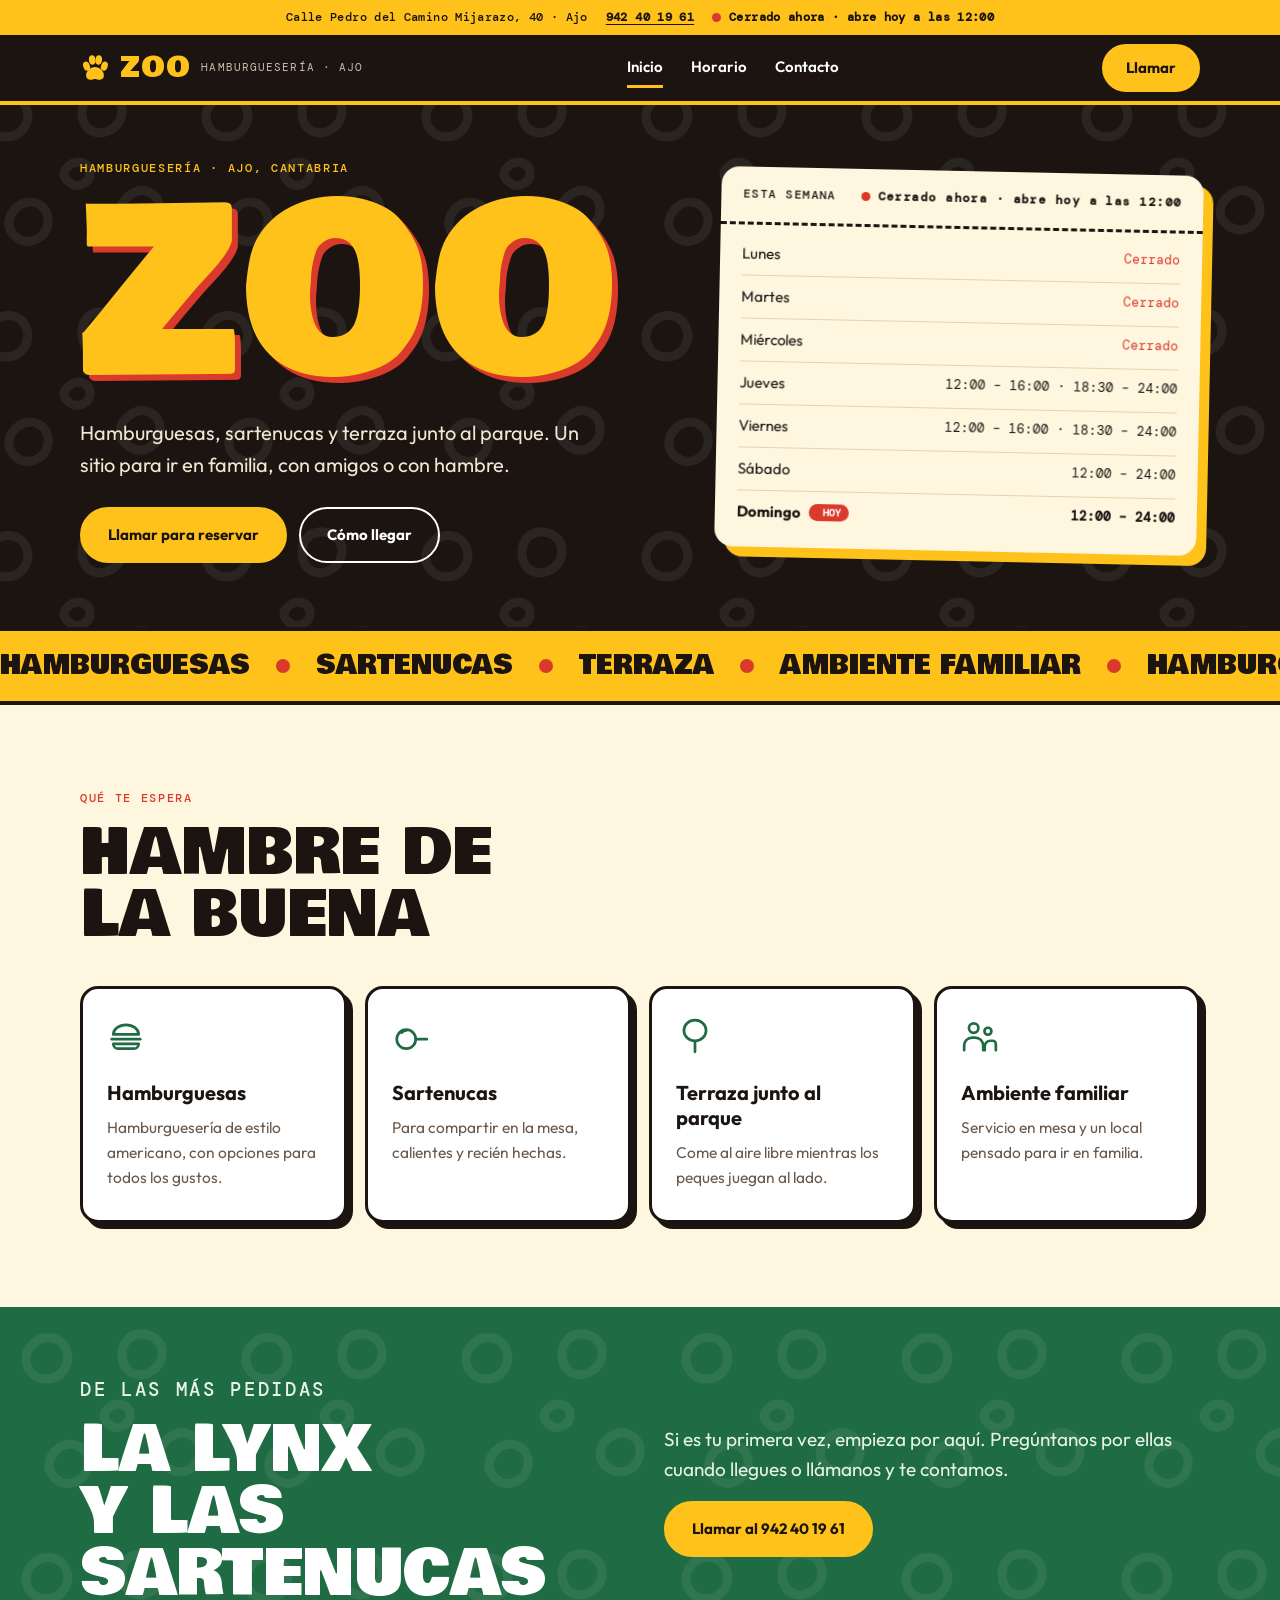
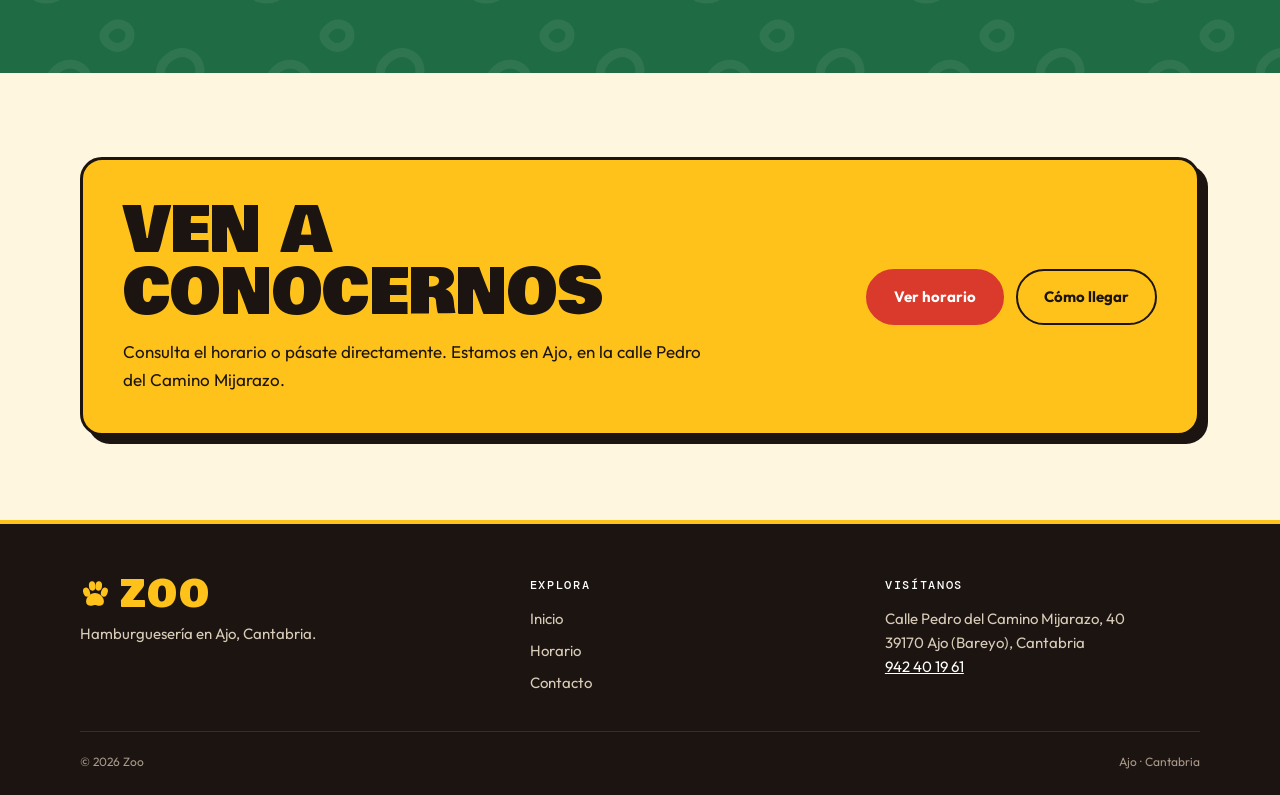
==== index.html @ 71fbe059 "Primera versión de la web de Zoo (Ajo): inicio, horario y contacto Co-Authored-By: Claude Sonnet 5.5" ====
<!doctype html>
<html lang="es"><head><meta charset="utf-8"><meta name="viewport" content="width=device-width,initial-scale=1">
<title>Zoo · Hamburguesería en Ajo</title><meta name="description" content="Zoo, hamburguesería en Ajo (Cantabria): hamburguesas, sartenucas y terraza junto al parque."><meta name="robots" content="noindex, nofollow">
<meta property="og:type" content="website"><meta property="og:title" content="Zoo · Hamburguesería en Ajo"><meta property="og:description" content="Zoo, hamburguesería en Ajo (Cantabria): hamburguesas, sartenucas y terraza junto al parque.">
<meta name="theme-color" content="#1b1410">
<link rel="icon" href="data:image/svg+xml,%3Csvg xmlns='http://www.w3.org/2000/svg' viewBox='0 0 32 32'%3E%3Crect width='32' height='32' rx='8' fill='%231b1410'/%3E%3Ctext x='16' y='23' font-family='Impact,Arial Black,sans-serif' font-size='17' text-anchor='middle' fill='%23ffc21a'%3EZ%3C/text%3E%3C/svg%3E">
<link rel="preconnect" href="https://fonts.googleapis.com"><link rel="preconnect" href="https://fonts.gstatic.com" crossorigin>
<link href="https://fonts.googleapis.com/css2?family=Bowlby+One&family=Outfit:wght@400;500;600;700&family=DM+Mono:wght@400;500&display=swap" rel="stylesheet">
<link rel="stylesheet" href="styles.css?v=1">
<script type="application/ld+json">{"@context":"https://schema.org","@type":"Restaurant","name":"El Zoo","servesCuisine":["Hamburguesas","Americana"],"telephone":"+34942401961","address":{"@type":"PostalAddress","streetAddress":"Calle Pedro del Camino Mijarazo, 40","postalCode":"39170","addressLocality":"Ajo","addressRegion":"Cantabria","addressCountry":"ES"},"openingHoursSpecification":[{"@type":"OpeningHoursSpecification","dayOfWeek":["Thursday","Friday"],"opens":"12:00","closes":"16:00"},{"@type":"OpeningHoursSpecification","dayOfWeek":["Thursday","Friday"],"opens":"18:30","closes":"23:59"},{"@type":"OpeningHoursSpecification","dayOfWeek":["Saturday","Sunday"],"opens":"12:00","closes":"23:59"}]}</script>
</head><body>
<div class="topbar"><span>Calle Pedro del Camino Mijarazo, 40 · Ajo</span><a href="tel:+34942401961">942 40 19 61</a><span class="open-badge" data-open-badge>Consulta nuestro horario</span></div>
<header class="header"><div class="wrap nav">
  <a class="brand" href="index.html" aria-label="Zoo, inicio"><svg class="paw" viewBox="0 0 64 64" aria-hidden="true"><ellipse cx="14" cy="28" rx="7" ry="10" transform="rotate(-20 14 28)"/><ellipse cx="26" cy="15" rx="7" ry="10" transform="rotate(-6 26 15)"/><ellipse cx="40" cy="15" rx="7" ry="10" transform="rotate(6 40 15)"/><ellipse cx="52" cy="28" rx="7" ry="10" transform="rotate(20 52 28)"/><path d="M32 30c-10 0-19 9-19 18 0 7 6 10 12 9 3-.5 5-1.5 7-1.5s4 1 7 1.5c6 1 12-2 12-9 0-9-9-18-19-18z"/></svg><span class="brand-word">ZOO</span><span class="brand-sub">Hamburguesería · Ajo</span></a>
  <button class="menu-toggle" aria-label="Abrir menú" aria-expanded="false">Menú</button>
  <nav class="navlinks" aria-label="Navegación principal"><a href="index.html" class="active" aria-current="page">Inicio</a><a href="horario.html">Horario</a><a href="contacto.html">Contacto</a></nav>
  <a class="btn btn-yellow nav-cta" href="tel:+34942401961">Llamar</a>
</div></header>
<main>
<section class="hero"><div class="spots" aria-hidden="true"></div><div class="wrap hero-grid">
 <div class="hero-copy"><p class="kicker">Hamburguesería · Ajo, Cantabria</p><h1 aria-label="ZOO">ZOO</h1>
 <p class="lead">Hamburguesas, sartenucas y terraza junto al parque. Un sitio para ir en familia, con amigos o con hambre.</p>
 <div class="actions"><a class="btn btn-yellow" href="tel:+34942401961">Llamar para reservar</a><a class="btn btn-line-light" href="contacto.html#como-llegar">Cómo llegar</a></div></div>
 <aside class="ticket" aria-label="Horario de esta semana"><div class="ticket-head"><span>ESTA SEMANA</span><span class="open-badge on-dark" data-open-badge>Consulta nuestro horario</span></div><ul class="ticket-list" data-week-list></ul></aside>
</div></section>
<div class="marquee" aria-hidden="true"><div class="marquee-track"><span>Hamburguesas</span><i></i><span>Sartenucas</span><i></i><span>Terraza</span><i></i><span>Ambiente familiar</span><i></i><span>Hamburguesas</span><i></i><span>Sartenucas</span><i></i><span>Terraza</span><i></i><span>Ambiente familiar</span><i></i><span>Hamburguesas</span><i></i><span>Sartenucas</span><i></i><span>Terraza</span><i></i><span>Ambiente familiar</span><i></i><span>Hamburguesas</span><i></i><span>Sartenucas</span><i></i><span>Terraza</span><i></i><span>Ambiente familiar</span><i></i></div></div>
<section class="section"><div class="wrap"><div class="section-head"><p class="kicker">Qué te espera</p><h2>HAMBRE DE<br> LA BUENA</h2></div>
<div class="feature-grid">
 <article class="feature"><svg viewBox="0 0 24 24" fill="none" stroke="currentColor" stroke-width="1.7" stroke-linecap="round" stroke-linejoin="round" aria-hidden="true"><path d="M4 11a8 6 0 0 1 16 0z"/><path d="M3 14h18"/><path d="M4 17h16a0 0 0 0 1 0 0 3 3 0 0 1-3 3H7a3 3 0 0 1-3-3z"/></svg><h3>Hamburguesas</h3><p>Hamburguesería de estilo americano, con opciones para todos los gustos.</p></article>
 <article class="feature"><svg viewBox="0 0 24 24" fill="none" stroke="currentColor" stroke-width="1.7" stroke-linecap="round" stroke-linejoin="round" aria-hidden="true"><circle cx="9" cy="14" r="6"/><path d="M15 14h7M6 10c1-1 2-1.500 3-1.500"/></svg><h3>Sartenucas</h3><p>Para compartir en la mesa, calientes y recién hechas.</p></article>
 <article class="feature"><svg viewBox="0 0 24 24" fill="none" stroke="currentColor" stroke-width="1.7" stroke-linecap="round" stroke-linejoin="round" aria-hidden="true"><path d="M12 22v-7M12 15c-4 0-7-3-7-6.500S8 2 12 2s7 3 7 6.500S16 15 12 15z"/></svg><h3>Terraza junto al parque</h3><p>Come al aire libre mientras los peques juegan al lado.</p></article>
 <article class="feature"><svg viewBox="0 0 24 24" fill="none" stroke="currentColor" stroke-width="1.7" stroke-linecap="round" stroke-linejoin="round" aria-hidden="true"><circle cx="8" cy="7" r="3"/><circle cx="17" cy="9" r="2.200"/><path d="M2 21v-3a5 5 0 0 1 5-5h2a5 5 0 0 1 5 5v3M15 21v-2.500a3.500 3.500 0 0 1 3.500-3.500H20a2 2 0 0 1 2 2V21"/></svg><h3>Ambiente familiar</h3><p>Servicio en mesa y un local pensado para ir en familia.</p></article>
</div></div></section>
<section class="band-green"><div class="wrap band-grid">
 <div><p class="kicker kicker-light">De las más pedidas</p><h2>LA LYNX<br> Y LAS SARTENUCAS</h2></div>
 <div><p>Si es tu primera vez, empieza por aquí. Pregúntanos por ellas cuando llegues o llámanos y te contamos.</p><a class="btn btn-yellow" href="tel:+34942401961">Llamar al 942 40 19 61</a></div>
</div></section>
<section class="section"><div class="wrap cta-band"><div><h2>VEN A<br> CONOCERNOS</h2><p>Consulta el horario o pásate directamente. Estamos en Ajo, en la calle Pedro del Camino Mijarazo.</p></div>
<div class="actions"><a class="btn btn-red" href="horario.html">Ver horario</a><a class="btn btn-line" href="contacto.html#como-llegar">Cómo llegar</a></div></div></section></main>
<footer class="footer"><div class="wrap footer-grid">
  <div><div class="foot-brand"><svg class="paw" viewBox="0 0 64 64" aria-hidden="true"><ellipse cx="14" cy="28" rx="7" ry="10" transform="rotate(-20 14 28)"/><ellipse cx="26" cy="15" rx="7" ry="10" transform="rotate(-6 26 15)"/><ellipse cx="40" cy="15" rx="7" ry="10" transform="rotate(6 40 15)"/><ellipse cx="52" cy="28" rx="7" ry="10" transform="rotate(20 52 28)"/><path d="M32 30c-10 0-19 9-19 18 0 7 6 10 12 9 3-.5 5-1.5 7-1.5s4 1 7 1.5c6 1 12-2 12-9 0-9-9-18-19-18z"/></svg><span class="brand-word">ZOO</span></div><p>Hamburguesería en Ajo, Cantabria.</p></div>
  <div><h4>Explora</h4><div class="footer-links"><a href="index.html">Inicio</a><a href="horario.html">Horario</a><a href="contacto.html">Contacto</a></div></div>
  <div><h4>Visítanos</h4><p>Calle Pedro del Camino Mijarazo, 40<br>39170 Ajo (Bareyo), Cantabria<br><a href="tel:+34942401961">942 40 19 61</a></p></div>
</div><div class="wrap footer-bottom"><span>© 2026 Zoo</span><span>Ajo · Cantabria</span></div></footer>
<div class="mobile-bar"><a class="btn btn-yellow" href="tel:+34942401961">Llamar</a><a class="btn btn-line-dark" href="contacto.html#como-llegar">Cómo llegar</a></div>
<script src="script.js?v=1"></script></body></html>
---- styles.css ----
/* Zoo · hamburguesería: selva, mostaza y tinta */
:root{--ink:#1b1410;--ink2:#2a1f18;--cream:#fff6e0;--cream2:#f6e8c6;--yellow:#ffc21a;--yellow2:#e6a900;--green:#1f6b43;--red:#d93a2b;--muted:#6b5a4c;--line:#e4d3ad;
--display:'Bowlby One','Arial Black',Impact,sans-serif;--body:'Outfit',system-ui,sans-serif;--mono:'DM Mono',ui-monospace,monospace;
--spots:url("data:image/svg+xml,%3Csvg xmlns='http://www.w3.org/2000/svg' width='220' height='220' viewBox='0 0 220 220' fill='none' stroke='%23ffffff' stroke-opacity='.07' stroke-width='9' stroke-linecap='round'%3E%3Cpath d='M30 40c10-14 30-12 36 2s-4 30-20 30-26-18-16-32z'/%3E%3Cpath d='M130 30c14-8 32 0 32 16s-18 26-30 20-14-26-2-36z'/%3E%3Cpath d='M170 130c12-10 30-2 30 14s-16 26-30 18-12-24 0-32z'/%3E%3Cpath d='M60 140c14-8 30 2 28 18s-20 24-32 14-8-24 4-32z'/%3E%3Cpath d='M110 100c8-6 20-2 20 8s-12 16-20 10-8-12 0-18z'/%3E%3C/svg%3E");color-scheme:light}
*{box-sizing:border-box}html{scroll-behavior:smooth}
body{margin:0;background:var(--cream);color:var(--ink);font-family:var(--body);font-size:17px;line-height:1.6}
a{color:inherit}img,svg{max-width:100%}.wrap{width:min(1120px,calc(100% - 40px));margin-inline:auto}
:focus-visible{outline:3px solid var(--red);outline-offset:3px}[id]{scroll-margin-top:84px}
.topbar{display:flex;flex-wrap:wrap;justify-content:center;gap:4px 18px;background:var(--yellow);color:var(--ink);padding:8px 16px;font-family:var(--mono);font-size:12px;letter-spacing:.03em;font-weight:500}
.topbar a{text-decoration:underline;text-underline-offset:3px;font-weight:700}
.open-badge{display:inline-flex;align-items:center;gap:8px;font-weight:700}
.open-badge:before{content:'';width:9px;height:9px;border-radius:50%;background:#8a7b6c;flex:0 0 9px}
.open-badge.is-open:before{background:#1fa55a;box-shadow:0 0 0 3px #1fa55a44}.open-badge.is-closed:before{background:var(--red)}
.open-badge.big{font-size:16px}
.header{position:sticky;top:0;z-index:20;background:var(--ink);color:#fff;border-bottom:4px solid var(--yellow)}
.nav{display:flex;align-items:center;justify-content:space-between;gap:20px;min-height:66px}
.brand{display:flex;align-items:center;gap:10px;text-decoration:none}
.paw{width:30px;height:30px;fill:var(--yellow);flex:0 0 30px;transition:transform .3s}.brand:hover .paw{transform:rotate(-14deg) scale(1.1)}
.brand-word{font-family:var(--display);font-size:28px;letter-spacing:.04em;line-height:1;color:var(--yellow)}
.brand-sub{font-family:var(--mono);font-size:11px;text-transform:uppercase;letter-spacing:.1em;color:#cdbfae}
.navlinks{display:flex;gap:28px;font-size:15px;font-weight:600}
.navlinks a{text-decoration:none;padding:6px 0;border-bottom:3px solid transparent}.navlinks a:hover,.navlinks a.active{border-bottom-color:var(--yellow)}
.menu-toggle{display:none;border:2px solid var(--yellow);background:transparent;color:var(--yellow);font:700 13px var(--body);padding:8px 14px;border-radius:999px;cursor:pointer}
.btn{display:inline-flex;align-items:center;justify-content:center;padding:14px 26px;border-radius:999px;font-weight:700;font-size:15px;text-decoration:none;border:2px solid var(--ink);transition:transform .15s,background .15s,color .15s;cursor:pointer}
.btn:hover{transform:translateY(-3px) rotate(-1deg)}
.btn-yellow{background:var(--yellow);border-color:var(--yellow);color:var(--ink)}.btn-yellow:hover{background:#ffd24d}
.btn-red{background:var(--red);border-color:var(--red);color:#fff}.btn-red:hover{background:#b82e21}
.btn-line{background:transparent;color:var(--ink)}.btn-line:hover{background:var(--ink);color:#fff}
.btn-line-light{background:transparent;color:#fff;border-color:#fff}.btn-line-light:hover{background:#fff;color:var(--ink)}
.btn-line-dark{background:transparent;color:var(--ink)}
.nav-cta{padding:10px 22px}.actions{display:flex;flex-wrap:wrap;gap:12px;margin-top:26px}
.kicker{font-family:var(--mono);font-size:12px;text-transform:uppercase;letter-spacing:.14em;color:var(--red);margin:0 0 14px;font-weight:500}
.kicker-light{color:var(--yellow)}
h1,h2,h3{margin:0}h1,h2{font-family:var(--display);font-weight:400;text-transform:uppercase;line-height:1;text-wrap:balance}
h2{font-size:clamp(34px,5.5vw,62px)}h3{font-size:20px;font-weight:700;line-height:1.25}p{margin:0 0 16px}
.lead{font-size:20px;max-width:520px}
.hero{position:relative;background:var(--ink);color:#fff;overflow:hidden;padding:54px 0 64px}
.spots{position:absolute;inset:-40px;background:var(--spots);background-size:220px;animation:drift 40s linear infinite}
@keyframes drift{to{background-position:220px 220px}}
.hero-grid{position:relative;display:grid;grid-template-columns:minmax(0,1.1fr) minmax(300px,.9fr);gap:48px;align-items:center}
.hero h1{font-size:clamp(110px,22vw,230px);color:var(--yellow);letter-spacing:.02em;line-height:.9;margin:0 0 18px;text-shadow:6px 6px 0 var(--red)}
.hero .kicker{color:var(--yellow)}.hero .lead{color:#f1e6d2}
.hero h1 .ch{display:inline-block;animation:pop .8s cubic-bezier(.2,.9,.3,1.5) both}
@keyframes pop{0%{opacity:0;transform:translateY(-.6em) scale(.6) rotate(-10deg)}100%{opacity:1;transform:none}}
.ticket{background:var(--cream);color:var(--ink);border-radius:18px;box-shadow:10px 10px 0 var(--yellow);transform:rotate(1.2deg)}
.ticket-head{display:flex;justify-content:space-between;align-items:center;gap:12px;flex-wrap:wrap;padding:18px 22px;border-bottom:3px dashed var(--ink);font-family:var(--mono);font-size:12px;letter-spacing:.12em;font-weight:500}
.ticket-list{list-style:none;margin:0;padding:8px 22px 14px}
.ticket-list li{display:flex;justify-content:space-between;gap:12px;white-space:nowrap;padding:9px 0;border-bottom:1px solid var(--line);font-size:15px}
.ticket-list li:last-child{border-bottom:0}.ticket-list li span:last-child{font-family:var(--mono);font-size:12.5px}
.ticket-list li.is-today{font-weight:700}
.ticket-list li.is-today span:first-child:after{content:' HOY';font-family:var(--mono);font-size:10px;background:var(--red);color:#fff;border-radius:999px;padding:2px 8px;margin-left:8px;vertical-align:2px}
.ticket-list li.is-closed span:last-child{color:var(--red)}
.on-dark{color:var(--ink)}
.marquee{background:var(--yellow);overflow:hidden;border-block:4px solid var(--ink)}
.marquee-track{display:flex;align-items:center;gap:26px;width:max-content;padding:14px 0;font-family:var(--display);font-size:26px;text-transform:uppercase;animation:slide 30s linear infinite}
.marquee-track i{width:14px;height:14px;background:var(--red);border-radius:50%;flex:0 0 14px}
@keyframes slide{to{transform:translateX(-50%)}}
.section{padding:84px 0}.section-head{margin-bottom:40px}
.feature-grid{display:grid;grid-template-columns:repeat(4,1fr);gap:18px}
.feature{padding:28px 24px 30px;background:#fff;border:3px solid var(--ink);border-radius:18px;box-shadow:6px 6px 0 var(--ink);transition:transform .25s,box-shadow .25s}
.feature:hover{transform:translate(-3px,-3px) rotate(-.6deg);box-shadow:9px 9px 0 var(--red)}
.feature svg{width:38px;height:38px;color:var(--green);margin-bottom:18px;transition:transform .35s}.feature:hover svg{transform:rotate(-10deg) scale(1.15)}
.feature p{margin:10px 0 0;color:var(--muted);font-size:15.5px}
.band-green{background:var(--green);color:#fff;padding:68px 0;background-image:var(--spots)}
.band-grid{display:grid;grid-template-columns:1fr 1fr;gap:48px;align-items:center}.band-grid p{font-size:19px;color:#e6f3ea}
.cta-band{display:grid;grid-template-columns:1.2fr .8fr;gap:40px;align-items:center;border:3px solid var(--ink);border-radius:22px;padding:40px;background:var(--yellow);box-shadow:8px 8px 0 var(--ink)}
.cta-band p{margin:14px 0 0}.cta-band .actions{margin-top:0;justify-content:flex-end}
.page-head{padding:44px 0 36px;background:var(--yellow);border-bottom:4px solid var(--ink);background-image:var(--spots);background-size:220px}
.page-head .kicker{color:var(--ink)}.page-title{font-size:clamp(42px,8vw,92px);margin:0 0 12px}.page-head .lead{margin:0}
.section-tight{padding:48px 0 72px}.section-tight-top{padding:56px 0 72px}
.section-dark{background:var(--ink);color:#fff}
.week-grid{display:grid;grid-template-columns:1fr 1.1fr;gap:56px;align-items:center}.week-note{color:#e0d3bf}
.week-table{width:100%;border-collapse:collapse;font-size:17px}
.week-table td{padding:15px 0;border-bottom:1px solid #3a2d24}.week-table td:last-child{text-align:right;font-family:var(--mono);font-size:15px}
.week-table tr.is-today td{color:var(--yellow);font-weight:700}
.week-table tr.is-today td:first-child:after{content:'HOY';font-family:var(--mono);font-size:10px;background:var(--red);color:#fff;border-radius:999px;padding:2px 8px;margin-left:10px;vertical-align:2px}
.week-table tr:not(.is-today) td{color:#e0d3bf}.week-table tr.is-closed td:last-child{color:#ff9d8f}
.contact-grid{display:grid;grid-template-columns:.9fr 1.1fr;gap:48px;align-items:stretch}
.info-card{background:#fff;border:3px solid var(--ink);border-radius:20px;padding:30px;box-shadow:8px 8px 0 var(--ink);display:flex;flex-direction:column;gap:22px}
.info-block h3{font-family:var(--mono);font-size:12px;text-transform:uppercase;letter-spacing:.14em;color:var(--red);font-weight:500;margin-bottom:8px}
address{font-style:normal;font-size:18px;line-height:1.5}.info-block p{margin:0 0 8px}
.big-link{font-family:var(--display);font-size:34px;text-decoration:none;line-height:1}
.info-card .actions{margin-top:auto}
.map-frame{border:3px solid var(--ink);border-radius:20px;overflow:hidden;box-shadow:8px 8px 0 var(--green);background:var(--cream2);min-height:440px}
.map-frame iframe{display:block;width:100%;height:100%;min-height:440px;border:0}
.reviews-sec{border-top:4px solid var(--ink);background:var(--cream2)}
.reviews{display:grid;grid-template-columns:1fr 1.1fr;gap:48px;align-items:center}
.review-card{background:#fff;border:3px solid var(--ink);border-radius:20px;padding:32px;box-shadow:8px 8px 0 var(--ink)}
.review-card p{color:var(--muted);margin:10px 0 0}.stars{display:flex;gap:4px;margin-bottom:16px}.stars svg{width:30px;height:30px;fill:#f2a900}
.footer{background:var(--ink);color:#d8cbb8;padding:52px 0 24px;border-top:4px solid var(--yellow)}
.footer-grid{display:grid;grid-template-columns:1.3fr 1fr 1fr;gap:40px}
.foot-brand{display:flex;align-items:center;gap:10px}.foot-brand .brand-word{font-size:36px}
.footer h4{font-family:var(--mono);font-size:12px;text-transform:uppercase;letter-spacing:.14em;color:#fff;margin:0 0 12px;font-weight:500}
.footer p{margin:10px 0 0;font-size:15px}.footer a{color:#fff}.footer-links{display:grid;gap:8px;font-size:15px}.footer-links a{text-decoration:none;color:#d8cbb8}.footer-links a:hover{color:var(--yellow)}
.footer-bottom{display:flex;justify-content:space-between;flex-wrap:wrap;gap:8px;margin-top:36px;padding-top:20px;border-top:1px solid #3a2d24;font-size:12px;color:#a8998a}
.mobile-bar{display:none}
.js .reveal{opacity:0;transform:translateY(26px);transition:opacity .7s ease,transform .7s ease}.js .reveal.in{opacity:1;transform:none}
@media(max-width:900px){.hero-grid,.band-grid,.week-grid,.contact-grid,.reviews{grid-template-columns:1fr;gap:34px}.feature-grid{grid-template-columns:1fr 1fr}.cta-band{grid-template-columns:1fr;padding:28px}.cta-band .actions{justify-content:flex-start}.footer-grid{grid-template-columns:1fr 1fr}.footer-grid>div:first-child{grid-column:1/-1}.ticket{transform:none;margin-right:8px}.map-frame,.map-frame iframe{min-height:340px}}
@media(max-width:720px){.menu-toggle{display:inline-block}.nav-cta{display:none}
.navlinks{display:none;position:absolute;left:0;right:0;top:100%;flex-direction:column;gap:0;background:var(--ink);border-bottom:4px solid var(--yellow);padding:8px 20px 16px}.navlinks.open{display:flex}.navlinks a{padding:12px 0;border-bottom:1px solid #3a2d24}
.brand-sub{display:none}.header .wrap{position:relative}.section{padding:60px 0}.feature-grid{grid-template-columns:1fr}.footer-grid{grid-template-columns:1fr}.hero{padding:40px 0 48px}.page-head{padding:32px 0 28px}.big-link{font-size:30px}
body{padding-bottom:76px}.mobile-bar{display:flex;gap:10px;position:fixed;left:0;right:0;bottom:0;z-index:30;padding:10px 16px calc(10px + env(safe-area-inset-bottom,0px));background:var(--cream);border-top:3px solid var(--ink)}.mobile-bar .btn{flex:1;padding:13px 12px}}
@media(prefers-reduced-motion:reduce){.marquee-track,.spots,.hero h1 .ch{animation:none}.js .reveal{opacity:1;transform:none;transition:none}html{scroll-behavior:auto}}
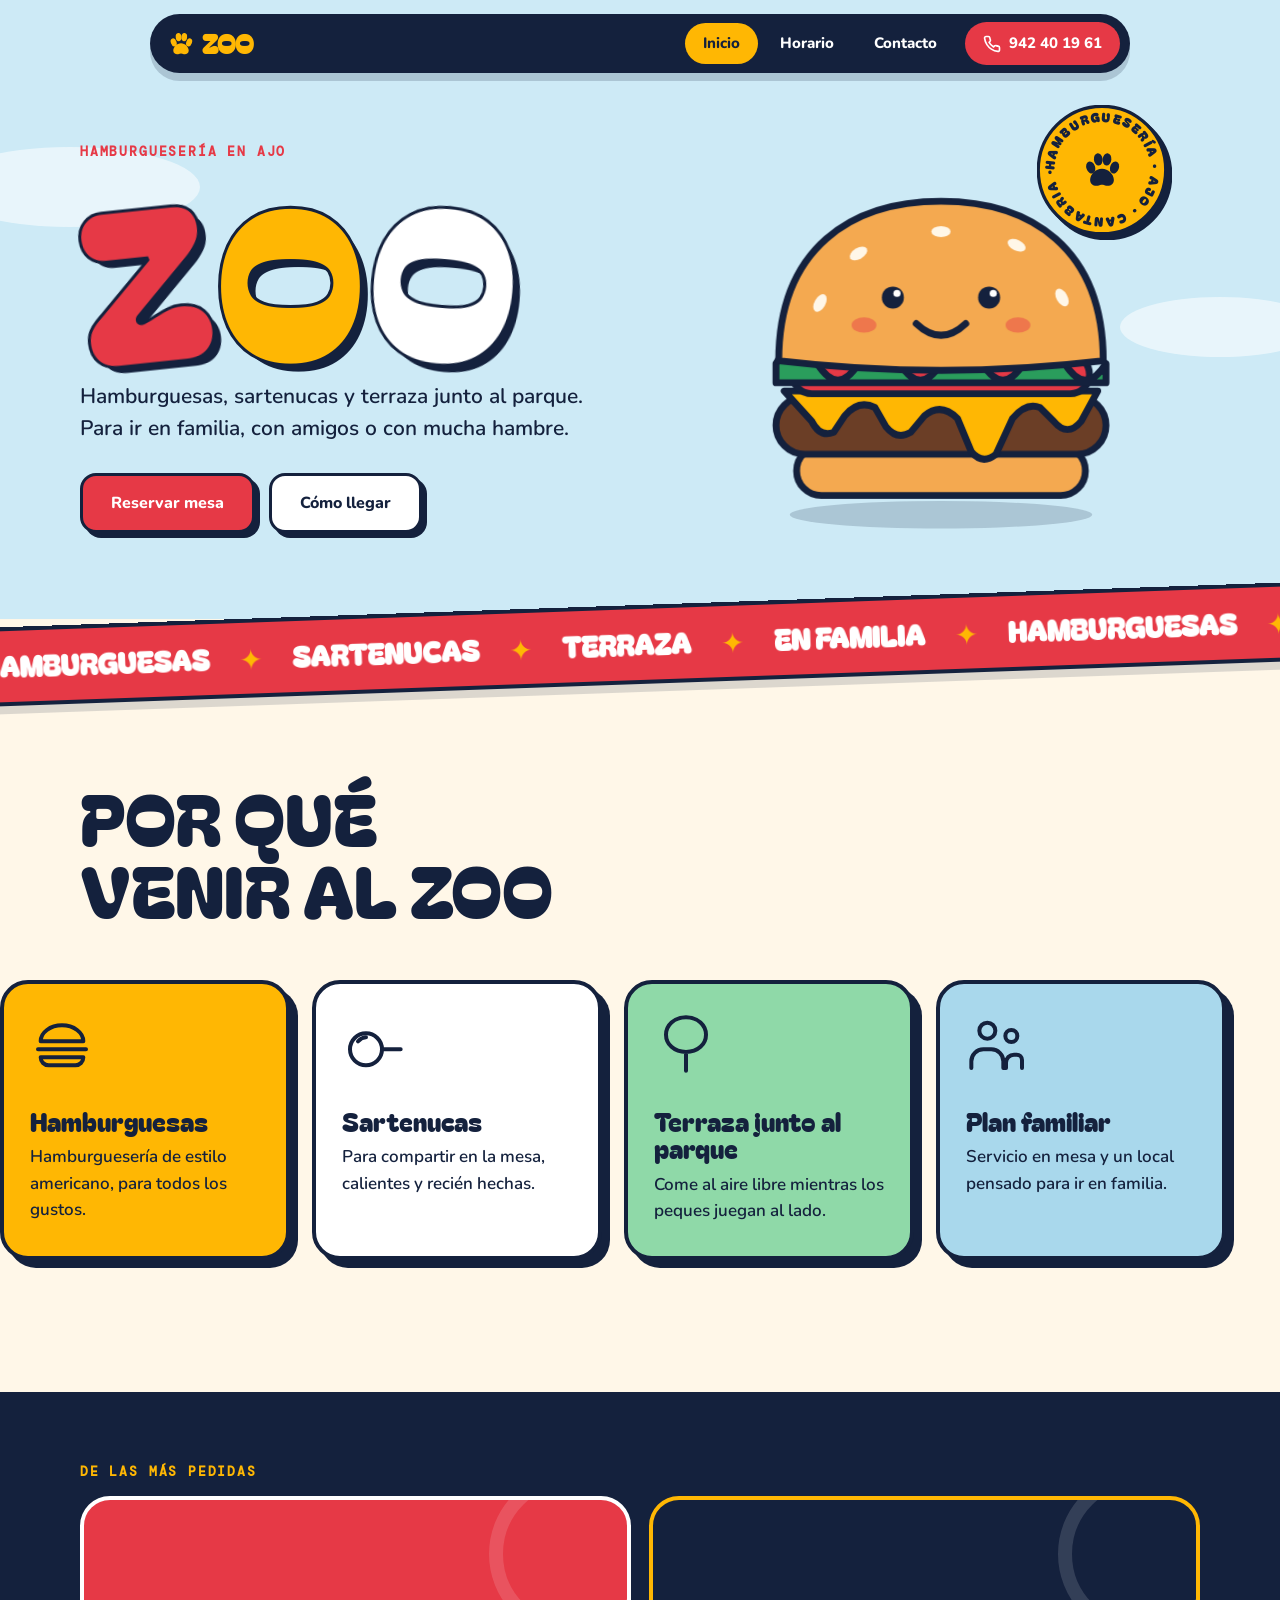
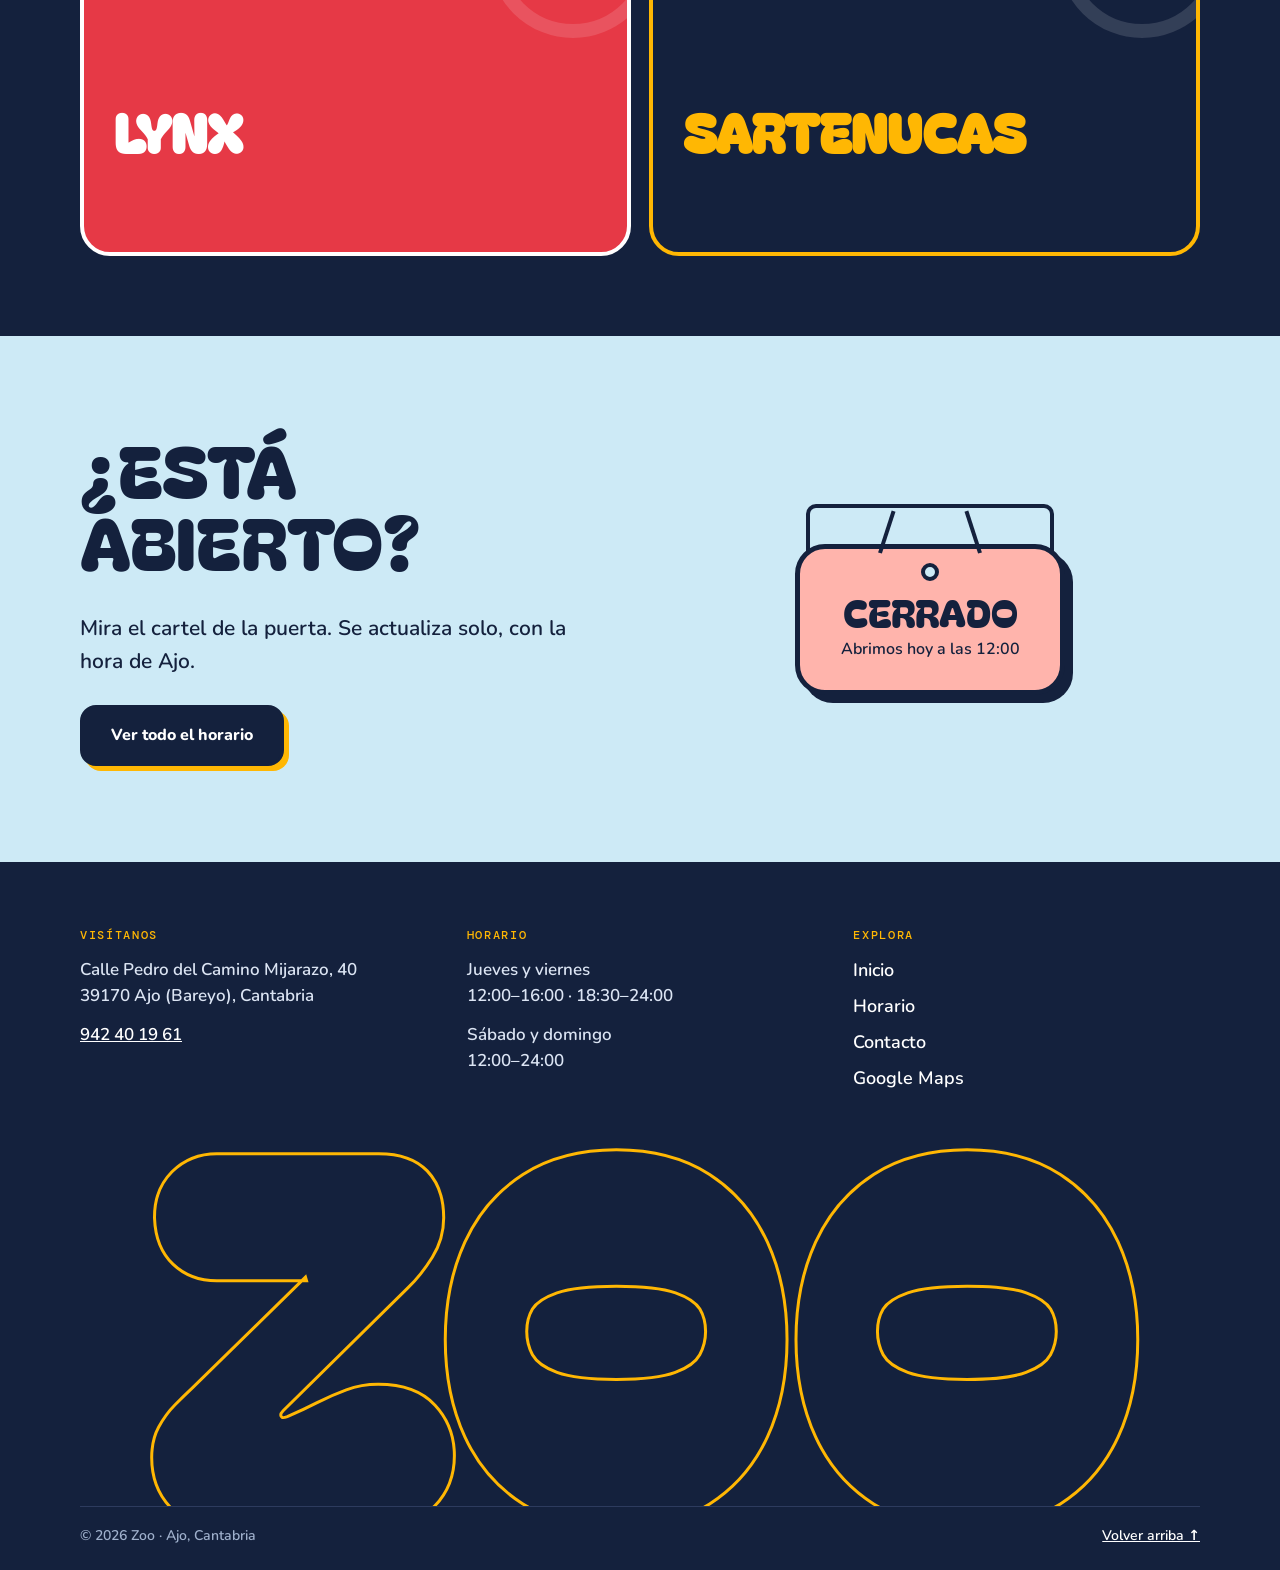
==== commit 8b7882f2: "Nuevo diseño de Zoo: paleta pop, hamburguesa animada, cartel de puerta, horario en línea de tiempo y" ====
--- a/index.html
+++ b/index.html
@@ -2,45 +2,59 @@
 <html lang="es"><head><meta charset="utf-8"><meta name="viewport" content="width=device-width,initial-scale=1">
 <title>Zoo · Hamburguesería en Ajo</title><meta name="description" content="Zoo, hamburguesería en Ajo (Cantabria): hamburguesas, sartenucas y terraza junto al parque."><meta name="robots" content="noindex, nofollow">
 <meta property="og:type" content="website"><meta property="og:title" content="Zoo · Hamburguesería en Ajo"><meta property="og:description" content="Zoo, hamburguesería en Ajo (Cantabria): hamburguesas, sartenucas y terraza junto al parque.">
-<meta name="theme-color" content="#1b1410">
-<link rel="icon" href="data:image/svg+xml,%3Csvg xmlns='http://www.w3.org/2000/svg' viewBox='0 0 32 32'%3E%3Crect width='32' height='32' rx='8' fill='%231b1410'/%3E%3Ctext x='16' y='23' font-family='Impact,Arial Black,sans-serif' font-size='17' text-anchor='middle' fill='%23ffc21a'%3EZ%3C/text%3E%3C/svg%3E">
+<meta name="theme-color" content="#cdeaf6">
+<link rel="icon" href="data:image/svg+xml,%3Csvg xmlns='http://www.w3.org/2000/svg' viewBox='0 0 32 32'%3E%3Ccircle cx='16' cy='16' r='15' fill='%23ffb703' stroke='%2314213d' stroke-width='2'/%3E%3Ctext x='16' y='22' font-family='Arial Black,sans-serif' font-size='16' text-anchor='middle' fill='%2314213d'%3EZ%3C/text%3E%3C/svg%3E">
 <link rel="preconnect" href="https://fonts.googleapis.com"><link rel="preconnect" href="https://fonts.gstatic.com" crossorigin>
-<link href="https://fonts.googleapis.com/css2?family=Bowlby+One&family=Outfit:wght@400;500;600;700&family=DM+Mono:wght@400;500&display=swap" rel="stylesheet">
-<link rel="stylesheet" href="styles.css?v=1">
+<link href="https://fonts.googleapis.com/css2?family=Bagel+Fat+One&family=Nunito:wght@500;600;700;800&family=DM+Mono:wght@500&display=swap" rel="stylesheet">
+<link rel="stylesheet" href="styles.css?v=2">
 <script type="application/ld+json">{"@context":"https://schema.org","@type":"Restaurant","name":"El Zoo","servesCuisine":["Hamburguesas","Americana"],"telephone":"+34942401961","address":{"@type":"PostalAddress","streetAddress":"Calle Pedro del Camino Mijarazo, 40","postalCode":"39170","addressLocality":"Ajo","addressRegion":"Cantabria","addressCountry":"ES"},"openingHoursSpecification":[{"@type":"OpeningHoursSpecification","dayOfWeek":["Thursday","Friday"],"opens":"12:00","closes":"16:00"},{"@type":"OpeningHoursSpecification","dayOfWeek":["Thursday","Friday"],"opens":"18:30","closes":"23:59"},{"@type":"OpeningHoursSpecification","dayOfWeek":["Saturday","Sunday"],"opens":"12:00","closes":"23:59"}]}</script>
 </head><body>
-<div class="topbar"><span>Calle Pedro del Camino Mijarazo, 40 · Ajo</span><a href="tel:+34942401961">942 40 19 61</a><span class="open-badge" data-open-badge>Consulta nuestro horario</span></div>
-<header class="header"><div class="wrap nav">
-  <a class="brand" href="index.html" aria-label="Zoo, inicio"><svg class="paw" viewBox="0 0 64 64" aria-hidden="true"><ellipse cx="14" cy="28" rx="7" ry="10" transform="rotate(-20 14 28)"/><ellipse cx="26" cy="15" rx="7" ry="10" transform="rotate(-6 26 15)"/><ellipse cx="40" cy="15" rx="7" ry="10" transform="rotate(6 40 15)"/><ellipse cx="52" cy="28" rx="7" ry="10" transform="rotate(20 52 28)"/><path d="M32 30c-10 0-19 9-19 18 0 7 6 10 12 9 3-.5 5-1.5 7-1.5s4 1 7 1.5c6 1 12-2 12-9 0-9-9-18-19-18z"/></svg><span class="brand-word">ZOO</span><span class="brand-sub">Hamburguesería · Ajo</span></a>
-  <button class="menu-toggle" aria-label="Abrir menú" aria-expanded="false">Menú</button>
-  <nav class="navlinks" aria-label="Navegación principal"><a href="index.html" class="active" aria-current="page">Inicio</a><a href="horario.html">Horario</a><a href="contacto.html">Contacto</a></nav>
-  <a class="btn btn-yellow nav-cta" href="tel:+34942401961">Llamar</a>
-</div></header>
+<header class="pill" id="top"><a class="brand" href="index.html" aria-label="Zoo, inicio"><svg class="paw" viewBox="0 0 64 64" aria-hidden="true"><ellipse cx="14" cy="28" rx="7" ry="10" transform="rotate(-20 14 28)"/><ellipse cx="26" cy="15" rx="7" ry="10" transform="rotate(-6 26 15)"/><ellipse cx="40" cy="15" rx="7" ry="10" transform="rotate(6 40 15)"/><ellipse cx="52" cy="28" rx="7" ry="10" transform="rotate(20 52 28)"/><path d="M32 30c-10 0-19 9-19 18 0 7 6 10 12 9 3-.5 5-1.5 7-1.5s4 1 7 1.5c6 1 12-2 12-9 0-9-9-18-19-18z"/></svg><span>ZOO</span></a>
+<nav class="navlinks" aria-label="Navegación principal"><a href="index.html" class="active" aria-current="page">Inicio</a><a href="horario.html">Horario</a><a href="contacto.html">Contacto</a></nav>
+<a class="pill-call" href="tel:+34942401961"><svg viewBox="0 0 24 24" fill="none" stroke="currentColor" stroke-width="2.2" stroke-linecap="round" stroke-linejoin="round" aria-hidden="true"><path d="M22 16.9v3a2 2 0 0 1-2.2 2 19.8 19.8 0 0 1-8.6-3.1 19.5 19.5 0 0 1-6-6A19.8 19.8 0 0 1 2.100 4.200 2 2 0 0 1 4.100 2h3a2 2 0 0 1 2 1.700c.1 1 .4 1.900.7 2.800a2 2 0 0 1-.5 2.100L8.100 9.900a16 16 0 0 0 6 6l1.300-1.300a2 2 0 0 1 2.100-.4c.9.3 1.800.6 2.800.7a2 2 0 0 1 1.700 2z"/></svg><span>942 40 19 61</span></a>
+<button class="menu-toggle" aria-label="Abrir menú" aria-expanded="false"><i></i><i></i></button></header>
 <main>
-<section class="hero"><div class="spots" aria-hidden="true"></div><div class="wrap hero-grid">
- <div class="hero-copy"><p class="kicker">Hamburguesería · Ajo, Cantabria</p><h1 aria-label="ZOO">ZOO</h1>
- <p class="lead">Hamburguesas, sartenucas y terraza junto al parque. Un sitio para ir en familia, con amigos o con hambre.</p>
- <div class="actions"><a class="btn btn-yellow" href="tel:+34942401961">Llamar para reservar</a><a class="btn btn-line-light" href="contacto.html#como-llegar">Cómo llegar</a></div></div>
- <aside class="ticket" aria-label="Horario de esta semana"><div class="ticket-head"><span>ESTA SEMANA</span><span class="open-badge on-dark" data-open-badge>Consulta nuestro horario</span></div><ul class="ticket-list" data-week-list></ul></aside>
+<section class="hero"><div class="wrap hero-grid">
+ <div class="hero-copy"><p class="kicker">Hamburguesería en Ajo</p>
+ <h1 class="zoo-word" aria-label="ZOO"><span class="zl zl1">Z</span><span class="zl zl2">O</span><span class="zl zl3">O</span></h1>
+ <p class="lead">Hamburguesas, sartenucas y terraza junto al parque. Para ir en familia, con amigos o con mucha hambre.</p>
+ <div class="actions"><a class="btn btn-red" href="tel:+34942401961">Reservar mesa</a><a class="btn btn-ghost" href="contacto.html#como-llegar">Cómo llegar</a></div></div>
+ <div class="hero-art" data-burger><svg class="burger" viewBox="0 0 320 300" role="img" aria-label="Hamburguesa sonriente (pulsa para volver a montarla)" stroke="#14213d" stroke-width="5" stroke-linejoin="round" stroke-linecap="round">
+<ellipse class="shadow" cx="160" cy="282" rx="110" ry="10" fill="#14213d" fill-opacity=".18" stroke="none"/>
+<g class="ly" style="--d:.1s"><rect x="55" y="232" width="210" height="36" rx="18" fill="#f4a950"/></g>
+<g class="ly" style="--d:.35s"><rect x="40" y="196" width="240" height="42" rx="21" fill="#6b3e26"/></g>
+<g class="ly" style="--d:.6s"><path d="M46 192H274L262 214Q252 226 242 214L232 204Q222 200 212 212L200 238Q190 246 182 236L172 212Q160 200 148 210L138 222Q128 228 120 218L112 204Q100 198 90 210L82 222Q72 226 66 214z" fill="#ffb703"/></g>
+<g class="ly" style="--d:.85s"><rect x="52" y="166" width="216" height="28" rx="14" fill="#e63946"/></g>
+<g class="ly" style="--d:1.1s"><path d="M40 172q15-24 30 0t30 0t30 0t30 0t30 0t30 0t30 0t30 0v14H40z" fill="#2a9d5c"/></g>
+<g class="ly" style="--d:1.4s"><path d="M42 170C42 88 95 54 160 54S278 88 278 170Q160 184 42 170z" fill="#f4a950"/>
+<g fill="#fff7e8" stroke="none"><ellipse cx="100" cy="92" rx="7" ry="4" transform="rotate(-30 100 92)"/><ellipse cx="215" cy="86" rx="7" ry="4" transform="rotate(25 215 86)"/><ellipse cx="160" cy="76" rx="7" ry="4"/><ellipse cx="248" cy="124" rx="7" ry="4" transform="rotate(60 248 124)"/><ellipse cx="72" cy="128" rx="7" ry="4" transform="rotate(-60 72 128)"/></g>
+<circle cx="125" cy="124" r="8" fill="#14213d" stroke="none"/><circle cx="195" cy="124" r="8" fill="#14213d" stroke="none"/><circle cx="128" cy="121" r="2.600" fill="#fff" stroke="none"/><circle cx="198" cy="121" r="2.600" fill="#fff" stroke="none"/>
+<path d="M142 143Q160 160 178 143" fill="none"/><ellipse cx="104" cy="144" rx="9" ry="5.500" fill="#e63946" fill-opacity=".45" stroke="none"/><ellipse cx="216" cy="144" rx="9" ry="5.500" fill="#e63946" fill-opacity=".45" stroke="none"/></g>
+</svg><div class="badge" aria-hidden="true"><svg viewBox="0 0 200 200"><defs><path id="circ" d="M100 100m-74 0a74 74 0 1 1 148 0a74 74 0 1 1-148 0"/></defs><circle cx="100" cy="100" r="98" fill="#ffb703" stroke="#14213d" stroke-width="5"/><text font-family="Bagel Fat One,Arial Black,sans-serif" font-size="19" letter-spacing="3.500" fill="#14213d"><textPath href="#circ">HAMBURGUESERÍA · AJO · CANTABRIA · </textPath></text></svg><svg class="paw" viewBox="0 0 64 64" aria-hidden="true"><ellipse cx="14" cy="28" rx="7" ry="10" transform="rotate(-20 14 28)"/><ellipse cx="26" cy="15" rx="7" ry="10" transform="rotate(-6 26 15)"/><ellipse cx="40" cy="15" rx="7" ry="10" transform="rotate(6 40 15)"/><ellipse cx="52" cy="28" rx="7" ry="10" transform="rotate(20 52 28)"/><path d="M32 30c-10 0-19 9-19 18 0 7 6 10 12 9 3-.5 5-1.5 7-1.5s4 1 7 1.5c6 1 12-2 12-9 0-9-9-18-19-18z"/></svg></div></div>
 </div></section>
-<div class="marquee" aria-hidden="true"><div class="marquee-track"><span>Hamburguesas</span><i></i><span>Sartenucas</span><i></i><span>Terraza</span><i></i><span>Ambiente familiar</span><i></i><span>Hamburguesas</span><i></i><span>Sartenucas</span><i></i><span>Terraza</span><i></i><span>Ambiente familiar</span><i></i><span>Hamburguesas</span><i></i><span>Sartenucas</span><i></i><span>Terraza</span><i></i><span>Ambiente familiar</span><i></i><span>Hamburguesas</span><i></i><span>Sartenucas</span><i></i><span>Terraza</span><i></i><span>Ambiente familiar</span><i></i></div></div>
-<section class="section"><div class="wrap"><div class="section-head"><p class="kicker">Qué te espera</p><h2>HAMBRE DE<br> LA BUENA</h2></div>
-<div class="feature-grid">
- <article class="feature"><svg viewBox="0 0 24 24" fill="none" stroke="currentColor" stroke-width="1.7" stroke-linecap="round" stroke-linejoin="round" aria-hidden="true"><path d="M4 11a8 6 0 0 1 16 0z"/><path d="M3 14h18"/><path d="M4 17h16a0 0 0 0 1 0 0 3 3 0 0 1-3 3H7a3 3 0 0 1-3-3z"/></svg><h3>Hamburguesas</h3><p>Hamburguesería de estilo americano, con opciones para todos los gustos.</p></article>
- <article class="feature"><svg viewBox="0 0 24 24" fill="none" stroke="currentColor" stroke-width="1.7" stroke-linecap="round" stroke-linejoin="round" aria-hidden="true"><circle cx="9" cy="14" r="6"/><path d="M15 14h7M6 10c1-1 2-1.500 3-1.500"/></svg><h3>Sartenucas</h3><p>Para compartir en la mesa, calientes y recién hechas.</p></article>
- <article class="feature"><svg viewBox="0 0 24 24" fill="none" stroke="currentColor" stroke-width="1.7" stroke-linecap="round" stroke-linejoin="round" aria-hidden="true"><path d="M12 22v-7M12 15c-4 0-7-3-7-6.500S8 2 12 2s7 3 7 6.500S16 15 12 15z"/></svg><h3>Terraza junto al parque</h3><p>Come al aire libre mientras los peques juegan al lado.</p></article>
- <article class="feature"><svg viewBox="0 0 24 24" fill="none" stroke="currentColor" stroke-width="1.7" stroke-linecap="round" stroke-linejoin="round" aria-hidden="true"><circle cx="8" cy="7" r="3"/><circle cx="17" cy="9" r="2.200"/><path d="M2 21v-3a5 5 0 0 1 5-5h2a5 5 0 0 1 5 5v3M15 21v-2.500a3.500 3.500 0 0 1 3.500-3.500H20a2 2 0 0 1 2 2V21"/></svg><h3>Ambiente familiar</h3><p>Servicio en mesa y un local pensado para ir en familia.</p></article>
+<div class="ribbon" aria-hidden="true"><div class="ribbon-track"><span>Hamburguesas</span><b>✦</b><span>Sartenucas</span><b>✦</b><span>Terraza</span><b>✦</b><span>En familia</span><b>✦</b><span>Hamburguesas</span><b>✦</b><span>Sartenucas</span><b>✦</b><span>Terraza</span><b>✦</b><span>En familia</span><b>✦</b><span>Hamburguesas</span><b>✦</b><span>Sartenucas</span><b>✦</b><span>Terraza</span><b>✦</b><span>En familia</span><b>✦</b><span>Hamburguesas</span><b>✦</b><span>Sartenucas</span><b>✦</b><span>Terraza</span><b>✦</b><span>En familia</span><b>✦</b></div></div>
+<section class="section"><div class="wrap"><h2 class="big-h reveal">POR QUÉ<br> VENIR AL ZOO</h2></div>
+<div class="cards" data-drag>
+ <article class="card c1"><svg viewBox="0 0 48 48" fill="none" stroke="#14213d" stroke-width="3" stroke-linecap="round" stroke-linejoin="round" aria-hidden="true"><path d="M8 22a16 12 0 0 1 32 0z"/><path d="M6 28h36M8 34h32a0 0 0 0 1 0 0 6 6 0 0 1-6 6H14a6 6 0 0 1-6-6z"/></svg><h3>Hamburguesas</h3><p>Hamburguesería de estilo americano, para todos los gustos.</p></article>
+ <article class="card c2"><svg viewBox="0 0 48 48" fill="none" stroke="#14213d" stroke-width="3" stroke-linecap="round" stroke-linejoin="round" aria-hidden="true"><circle cx="18" cy="28" r="12"/><path d="M30 28h14M12 22c2-2 4-3 6-3"/></svg><h3>Sartenucas</h3><p>Para compartir en la mesa, calientes y recién hechas.</p></article>
+ <article class="card c3"><svg viewBox="0 0 48 48" fill="none" stroke="#14213d" stroke-width="3" stroke-linecap="round" stroke-linejoin="round" aria-hidden="true"><path d="M24 44V30M24 30c-9 0-15-6-15-13S15 4 24 4s15 6 15 13-6 13-15 13z"/></svg><h3>Terraza junto al parque</h3><p>Come al aire libre mientras los peques juegan al lado.</p></article>
+ <article class="card c4"><svg viewBox="0 0 48 48" fill="none" stroke="#14213d" stroke-width="3" stroke-linecap="round" stroke-linejoin="round" aria-hidden="true"><circle cx="16" cy="14" r="6"/><circle cx="34" cy="18" r="4.500"/><path d="M4 42v-5a9 9 0 0 1 9-9h6a9 9 0 0 1 9 9v5M30 42v-4a6 6 0 0 1 6-6h2a4 4 0 0 1 4 4v6"/></svg><h3>Plan familiar</h3><p>Servicio en mesa y un local pensado para ir en familia.</p></article>
+</div></section>
+<section class="duo-sec"><div class="wrap"><p class="kicker">De las más pedidas</p>
+<div class="duo">
+ <a class="panel p-red" href="tel:+34942401961"><span class="p-word">LYNX</span><span class="p-txt">La hamburguesa que más nombran. Pregúntanos por ella.</span></a>
+ <a class="panel p-navy" href="tel:+34942401961"><span class="p-word">SARTENUCAS</span><span class="p-txt">Para pedir al centro y picar entre todos.</span></a>
 </div></div></section>
-<section class="band-green"><div class="wrap band-grid">
- <div><p class="kicker kicker-light">De las más pedidas</p><h2>LA LYNX<br> Y LAS SARTENUCAS</h2></div>
- <div><p>Si es tu primera vez, empieza por aquí. Pregúntanos por ellas cuando llegues o llámanos y te contamos.</p><a class="btn btn-yellow" href="tel:+34942401961">Llamar al 942 40 19 61</a></div>
-</div></section>
-<section class="section"><div class="wrap cta-band"><div><h2>VEN A<br> CONOCERNOS</h2><p>Consulta el horario o pásate directamente. Estamos en Ajo, en la calle Pedro del Camino Mijarazo.</p></div>
-<div class="actions"><a class="btn btn-red" href="horario.html">Ver horario</a><a class="btn btn-line" href="contacto.html#como-llegar">Cómo llegar</a></div></div></section></main>
-<footer class="footer"><div class="wrap footer-grid">
-  <div><div class="foot-brand"><svg class="paw" viewBox="0 0 64 64" aria-hidden="true"><ellipse cx="14" cy="28" rx="7" ry="10" transform="rotate(-20 14 28)"/><ellipse cx="26" cy="15" rx="7" ry="10" transform="rotate(-6 26 15)"/><ellipse cx="40" cy="15" rx="7" ry="10" transform="rotate(6 40 15)"/><ellipse cx="52" cy="28" rx="7" ry="10" transform="rotate(20 52 28)"/><path d="M32 30c-10 0-19 9-19 18 0 7 6 10 12 9 3-.5 5-1.5 7-1.5s4 1 7 1.5c6 1 12-2 12-9 0-9-9-18-19-18z"/></svg><span class="brand-word">ZOO</span></div><p>Hamburguesería en Ajo, Cantabria.</p></div>
-  <div><h4>Explora</h4><div class="footer-links"><a href="index.html">Inicio</a><a href="horario.html">Horario</a><a href="contacto.html">Contacto</a></div></div>
-  <div><h4>Visítanos</h4><p>Calle Pedro del Camino Mijarazo, 40<br>39170 Ajo (Bareyo), Cantabria<br><a href="tel:+34942401961">942 40 19 61</a></p></div>
-</div><div class="wrap footer-bottom"><span>© 2026 Zoo</span><span>Ajo · Cantabria</span></div></footer>
-<div class="mobile-bar"><a class="btn btn-yellow" href="tel:+34942401961">Llamar</a><a class="btn btn-line-dark" href="contacto.html#como-llegar">Cómo llegar</a></div>
-<script src="script.js?v=1"></script></body></html>+<section class="section open-sec"><div class="wrap open-grid">
+ <div class="reveal"><h2 class="big-h">¿ESTÁ<br> ABIERTO?</h2><p class="lead">Mira el cartel de la puerta. Se actualiza solo, con la hora de Ajo.</p>
+ <div class="actions"><a class="btn btn-navy" href="horario.html">Ver todo el horario</a></div></div>
+ <div class="door-wrap"><div class="door" data-door aria-live="polite"><span class="door-hole"></span><strong data-door-title>Zoo</strong><span data-door-sub>Consulta el horario</span></div></div>
+</div></section></main>
+<footer class="footer"><div class="wrap footer-top">
+<div><h4>Visítanos</h4><p>Calle Pedro del Camino Mijarazo, 40<br>39170 Ajo (Bareyo), Cantabria</p><p><a href="tel:+34942401961">942 40 19 61</a></p></div>
+<div><h4>Horario</h4><p>Jueves y viernes<br>12:00–16:00 · 18:30–24:00</p><p>Sábado y domingo<br>12:00–24:00</p></div>
+<div><h4>Explora</h4><div class="footer-links"><a href="index.html">Inicio</a><a href="horario.html">Horario</a><a href="contacto.html">Contacto</a><a href="https://maps.google.com/?cid=13415210759861047457" target="_blank" rel="noopener">Google Maps</a></div></div>
+</div><div class="giant" aria-hidden="true">ZOO</div>
+<div class="wrap footer-bottom"><span>© 2026 Zoo · Ajo, Cantabria</span><a href="#top">Volver arriba ↑</a></div></footer>
+<a class="fab" href="tel:+34942401961" aria-label="Llamar a Zoo"><svg viewBox="0 0 24 24" fill="none" stroke="currentColor" stroke-width="2.2" stroke-linecap="round" stroke-linejoin="round" aria-hidden="true"><path d="M22 16.9v3a2 2 0 0 1-2.2 2 19.8 19.8 0 0 1-8.6-3.1 19.5 19.5 0 0 1-6-6A19.8 19.8 0 0 1 2.100 4.200 2 2 0 0 1 4.100 2h3a2 2 0 0 1 2 1.700c.1 1 .4 1.900.7 2.800a2 2 0 0 1-.5 2.100L8.100 9.900a16 16 0 0 0 6 6l1.300-1.300a2 2 0 0 1 2.100-.4c.9.3 1.800.6 2.800.7a2 2 0 0 1 1.700 2z"/></svg></a>
+<script src="script.js?v=2"></script></body></html>
--- a/styles.css
+++ b/styles.css
@@ -1,103 +1,126 @@
-/* Zoo · hamburguesería: selva, mostaza y tinta */
-:root{--ink:#1b1410;--ink2:#2a1f18;--cream:#fff6e0;--cream2:#f6e8c6;--yellow:#ffc21a;--yellow2:#e6a900;--green:#1f6b43;--red:#d93a2b;--muted:#6b5a4c;--line:#e4d3ad;
---display:'Bowlby One','Arial Black',Impact,sans-serif;--body:'Outfit',system-ui,sans-serif;--mono:'DM Mono',ui-monospace,monospace;
---spots:url("data:image/svg+xml,%3Csvg xmlns='http://www.w3.org/2000/svg' width='220' height='220' viewBox='0 0 220 220' fill='none' stroke='%23ffffff' stroke-opacity='.07' stroke-width='9' stroke-linecap='round'%3E%3Cpath d='M30 40c10-14 30-12 36 2s-4 30-20 30-26-18-16-32z'/%3E%3Cpath d='M130 30c14-8 32 0 32 16s-18 26-30 20-14-26-2-36z'/%3E%3Cpath d='M170 130c12-10 30-2 30 14s-16 26-30 18-12-24 0-32z'/%3E%3Cpath d='M60 140c14-8 30 2 28 18s-20 24-32 14-8-24 4-32z'/%3E%3Cpath d='M110 100c8-6 20-2 20 8s-12 16-20 10-8-12 0-18z'/%3E%3C/svg%3E");color-scheme:light}
+/* Zoo · pop de feria: cielo, mostaza, tomate y azul marino */
+:root{--navy:#14213d;--sky:#cdeaf6;--sky2:#a9d8ec;--cream:#fff7e8;--mustard:#ffb703;--red:#e63946;--green:#2a9d5c;
+--display:'Bagel Fat One','Arial Black',sans-serif;--body:'Nunito',system-ui,sans-serif;--mono:'DM Mono',ui-monospace,monospace;color-scheme:light}
 *{box-sizing:border-box}html{scroll-behavior:smooth}
-body{margin:0;background:var(--cream);color:var(--ink);font-family:var(--body);font-size:17px;line-height:1.6}
+body{margin:0;background:var(--cream);color:var(--navy);font-family:var(--body);font-size:18px;line-height:1.55;font-weight:600;overflow-x:hidden}
 a{color:inherit}img,svg{max-width:100%}.wrap{width:min(1120px,calc(100% - 40px));margin-inline:auto}
-:focus-visible{outline:3px solid var(--red);outline-offset:3px}[id]{scroll-margin-top:84px}
-.topbar{display:flex;flex-wrap:wrap;justify-content:center;gap:4px 18px;background:var(--yellow);color:var(--ink);padding:8px 16px;font-family:var(--mono);font-size:12px;letter-spacing:.03em;font-weight:500}
-.topbar a{text-decoration:underline;text-underline-offset:3px;font-weight:700}
-.open-badge{display:inline-flex;align-items:center;gap:8px;font-weight:700}
-.open-badge:before{content:'';width:9px;height:9px;border-radius:50%;background:#8a7b6c;flex:0 0 9px}
-.open-badge.is-open:before{background:#1fa55a;box-shadow:0 0 0 3px #1fa55a44}.open-badge.is-closed:before{background:var(--red)}
-.open-badge.big{font-size:16px}
-.header{position:sticky;top:0;z-index:20;background:var(--ink);color:#fff;border-bottom:4px solid var(--yellow)}
-.nav{display:flex;align-items:center;justify-content:space-between;gap:20px;min-height:66px}
-.brand{display:flex;align-items:center;gap:10px;text-decoration:none}
-.paw{width:30px;height:30px;fill:var(--yellow);flex:0 0 30px;transition:transform .3s}.brand:hover .paw{transform:rotate(-14deg) scale(1.1)}
-.brand-word{font-family:var(--display);font-size:28px;letter-spacing:.04em;line-height:1;color:var(--yellow)}
-.brand-sub{font-family:var(--mono);font-size:11px;text-transform:uppercase;letter-spacing:.1em;color:#cdbfae}
-.navlinks{display:flex;gap:28px;font-size:15px;font-weight:600}
-.navlinks a{text-decoration:none;padding:6px 0;border-bottom:3px solid transparent}.navlinks a:hover,.navlinks a.active{border-bottom-color:var(--yellow)}
-.menu-toggle{display:none;border:2px solid var(--yellow);background:transparent;color:var(--yellow);font:700 13px var(--body);padding:8px 14px;border-radius:999px;cursor:pointer}
-.btn{display:inline-flex;align-items:center;justify-content:center;padding:14px 26px;border-radius:999px;font-weight:700;font-size:15px;text-decoration:none;border:2px solid var(--ink);transition:transform .15s,background .15s,color .15s;cursor:pointer}
-.btn:hover{transform:translateY(-3px) rotate(-1deg)}
-.btn-yellow{background:var(--yellow);border-color:var(--yellow);color:var(--ink)}.btn-yellow:hover{background:#ffd24d}
-.btn-red{background:var(--red);border-color:var(--red);color:#fff}.btn-red:hover{background:#b82e21}
-.btn-line{background:transparent;color:var(--ink)}.btn-line:hover{background:var(--ink);color:#fff}
-.btn-line-light{background:transparent;color:#fff;border-color:#fff}.btn-line-light:hover{background:#fff;color:var(--ink)}
-.btn-line-dark{background:transparent;color:var(--ink)}
-.nav-cta{padding:10px 22px}.actions{display:flex;flex-wrap:wrap;gap:12px;margin-top:26px}
-.kicker{font-family:var(--mono);font-size:12px;text-transform:uppercase;letter-spacing:.14em;color:var(--red);margin:0 0 14px;font-weight:500}
-.kicker-light{color:var(--yellow)}
-h1,h2,h3{margin:0}h1,h2{font-family:var(--display);font-weight:400;text-transform:uppercase;line-height:1;text-wrap:balance}
-h2{font-size:clamp(34px,5.5vw,62px)}h3{font-size:20px;font-weight:700;line-height:1.25}p{margin:0 0 16px}
-.lead{font-size:20px;max-width:520px}
-.hero{position:relative;background:var(--ink);color:#fff;overflow:hidden;padding:54px 0 64px}
-.spots{position:absolute;inset:-40px;background:var(--spots);background-size:220px;animation:drift 40s linear infinite}
-@keyframes drift{to{background-position:220px 220px}}
-.hero-grid{position:relative;display:grid;grid-template-columns:minmax(0,1.1fr) minmax(300px,.9fr);gap:48px;align-items:center}
-.hero h1{font-size:clamp(110px,22vw,230px);color:var(--yellow);letter-spacing:.02em;line-height:.9;margin:0 0 18px;text-shadow:6px 6px 0 var(--red)}
-.hero .kicker{color:var(--yellow)}.hero .lead{color:#f1e6d2}
-.hero h1 .ch{display:inline-block;animation:pop .8s cubic-bezier(.2,.9,.3,1.5) both}
-@keyframes pop{0%{opacity:0;transform:translateY(-.6em) scale(.6) rotate(-10deg)}100%{opacity:1;transform:none}}
-.ticket{background:var(--cream);color:var(--ink);border-radius:18px;box-shadow:10px 10px 0 var(--yellow);transform:rotate(1.2deg)}
-.ticket-head{display:flex;justify-content:space-between;align-items:center;gap:12px;flex-wrap:wrap;padding:18px 22px;border-bottom:3px dashed var(--ink);font-family:var(--mono);font-size:12px;letter-spacing:.12em;font-weight:500}
-.ticket-list{list-style:none;margin:0;padding:8px 22px 14px}
-.ticket-list li{display:flex;justify-content:space-between;gap:12px;white-space:nowrap;padding:9px 0;border-bottom:1px solid var(--line);font-size:15px}
-.ticket-list li:last-child{border-bottom:0}.ticket-list li span:last-child{font-family:var(--mono);font-size:12.5px}
-.ticket-list li.is-today{font-weight:700}
-.ticket-list li.is-today span:first-child:after{content:' HOY';font-family:var(--mono);font-size:10px;background:var(--red);color:#fff;border-radius:999px;padding:2px 8px;margin-left:8px;vertical-align:2px}
-.ticket-list li.is-closed span:last-child{color:var(--red)}
-.on-dark{color:var(--ink)}
-.marquee{background:var(--yellow);overflow:hidden;border-block:4px solid var(--ink)}
-.marquee-track{display:flex;align-items:center;gap:26px;width:max-content;padding:14px 0;font-family:var(--display);font-size:26px;text-transform:uppercase;animation:slide 30s linear infinite}
-.marquee-track i{width:14px;height:14px;background:var(--red);border-radius:50%;flex:0 0 14px}
-@keyframes slide{to{transform:translateX(-50%)}}
-.section{padding:84px 0}.section-head{margin-bottom:40px}
-.feature-grid{display:grid;grid-template-columns:repeat(4,1fr);gap:18px}
-.feature{padding:28px 24px 30px;background:#fff;border:3px solid var(--ink);border-radius:18px;box-shadow:6px 6px 0 var(--ink);transition:transform .25s,box-shadow .25s}
-.feature:hover{transform:translate(-3px,-3px) rotate(-.6deg);box-shadow:9px 9px 0 var(--red)}
-.feature svg{width:38px;height:38px;color:var(--green);margin-bottom:18px;transition:transform .35s}.feature:hover svg{transform:rotate(-10deg) scale(1.15)}
-.feature p{margin:10px 0 0;color:var(--muted);font-size:15.5px}
-.band-green{background:var(--green);color:#fff;padding:68px 0;background-image:var(--spots)}
-.band-grid{display:grid;grid-template-columns:1fr 1fr;gap:48px;align-items:center}.band-grid p{font-size:19px;color:#e6f3ea}
-.cta-band{display:grid;grid-template-columns:1.2fr .8fr;gap:40px;align-items:center;border:3px solid var(--ink);border-radius:22px;padding:40px;background:var(--yellow);box-shadow:8px 8px 0 var(--ink)}
-.cta-band p{margin:14px 0 0}.cta-band .actions{margin-top:0;justify-content:flex-end}
-.page-head{padding:44px 0 36px;background:var(--yellow);border-bottom:4px solid var(--ink);background-image:var(--spots);background-size:220px}
-.page-head .kicker{color:var(--ink)}.page-title{font-size:clamp(42px,8vw,92px);margin:0 0 12px}.page-head .lead{margin:0}
-.section-tight{padding:48px 0 72px}.section-tight-top{padding:56px 0 72px}
-.section-dark{background:var(--ink);color:#fff}
-.week-grid{display:grid;grid-template-columns:1fr 1.1fr;gap:56px;align-items:center}.week-note{color:#e0d3bf}
-.week-table{width:100%;border-collapse:collapse;font-size:17px}
-.week-table td{padding:15px 0;border-bottom:1px solid #3a2d24}.week-table td:last-child{text-align:right;font-family:var(--mono);font-size:15px}
-.week-table tr.is-today td{color:var(--yellow);font-weight:700}
-.week-table tr.is-today td:first-child:after{content:'HOY';font-family:var(--mono);font-size:10px;background:var(--red);color:#fff;border-radius:999px;padding:2px 8px;margin-left:10px;vertical-align:2px}
-.week-table tr:not(.is-today) td{color:#e0d3bf}.week-table tr.is-closed td:last-child{color:#ff9d8f}
-.contact-grid{display:grid;grid-template-columns:.9fr 1.1fr;gap:48px;align-items:stretch}
-.info-card{background:#fff;border:3px solid var(--ink);border-radius:20px;padding:30px;box-shadow:8px 8px 0 var(--ink);display:flex;flex-direction:column;gap:22px}
-.info-block h3{font-family:var(--mono);font-size:12px;text-transform:uppercase;letter-spacing:.14em;color:var(--red);font-weight:500;margin-bottom:8px}
-address{font-style:normal;font-size:18px;line-height:1.5}.info-block p{margin:0 0 8px}
-.big-link{font-family:var(--display);font-size:34px;text-decoration:none;line-height:1}
-.info-card .actions{margin-top:auto}
-.map-frame{border:3px solid var(--ink);border-radius:20px;overflow:hidden;box-shadow:8px 8px 0 var(--green);background:var(--cream2);min-height:440px}
-.map-frame iframe{display:block;width:100%;height:100%;min-height:440px;border:0}
-.reviews-sec{border-top:4px solid var(--ink);background:var(--cream2)}
-.reviews{display:grid;grid-template-columns:1fr 1.1fr;gap:48px;align-items:center}
-.review-card{background:#fff;border:3px solid var(--ink);border-radius:20px;padding:32px;box-shadow:8px 8px 0 var(--ink)}
-.review-card p{color:var(--muted);margin:10px 0 0}.stars{display:flex;gap:4px;margin-bottom:16px}.stars svg{width:30px;height:30px;fill:#f2a900}
-.footer{background:var(--ink);color:#d8cbb8;padding:52px 0 24px;border-top:4px solid var(--yellow)}
-.footer-grid{display:grid;grid-template-columns:1.3fr 1fr 1fr;gap:40px}
-.foot-brand{display:flex;align-items:center;gap:10px}.foot-brand .brand-word{font-size:36px}
-.footer h4{font-family:var(--mono);font-size:12px;text-transform:uppercase;letter-spacing:.14em;color:#fff;margin:0 0 12px;font-weight:500}
-.footer p{margin:10px 0 0;font-size:15px}.footer a{color:#fff}.footer-links{display:grid;gap:8px;font-size:15px}.footer-links a{text-decoration:none;color:#d8cbb8}.footer-links a:hover{color:var(--yellow)}
-.footer-bottom{display:flex;justify-content:space-between;flex-wrap:wrap;gap:8px;margin-top:36px;padding-top:20px;border-top:1px solid #3a2d24;font-size:12px;color:#a8998a}
-.mobile-bar{display:none}
-.js .reveal{opacity:0;transform:translateY(26px);transition:opacity .7s ease,transform .7s ease}.js .reveal.in{opacity:1;transform:none}
-@media(max-width:900px){.hero-grid,.band-grid,.week-grid,.contact-grid,.reviews{grid-template-columns:1fr;gap:34px}.feature-grid{grid-template-columns:1fr 1fr}.cta-band{grid-template-columns:1fr;padding:28px}.cta-band .actions{justify-content:flex-start}.footer-grid{grid-template-columns:1fr 1fr}.footer-grid>div:first-child{grid-column:1/-1}.ticket{transform:none;margin-right:8px}.map-frame,.map-frame iframe{min-height:340px}}
-@media(max-width:720px){.menu-toggle{display:inline-block}.nav-cta{display:none}
-.navlinks{display:none;position:absolute;left:0;right:0;top:100%;flex-direction:column;gap:0;background:var(--ink);border-bottom:4px solid var(--yellow);padding:8px 20px 16px}.navlinks.open{display:flex}.navlinks a{padding:12px 0;border-bottom:1px solid #3a2d24}
-.brand-sub{display:none}.header .wrap{position:relative}.section{padding:60px 0}.feature-grid{grid-template-columns:1fr}.footer-grid{grid-template-columns:1fr}.hero{padding:40px 0 48px}.page-head{padding:32px 0 28px}.big-link{font-size:30px}
-body{padding-bottom:76px}.mobile-bar{display:flex;gap:10px;position:fixed;left:0;right:0;bottom:0;z-index:30;padding:10px 16px calc(10px + env(safe-area-inset-bottom,0px));background:var(--cream);border-top:3px solid var(--ink)}.mobile-bar .btn{flex:1;padding:13px 12px}}
-@media(prefers-reduced-motion:reduce){.marquee-track,.spots,.hero h1 .ch{animation:none}.js .reveal{opacity:1;transform:none;transition:none}html{scroll-behavior:auto}}
+:focus-visible{outline:3px solid var(--red);outline-offset:3px}[id]{scroll-margin-top:96px}
+h1,h2,h3{margin:0;font-weight:400}h1,h2,.zoo-word,.p-word,.giant{font-family:var(--display)}
+h2,.big-h{font-size:clamp(38px,6vw,72px);line-height:1;text-transform:uppercase}p{margin:0 0 16px}
+.kicker{font-family:var(--mono);font-size:13px;text-transform:uppercase;letter-spacing:.14em;margin:0 0 14px;color:var(--red)}
+.lead{font-size:21px;max-width:520px}
+/* nav flotante */
+.pill{position:sticky;top:14px;z-index:50;display:flex;align-items:center;gap:10px;width:min(980px,calc(100% - 28px));margin:14px auto 0;padding:8px 10px 8px 18px;background:var(--navy);color:#fff;border-radius:999px;box-shadow:0 8px 0 rgba(20,33,61,.18)}
+.brand{display:flex;align-items:center;gap:8px;text-decoration:none;font-family:var(--display);font-size:26px;color:var(--mustard);margin-right:auto}
+.paw{width:26px;height:26px;fill:var(--mustard);transition:transform .3s}.brand:hover .paw{transform:rotate(-16deg) scale(1.15)}
+.navlinks{display:flex;gap:4px}.navlinks a{text-decoration:none;font-weight:800;font-size:15px;padding:9px 18px;border-radius:999px;transition:background .2s,color .2s}
+.navlinks a:hover{background:#ffffff1f}.navlinks a.active{background:var(--mustard);color:var(--navy)}
+.pill-call{display:flex;align-items:center;gap:8px;background:var(--red);color:#fff;text-decoration:none;font-weight:800;padding:10px 18px;border-radius:999px;font-size:15px;transition:transform .2s}
+.pill-call:hover{transform:scale(1.06) rotate(-2deg)}.pill-call svg{width:18px;height:18px}
+.menu-toggle{display:none;width:44px;height:44px;border:0;border-radius:50%;background:var(--mustard);cursor:pointer;position:relative}
+.menu-toggle i{position:absolute;left:12px;right:12px;height:3px;background:var(--navy);border-radius:2px;transition:transform .25s}.menu-toggle i:first-child{top:16px}.menu-toggle i:last-child{top:25px}
+.menu-toggle[aria-expanded=true] i:first-child{transform:translateY(4.5px) rotate(45deg)}.menu-toggle[aria-expanded=true] i:last-child{transform:translateY(-4.5px) rotate(-45deg)}
+/* botones */
+.btn{display:inline-flex;align-items:center;justify-content:center;padding:15px 28px;border-radius:16px;font-family:var(--body);font-weight:800;font-size:16px;text-decoration:none;border:3px solid var(--navy);box-shadow:5px 5px 0 var(--navy);transition:transform .15s,box-shadow .15s;cursor:pointer}
+.btn:hover{transform:translate(-2px,-2px);box-shadow:8px 8px 0 var(--navy)}.btn:active{transform:translate(3px,3px);box-shadow:1px 1px 0 var(--navy)}
+.btn-red{background:var(--red);color:#fff}.btn-navy{background:var(--navy);color:#fff;box-shadow:5px 5px 0 var(--mustard)}.btn-navy:hover{box-shadow:8px 8px 0 var(--mustard)}.btn-ghost{background:#fff;color:var(--navy)}
+.actions{display:flex;flex-wrap:wrap;gap:14px;margin-top:28px}
+/* hero */
+.hero{background:var(--sky);padding:48px 0 70px;position:relative;overflow:hidden;margin-top:-76px;padding-top:130px}
+.hero:before,.hero:after{content:'';position:absolute;border-radius:50%;background:#fff;opacity:.55}.hero:before{width:260px;height:80px;top:150px;left:-60px;animation:cloud 30s linear infinite alternate}.hero:after{width:200px;height:60px;top:300px;right:-40px;animation:cloud 24s linear infinite alternate-reverse}
+@keyframes cloud{to{transform:translateX(120px)}}
+.hero-grid{display:grid;grid-template-columns:1.05fr .95fr;gap:30px;align-items:center;position:relative;z-index:1}
+.zoo-word{display:flex;gap:6px;margin:0 0 14px;line-height:.9}
+.zl{font-size:clamp(100px,19vw,210px);-webkit-text-stroke:6px var(--navy);paint-order:stroke fill;text-shadow:8px 8px 0 var(--navy);display:inline-block;transition:transform .3s;animation:letter .9s cubic-bezier(.3,1.7,.5,1) both}
+.zl1{color:var(--red);transform:rotate(-6deg)}.zl2{color:var(--mustard);animation-delay:.15s}.zl3{color:#fff;transform:rotate(5deg);animation-delay:.3s}
+.zl:hover{transform:translateY(-14px) rotate(0) scale(1.08)}
+@keyframes letter{0%{opacity:0;margin-top:-200px}100%{opacity:1;margin-top:0}}
+.hero-art{position:relative;justify-self:center;width:min(440px,100%);cursor:pointer}
+.burger{width:100%;height:auto;overflow:visible;animation:bob 4s ease-in-out infinite 2.4s}
+.ly{animation:drop .8s cubic-bezier(.3,1.6,.5,1) both;animation-delay:var(--d)}
+@keyframes drop{0%{transform:translateY(-300px);opacity:0}60%{opacity:1}100%{transform:none;opacity:1}}
+@keyframes bob{0%,100%{transform:translateY(0) rotate(-1.5deg)}50%{transform:translateY(-12px) rotate(1.5deg)}}
+.hero-art.redo .ly{animation:none}.badge{position:absolute;right:-6px;top:-22px;width:130px;height:130px;display:grid;place-items:center;filter:drop-shadow(5px 5px 0 var(--navy))}
+.badge svg{position:absolute;inset:0;animation:spin 22s linear infinite}.badge .paw{width:40px;height:40px;fill:var(--navy);position:relative}
+@keyframes spin{to{transform:rotate(360deg)}}
+/* cinta */
+.ribbon{background:var(--red);color:#fff;transform:rotate(-2deg);margin:-14px -20px 0;position:relative;z-index:2;border-block:4px solid var(--navy);overflow:hidden;box-shadow:0 8px 0 rgba(20,33,61,.15)}
+.ribbon-track{display:flex;gap:30px;width:max-content;padding:14px 0;font-family:var(--display);font-size:28px;text-transform:uppercase;animation:slide 32s linear infinite}
+.ribbon-track b{color:var(--mustard);font-weight:400}@keyframes slide{to{transform:translateX(-50%)}}
+.section{padding:96px 0}.big-h{margin-bottom:36px}
+/* tarjetas arrastrables */
+.cards{display:flex;gap:22px;overflow-x:auto;scroll-snap-type:x mandatory;padding:20px max(20px,calc((100% - 1120px)/2)) 36px;scrollbar-width:none;cursor:grab}
+.cards::-webkit-scrollbar{display:none}.cards.grab{cursor:grabbing;scroll-snap-type:none}
+.card{flex:0 0 min(290px,78%);scroll-snap-align:start;border:4px solid var(--navy);border-radius:28px;padding:28px 26px 32px;box-shadow:8px 8px 0 var(--navy);transition:transform .3s;user-select:none}
+.card svg{width:64px;height:64px;margin-bottom:22px;transition:transform .4s}.card:hover svg{transform:rotate(-12deg) scale(1.2)}
+.card h3{font-family:var(--display);font-size:26px;line-height:1.05;margin-bottom:10px}.card p{margin:0;font-size:17px}
+.c1{background:var(--mustard);transform:rotate(-2deg)}.c2{background:#fff;transform:rotate(1.5deg)}.c3{background:#8fd9a8;transform:rotate(-1.5deg)}.c4{background:var(--sky2);transform:rotate(2deg)}
+.card:hover{transform:rotate(0) translateY(-8px)}
+/* duo */
+.duo-sec{background:var(--navy);color:#fff;padding:70px 0 80px}.duo-sec .kicker{color:var(--mustard)}
+.duo{display:flex;gap:18px;height:360px}
+.panel{flex:1;position:relative;display:flex;flex-direction:column;justify-content:flex-end;gap:10px;padding:30px;border-radius:30px;text-decoration:none;overflow:hidden;transition:flex .55s cubic-bezier(.3,1.2,.4,1);border:4px solid #fff}
+.panel:hover,.panel.on{flex:1.9}.p-red{background:var(--red)}.p-navy{background:var(--navy);border-color:var(--mustard)}
+.p-word{font-size:clamp(40px,6.5vw,86px);line-height:.95;color:#fff;transition:transform .4s;transform-origin:left bottom}.p-navy .p-word{color:var(--mustard)}
+.panel:hover .p-word{transform:scale(1.06) rotate(-2deg)}.p-txt{max-width:320px;font-size:18px;opacity:0;transform:translateY(14px);transition:.4s .1s;color:#fff}.panel:hover .p-txt,.panel.on .p-txt{opacity:1;transform:none}
+.panel:after{content:'';position:absolute;right:-30px;top:-30px;width:140px;height:140px;border-radius:50%;border:14px solid #ffffff22}
+/* cartel puerta */
+.open-sec{background:var(--sky)}.open-grid{display:grid;grid-template-columns:1fr 1fr;gap:40px;align-items:center}
+.door-wrap{display:flex;justify-content:center;padding-top:40px;position:relative}
+.door-wrap:before{content:'';position:absolute;top:0;left:50%;width:240px;height:70px;transform:translateX(-50%);border:4px solid var(--navy);border-bottom:0;border-radius:10px 10px 0 0}
+.door{position:relative;width:250px;padding:44px 22px 28px;text-align:center;border:5px solid var(--navy);border-radius:30px;background:#fff;box-shadow:8px 8px 0 var(--navy);transform-origin:50% -34px;animation:sway 4.5s ease-in-out infinite alternate;display:flex;flex-direction:column;gap:6px}
+.door:before,.door:after{content:'';position:absolute;top:-40px;width:4px;height:44px;background:var(--navy)}.door:before{left:30%;transform:rotate(18deg);transform-origin:bottom}.door:after{right:30%;transform:rotate(-18deg);transform-origin:bottom}
+.door-hole{position:absolute;top:14px;left:50%;width:18px;height:18px;margin-left:-9px;border-radius:50%;background:var(--sky);border:4px solid var(--navy)}
+.door strong{font-family:var(--display);font-size:46px;font-weight:400;line-height:1;text-transform:uppercase}.door span:last-child{font-size:16px}
+.door.is-open{background:#8fd9a8}.door.is-closed{background:#ffb4ac}
+@keyframes sway{from{transform:rotate(-5deg)}to{transform:rotate(5deg)}}
+.open-badge{display:inline-flex;align-items:center;gap:8px;font-weight:800}.open-badge:before{content:'';width:11px;height:11px;border-radius:50%;background:#8a96aa}.open-badge.is-open:before{background:var(--green);box-shadow:0 0 0 4px #2a9d5c40}.open-badge.is-closed:before{background:var(--red)}
+/* cabeceras interiores */
+.head-sec{background:var(--sky);margin-top:-76px;padding:140px 0 70px;border-bottom:5px solid var(--navy);position:relative;overflow:hidden}
+.head-sec:after{content:'';position:absolute;right:-60px;top:70px;width:300px;height:300px;border-radius:50%;background:var(--mustard);opacity:.35}
+.head-grid{display:grid;grid-template-columns:1.2fr .8fr;gap:30px;align-items:center;position:relative;z-index:1}.head-sec .wrap{position:relative;z-index:1}
+.page-title{font-size:clamp(52px,10vw,120px);line-height:.92;text-transform:uppercase;margin-bottom:14px;text-shadow:5px 5px 0 #fff}.head-sm{padding-bottom:50px}
+/* timeline */
+.section-tl{background:var(--cream)}.tl{background:#fff;border:4px solid var(--navy);border-radius:28px;padding:26px 24px;box-shadow:10px 10px 0 var(--navy)}
+.tl-scale,.tl-row{display:grid;grid-template-columns:110px 1fr 190px;gap:14px;align-items:center}.tl-scale>div{display:flex;justify-content:space-between;font-family:var(--mono);font-size:12px;color:#5b6a86;margin-bottom:6px}
+.tl-row{padding:9px 0;border-top:2px dashed #c9d6e8}.tl-day{font-weight:800}.tl-row.is-today .tl-day:after{content:'HOY';font-family:var(--mono);font-size:10px;background:var(--red);color:#fff;border-radius:999px;padding:2px 8px;margin-left:8px;vertical-align:2px}
+.tl-track{position:relative;height:30px;background:var(--sky);border-radius:999px;border:3px solid var(--navy);overflow:hidden}
+.tl-seg{position:absolute;top:0;bottom:0;background:var(--mustard);border-inline:3px solid var(--navy);transform-origin:left;animation:grow 1s cubic-bezier(.3,1.2,.4,1) both}
+@keyframes grow{from{transform:scaleX(0)}}
+.tl-now{position:absolute;top:-4px;bottom:-4px;width:4px;background:var(--red);z-index:2;border-radius:2px}.tl-now:before{content:'';position:absolute;top:-2px;left:-4px;width:12px;height:12px;border-radius:50%;background:var(--red);border:2px solid #fff}
+.tl-txt{font-family:var(--mono);font-size:13px;text-align:right}.tl-row.is-closed .tl-txt{color:var(--red)}
+.tl-note{margin:22px 0 0;font-size:16px}
+/* mapa */
+.map-hero{position:relative;background:var(--cream)}.map-frame{height:560px;border-bottom:5px solid var(--navy);background:var(--sky2)}.map-frame iframe{display:block;width:100%;height:100%;border:0}
+.map-hero .wrap{position:absolute;left:0;right:0;top:50%;transform:translateY(-50%);pointer-events:none;left:50%;margin-left:calc(min(1120px,100vw - 40px)/-2)}
+.info-card{pointer-events:auto;width:min(390px,100%);background:#fff;border:4px solid var(--navy);border-radius:28px;padding:30px;box-shadow:10px 10px 0 var(--navy)}
+.info-card h3{font-family:var(--mono);font-size:12px;text-transform:uppercase;letter-spacing:.14em;color:var(--red);font-weight:500;margin:16px 0 6px}.info-card h3:first-child{margin-top:0}
+address{font-style:normal;font-size:18px;line-height:1.45;margin:0}.info-card p{margin:0 0 6px}
+.big-link{font-family:var(--display);font-size:36px;text-decoration:none;line-height:1;color:var(--navy)}.info-card .actions{margin-top:20px}
+/* opiniones */
+.reviews-sec{background:var(--mustard);border-top:5px solid var(--navy)}
+.review-sticker{max-width:760px;margin:0 auto;background:#fff;border:4px solid var(--navy);border-radius:36px;padding:44px 40px;text-align:center;box-shadow:12px 12px 0 var(--navy);transform:rotate(-1.5deg)}
+.review-sticker .actions{justify-content:center}.stars{display:flex;gap:6px;justify-content:center;margin-bottom:18px}.stars svg{width:38px;height:38px;fill:var(--mustard);stroke:var(--navy);stroke-width:1.5;animation:twinkle 2.4s ease-in-out infinite}
+.stars svg:nth-child(2){animation-delay:.2s}.stars svg:nth-child(3){animation-delay:.4s}.stars svg:nth-child(4){animation-delay:.6s}.stars svg:nth-child(5){animation-delay:.8s}
+@keyframes twinkle{50%{transform:scale(1.2) rotate(8deg)}}
+/* pie */
+.footer{background:var(--navy);color:#dbe4f3;padding:64px 0 0;overflow:hidden}
+.footer-top{display:grid;grid-template-columns:repeat(3,1fr);gap:40px}.footer h4{font-family:var(--mono);font-size:12px;text-transform:uppercase;letter-spacing:.14em;color:var(--mustard);margin:0 0 12px;font-weight:500}
+.footer p{margin:0 0 12px;font-size:17px}.footer a{color:#fff}.footer-links{display:grid;gap:8px}.footer-links a{text-decoration:none}.footer-links a:hover{color:var(--mustard)}
+.giant{font-size:clamp(160px,38vw,520px);line-height:.78;text-align:center;color:transparent;-webkit-text-stroke:3px var(--mustard);margin-top:34px;letter-spacing:.02em;user-select:none;transition:color .4s}.giant:hover{color:var(--mustard)}
+.footer-bottom{display:flex;justify-content:space-between;flex-wrap:wrap;gap:8px;padding:18px 0 24px;font-size:14px;color:#9fb0cc;border-top:1px solid #2d3b5e;position:relative;background:var(--navy)}
+.fab{position:fixed;right:18px;bottom:18px;z-index:40;width:60px;height:60px;border-radius:50%;background:var(--red);color:#fff;display:none;place-items:center;border:4px solid var(--navy);box-shadow:5px 5px 0 var(--navy);animation:ring 3.5s ease-in-out infinite}.fab svg{width:26px;height:26px}
+@keyframes ring{0%,80%,100%{transform:rotate(0)}84%{transform:rotate(-14deg)}88%{transform:rotate(12deg)}92%{transform:rotate(-8deg)}96%{transform:rotate(5deg)}}
+.trail{position:fixed;width:22px;height:22px;pointer-events:none;z-index:60;fill:var(--navy);opacity:.5;animation:fade 1.4s forwards}@keyframes fade{to{opacity:0;transform:scale(.6) rotate(var(--r))}}
+.js .reveal{opacity:0;transform:translateY(30px);transition:opacity .7s,transform .7s}.js .reveal.in{opacity:1;transform:none}.js .review-sticker.reveal.in{transform:rotate(-1.5deg)}
+@media(max-width:900px){.hero-grid,.open-grid,.head-grid{grid-template-columns:1fr}.hero-art{margin-top:20px}.footer-top{grid-template-columns:1fr 1fr}.duo{height:auto;flex-direction:column}.panel{min-height:210px}.panel:hover,.panel.on{flex:1}.p-txt{opacity:1;transform:none}
+.map-frame{height:380px}.map-hero .wrap{position:static;transform:none;margin:-60px auto 0;left:auto;width:min(1120px,calc(100% - 40px));padding-bottom:60px;pointer-events:auto}.info-card{width:100%}.tl-scale,.tl-row{grid-template-columns:78px 1fr}.tl-txt{grid-column:1/-1;text-align:left}.tl-scale>span:last-child{display:none}.tl-row.is-today .tl-day:after{display:none}.review-sticker{padding:32px 22px}}
+@media(max-width:720px){.navlinks{display:none;position:absolute;left:0;right:0;top:calc(100% + 10px);flex-direction:column;background:var(--navy);padding:12px;border-radius:28px;gap:4px;box-shadow:0 8px 0 rgba(20,33,61,.18)}.navlinks.open{display:flex}.navlinks a{padding:14px 18px}
+.pill-call span{display:none}.pill-call{padding:10px 14px}.menu-toggle{display:block}.pill{padding-left:16px}.section{padding:70px 0}.footer-top{grid-template-columns:1fr}.fab{display:grid}.zl{-webkit-text-stroke:4px var(--navy);text-shadow:5px 5px 0 var(--navy)}.badge{width:100px;height:100px;right:0;top:-14px}.hero{padding-bottom:50px}}
+@media(prefers-reduced-motion:reduce){*,*:before,*:after{animation:none!important;transition:none!important}.js .reveal{opacity:1;transform:none}html{scroll-behavior:auto}}
+main{overflow-x:clip}html{overflow-x:clip}
+.p-word{font-size:clamp(30px,4.1vw,56px);overflow-wrap:anywhere}
+.door{width:270px}.door strong{font-size:38px}
+@media(max-width:900px){.p-word{font-size:clamp(40px,11vw,64px)}}
+.tl-scale,.tl-row{grid-template-columns:110px 1fr 230px}.tl-txt{white-space:nowrap}@media(max-width:900px){.tl-scale,.tl-row{grid-template-columns:78px 1fr}.tl-txt{white-space:normal}}
+.map-frame{height:640px}@media(max-width:900px){.map-frame{height:380px}}
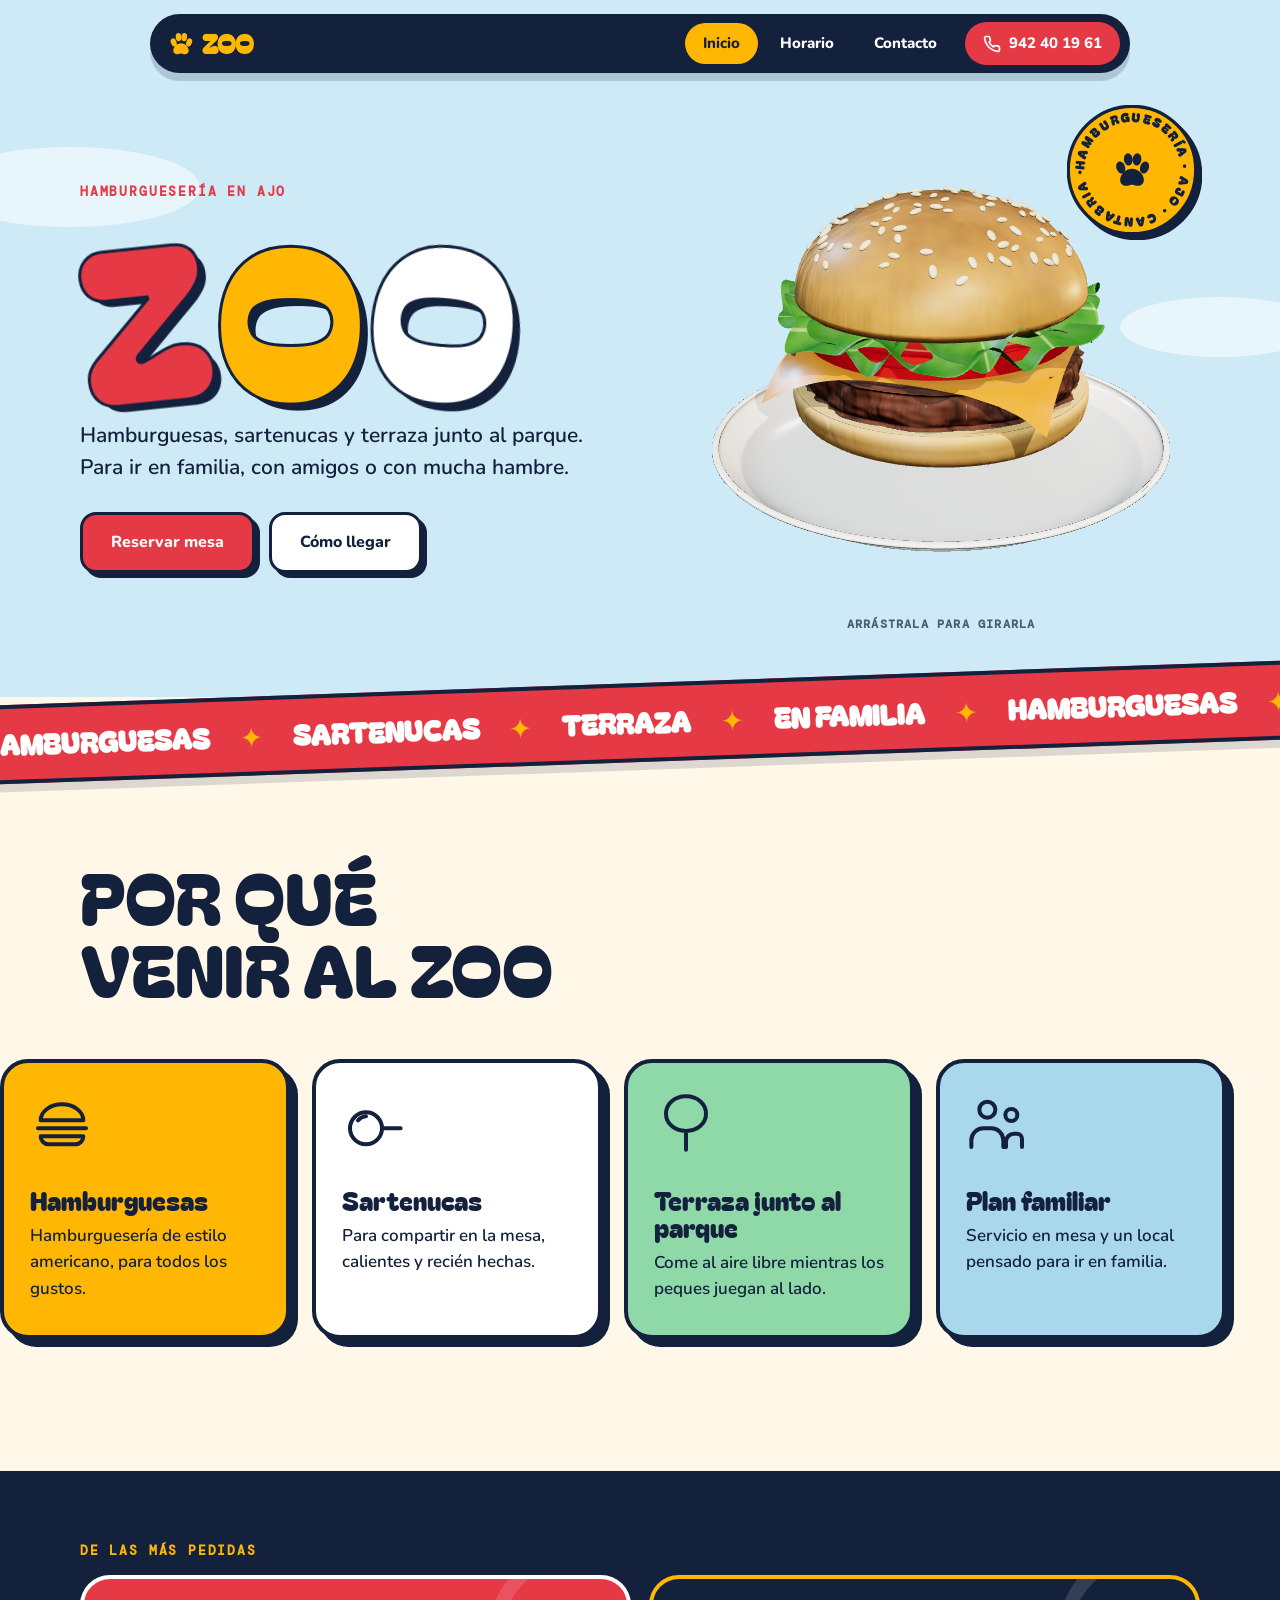
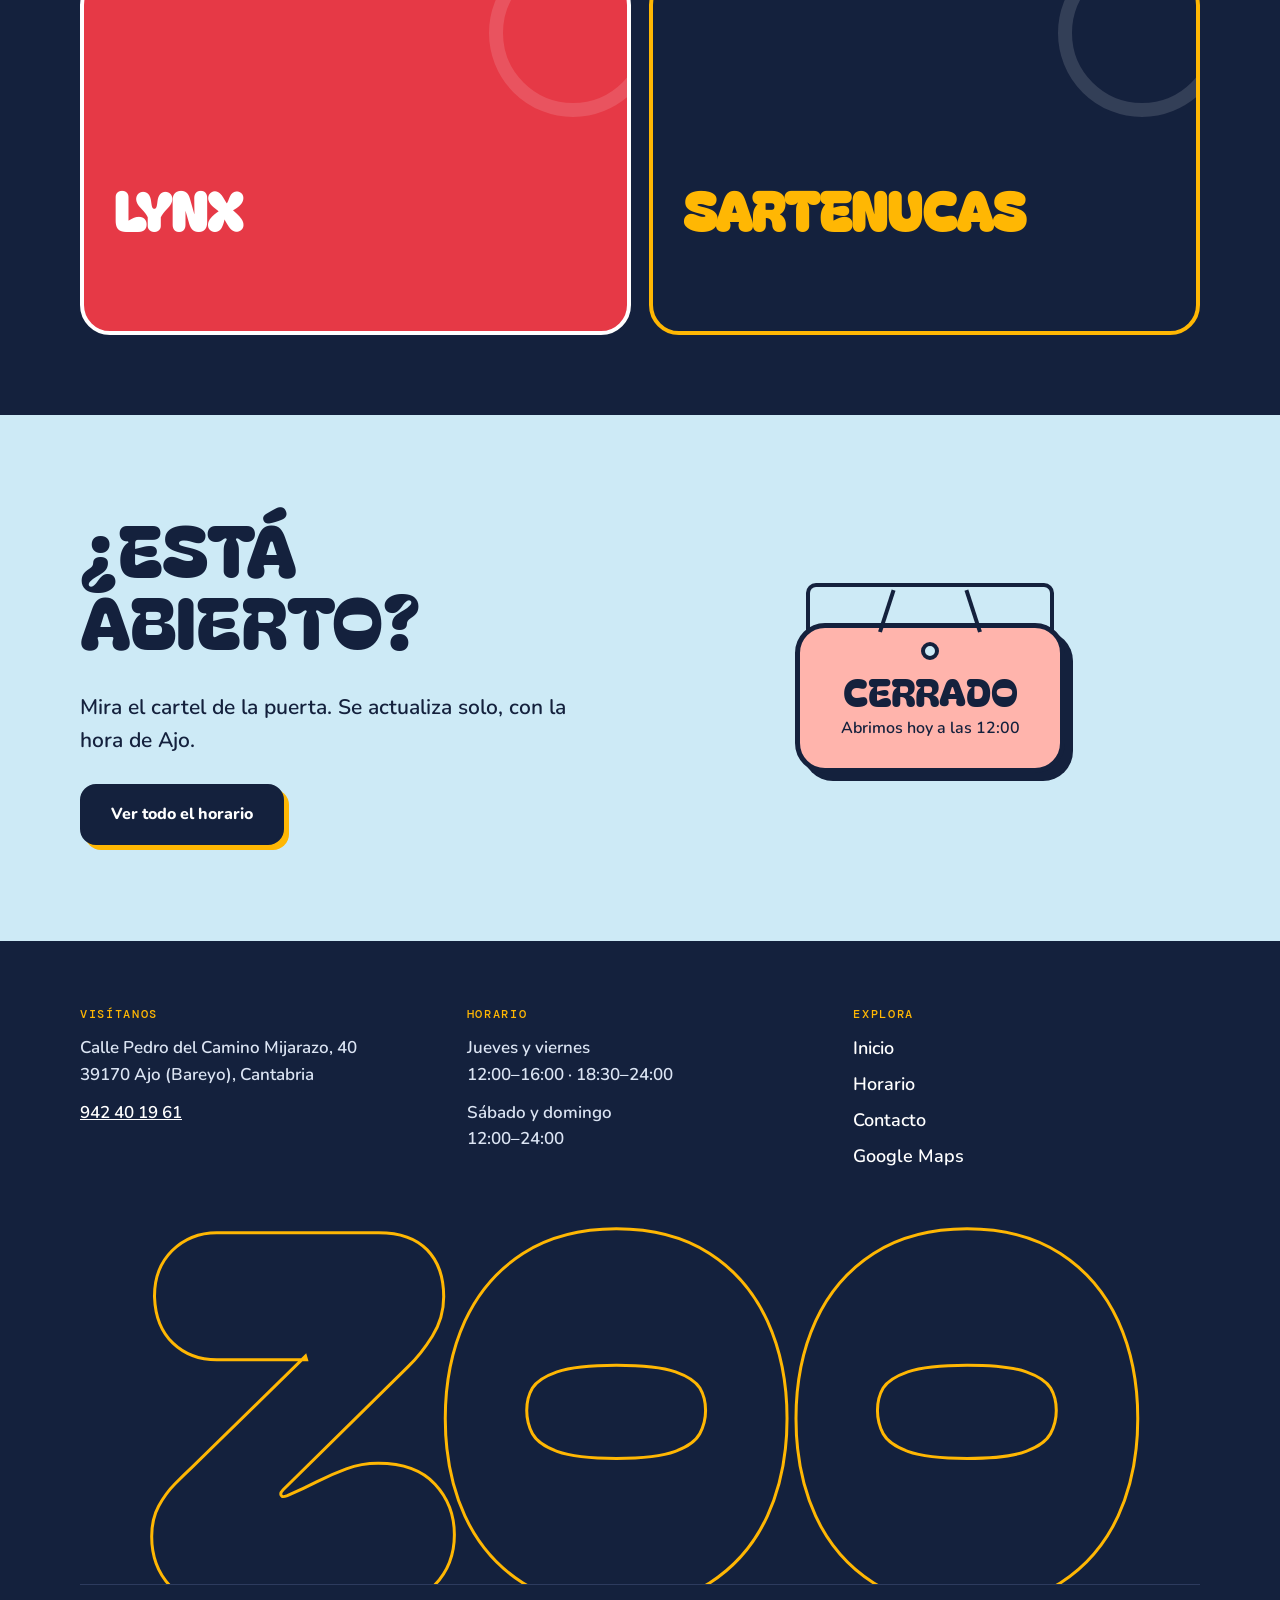
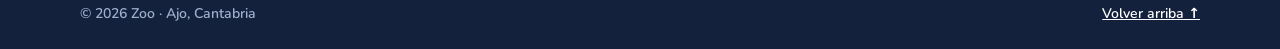
==== commit 72c0bd3a: "Hamburguesa 3D con luz dinámica y giro con inercia; mapa de contacto como antes; sin huellas Co-Auth" ====
--- a/index.html
+++ b/index.html
@@ -6,8 +6,9 @@
 <link rel="icon" href="data:image/svg+xml,%3Csvg xmlns='http://www.w3.org/2000/svg' viewBox='0 0 32 32'%3E%3Ccircle cx='16' cy='16' r='15' fill='%23ffb703' stroke='%2314213d' stroke-width='2'/%3E%3Ctext x='16' y='22' font-family='Arial Black,sans-serif' font-size='16' text-anchor='middle' fill='%2314213d'%3EZ%3C/text%3E%3C/svg%3E">
 <link rel="preconnect" href="https://fonts.googleapis.com"><link rel="preconnect" href="https://fonts.gstatic.com" crossorigin>
 <link href="https://fonts.googleapis.com/css2?family=Bagel+Fat+One&family=Nunito:wght@500;600;700;800&family=DM+Mono:wght@500&display=swap" rel="stylesheet">
-<link rel="stylesheet" href="styles.css?v=2">
+<link rel="stylesheet" href="styles.css?v=3">
 <script type="application/ld+json">{"@context":"https://schema.org","@type":"Restaurant","name":"El Zoo","servesCuisine":["Hamburguesas","Americana"],"telephone":"+34942401961","address":{"@type":"PostalAddress","streetAddress":"Calle Pedro del Camino Mijarazo, 40","postalCode":"39170","addressLocality":"Ajo","addressRegion":"Cantabria","addressCountry":"ES"},"openingHoursSpecification":[{"@type":"OpeningHoursSpecification","dayOfWeek":["Thursday","Friday"],"opens":"12:00","closes":"16:00"},{"@type":"OpeningHoursSpecification","dayOfWeek":["Thursday","Friday"],"opens":"18:30","closes":"23:59"},{"@type":"OpeningHoursSpecification","dayOfWeek":["Saturday","Sunday"],"opens":"12:00","closes":"23:59"}]}</script>
+<script type="importmap">{"imports":{"three":"./vendor/three.module.min.js"}}</script>
 </head><body>
 <header class="pill" id="top"><a class="brand" href="index.html" aria-label="Zoo, inicio"><svg class="paw" viewBox="0 0 64 64" aria-hidden="true"><ellipse cx="14" cy="28" rx="7" ry="10" transform="rotate(-20 14 28)"/><ellipse cx="26" cy="15" rx="7" ry="10" transform="rotate(-6 26 15)"/><ellipse cx="40" cy="15" rx="7" ry="10" transform="rotate(6 40 15)"/><ellipse cx="52" cy="28" rx="7" ry="10" transform="rotate(20 52 28)"/><path d="M32 30c-10 0-19 9-19 18 0 7 6 10 12 9 3-.5 5-1.5 7-1.5s4 1 7 1.5c6 1 12-2 12-9 0-9-9-18-19-18z"/></svg><span>ZOO</span></a>
 <nav class="navlinks" aria-label="Navegación principal"><a href="index.html" class="active" aria-current="page">Inicio</a><a href="horario.html">Horario</a><a href="contacto.html">Contacto</a></nav>
@@ -19,7 +20,7 @@
  <h1 class="zoo-word" aria-label="ZOO"><span class="zl zl1">Z</span><span class="zl zl2">O</span><span class="zl zl3">O</span></h1>
  <p class="lead">Hamburguesas, sartenucas y terraza junto al parque. Para ir en familia, con amigos o con mucha hambre.</p>
  <div class="actions"><a class="btn btn-red" href="tel:+34942401961">Reservar mesa</a><a class="btn btn-ghost" href="contacto.html#como-llegar">Cómo llegar</a></div></div>
- <div class="hero-art" data-burger><svg class="burger" viewBox="0 0 320 300" role="img" aria-label="Hamburguesa sonriente (pulsa para volver a montarla)" stroke="#14213d" stroke-width="5" stroke-linejoin="round" stroke-linecap="round">
+ <div class="hero-art" data-burger><canvas class="b3d" role="img" aria-label="Hamburguesa en 3D. Arrástrala para girarla"></canvas><div class="b3d-fallback"><svg class="burger" viewBox="0 0 320 300" role="img" aria-label="Hamburguesa sonriente (pulsa para volver a montarla)" stroke="#14213d" stroke-width="5" stroke-linejoin="round" stroke-linecap="round">
 <ellipse class="shadow" cx="160" cy="282" rx="110" ry="10" fill="#14213d" fill-opacity=".18" stroke="none"/>
 <g class="ly" style="--d:.1s"><rect x="55" y="232" width="210" height="36" rx="18" fill="#f4a950"/></g>
 <g class="ly" style="--d:.35s"><rect x="40" y="196" width="240" height="42" rx="21" fill="#6b3e26"/></g>
@@ -30,7 +31,7 @@
 <g fill="#fff7e8" stroke="none"><ellipse cx="100" cy="92" rx="7" ry="4" transform="rotate(-30 100 92)"/><ellipse cx="215" cy="86" rx="7" ry="4" transform="rotate(25 215 86)"/><ellipse cx="160" cy="76" rx="7" ry="4"/><ellipse cx="248" cy="124" rx="7" ry="4" transform="rotate(60 248 124)"/><ellipse cx="72" cy="128" rx="7" ry="4" transform="rotate(-60 72 128)"/></g>
 <circle cx="125" cy="124" r="8" fill="#14213d" stroke="none"/><circle cx="195" cy="124" r="8" fill="#14213d" stroke="none"/><circle cx="128" cy="121" r="2.600" fill="#fff" stroke="none"/><circle cx="198" cy="121" r="2.600" fill="#fff" stroke="none"/>
 <path d="M142 143Q160 160 178 143" fill="none"/><ellipse cx="104" cy="144" rx="9" ry="5.500" fill="#e63946" fill-opacity=".45" stroke="none"/><ellipse cx="216" cy="144" rx="9" ry="5.500" fill="#e63946" fill-opacity=".45" stroke="none"/></g>
-</svg><div class="badge" aria-hidden="true"><svg viewBox="0 0 200 200"><defs><path id="circ" d="M100 100m-74 0a74 74 0 1 1 148 0a74 74 0 1 1-148 0"/></defs><circle cx="100" cy="100" r="98" fill="#ffb703" stroke="#14213d" stroke-width="5"/><text font-family="Bagel Fat One,Arial Black,sans-serif" font-size="19" letter-spacing="3.500" fill="#14213d"><textPath href="#circ">HAMBURGUESERÍA · AJO · CANTABRIA · </textPath></text></svg><svg class="paw" viewBox="0 0 64 64" aria-hidden="true"><ellipse cx="14" cy="28" rx="7" ry="10" transform="rotate(-20 14 28)"/><ellipse cx="26" cy="15" rx="7" ry="10" transform="rotate(-6 26 15)"/><ellipse cx="40" cy="15" rx="7" ry="10" transform="rotate(6 40 15)"/><ellipse cx="52" cy="28" rx="7" ry="10" transform="rotate(20 52 28)"/><path d="M32 30c-10 0-19 9-19 18 0 7 6 10 12 9 3-.5 5-1.5 7-1.5s4 1 7 1.5c6 1 12-2 12-9 0-9-9-18-19-18z"/></svg></div></div>
+</svg></div><div class="badge" aria-hidden="true"><svg viewBox="0 0 200 200"><defs><path id="circ" d="M100 100m-74 0a74 74 0 1 1 148 0a74 74 0 1 1-148 0"/></defs><circle cx="100" cy="100" r="98" fill="#ffb703" stroke="#14213d" stroke-width="5"/><text font-family="Bagel Fat One,Arial Black,sans-serif" font-size="19" letter-spacing="3.500" fill="#14213d"><textPath href="#circ">HAMBURGUESERÍA · AJO · CANTABRIA · </textPath></text></svg><svg class="paw" viewBox="0 0 64 64" aria-hidden="true"><ellipse cx="14" cy="28" rx="7" ry="10" transform="rotate(-20 14 28)"/><ellipse cx="26" cy="15" rx="7" ry="10" transform="rotate(-6 26 15)"/><ellipse cx="40" cy="15" rx="7" ry="10" transform="rotate(6 40 15)"/><ellipse cx="52" cy="28" rx="7" ry="10" transform="rotate(20 52 28)"/><path d="M32 30c-10 0-19 9-19 18 0 7 6 10 12 9 3-.5 5-1.5 7-1.5s4 1 7 1.5c6 1 12-2 12-9 0-9-9-18-19-18z"/></svg></div><p class="b3d-hint">Arrástrala para girarla</p></div>
 </div></section>
 <div class="ribbon" aria-hidden="true"><div class="ribbon-track"><span>Hamburguesas</span><b>✦</b><span>Sartenucas</span><b>✦</b><span>Terraza</span><b>✦</b><span>En familia</span><b>✦</b><span>Hamburguesas</span><b>✦</b><span>Sartenucas</span><b>✦</b><span>Terraza</span><b>✦</b><span>En familia</span><b>✦</b><span>Hamburguesas</span><b>✦</b><span>Sartenucas</span><b>✦</b><span>Terraza</span><b>✦</b><span>En familia</span><b>✦</b><span>Hamburguesas</span><b>✦</b><span>Sartenucas</span><b>✦</b><span>Terraza</span><b>✦</b><span>En familia</span><b>✦</b></div></div>
 <section class="section"><div class="wrap"><h2 class="big-h reveal">POR QUÉ<br> VENIR AL ZOO</h2></div>
@@ -57,4 +58,4 @@
 </div><div class="giant" aria-hidden="true">ZOO</div>
 <div class="wrap footer-bottom"><span>© 2026 Zoo · Ajo, Cantabria</span><a href="#top">Volver arriba ↑</a></div></footer>
 <a class="fab" href="tel:+34942401961" aria-label="Llamar a Zoo"><svg viewBox="0 0 24 24" fill="none" stroke="currentColor" stroke-width="2.2" stroke-linecap="round" stroke-linejoin="round" aria-hidden="true"><path d="M22 16.9v3a2 2 0 0 1-2.2 2 19.8 19.8 0 0 1-8.6-3.1 19.5 19.5 0 0 1-6-6A19.8 19.8 0 0 1 2.100 4.200 2 2 0 0 1 4.100 2h3a2 2 0 0 1 2 1.700c.1 1 .4 1.900.7 2.800a2 2 0 0 1-.5 2.100L8.100 9.900a16 16 0 0 0 6 6l1.300-1.300a2 2 0 0 1 2.100-.4c.9.3 1.800.6 2.800.7a2 2 0 0 1 1.700 2z"/></svg></a>
-<script src="script.js?v=2"></script></body></html>+<script src="script.js?v=3"></script><script type="module" src="burger3d.js?v=3"></script></body></html>
--- a/styles.css
+++ b/styles.css
@@ -124,3 +124,27 @@
 @media(max-width:900px){.p-word{font-size:clamp(40px,11vw,64px)}}
 .tl-scale,.tl-row{grid-template-columns:110px 1fr 230px}.tl-txt{white-space:nowrap}@media(max-width:900px){.tl-scale,.tl-row{grid-template-columns:78px 1fr}.tl-txt{white-space:normal}}
 .map-frame{height:640px}@media(max-width:900px){.map-frame{height:380px}}
+
+/* Contacto: mapa en su sitio, junto a la tarjeta */
+.contact-sec{padding:60px 0 84px;background:var(--cream)}
+.contact-grid{display:grid;grid-template-columns:.85fr 1.15fr;gap:44px;align-items:stretch}
+.contact-grid .info-card{width:100%}
+.map-box{border:4px solid var(--navy);border-radius:28px;overflow:hidden;box-shadow:10px 10px 0 var(--green);background:var(--sky2);min-height:520px}
+.map-box iframe{display:block;width:100%;height:100%;min-height:520px;border:0}
+@media(max-width:900px){.contact-grid{grid-template-columns:1fr;gap:36px}.map-box,.map-box iframe{min-height:360px}}
+/* v3: hamburguesa 3D, mapa como siempre, sin huellas */
+.trail{display:none!important}
+.hero-art{width:min(500px,100%)}
+.b3d{display:block;width:100%;aspect-ratio:1/1;touch-action:pan-y;cursor:grab;position:relative;z-index:1;opacity:0;transition:opacity .6s}
+.hero-art.has3d .b3d{opacity:1}
+.b3d-fallback{position:absolute;inset:8% 6% 6%;display:grid;place-items:center}
+.hero-art.has3d .b3d-fallback{display:none}
+.b3d-fallback .burger{width:100%}
+.b3d-hint{position:absolute;left:0;right:0;bottom:-6px;margin:0;text-align:center;font-family:var(--mono);font-size:12px;letter-spacing:.1em;text-transform:uppercase;color:var(--navy);opacity:.7;pointer-events:none}
+.hero-art .badge{z-index:2}
+.contact-grid{display:grid;grid-template-columns:.9fr 1.1fr;gap:48px;align-items:stretch}
+.contact-grid .info-card{width:100%}
+.contact-grid .map-frame{height:auto;min-height:480px;border:4px solid var(--navy);border-radius:28px;box-shadow:8px 8px 0 var(--green);overflow:hidden}
+.contact-grid .map-frame iframe{min-height:480px}
+@media(max-width:900px){.contact-grid{grid-template-columns:1fr;gap:34px}.contact-grid .map-frame,.contact-grid .map-frame iframe{min-height:340px}}
+.b3d{-webkit-mask-image:linear-gradient(to bottom,transparent 0,#000 13%);mask-image:linear-gradient(to bottom,transparent 0,#000 13%)}
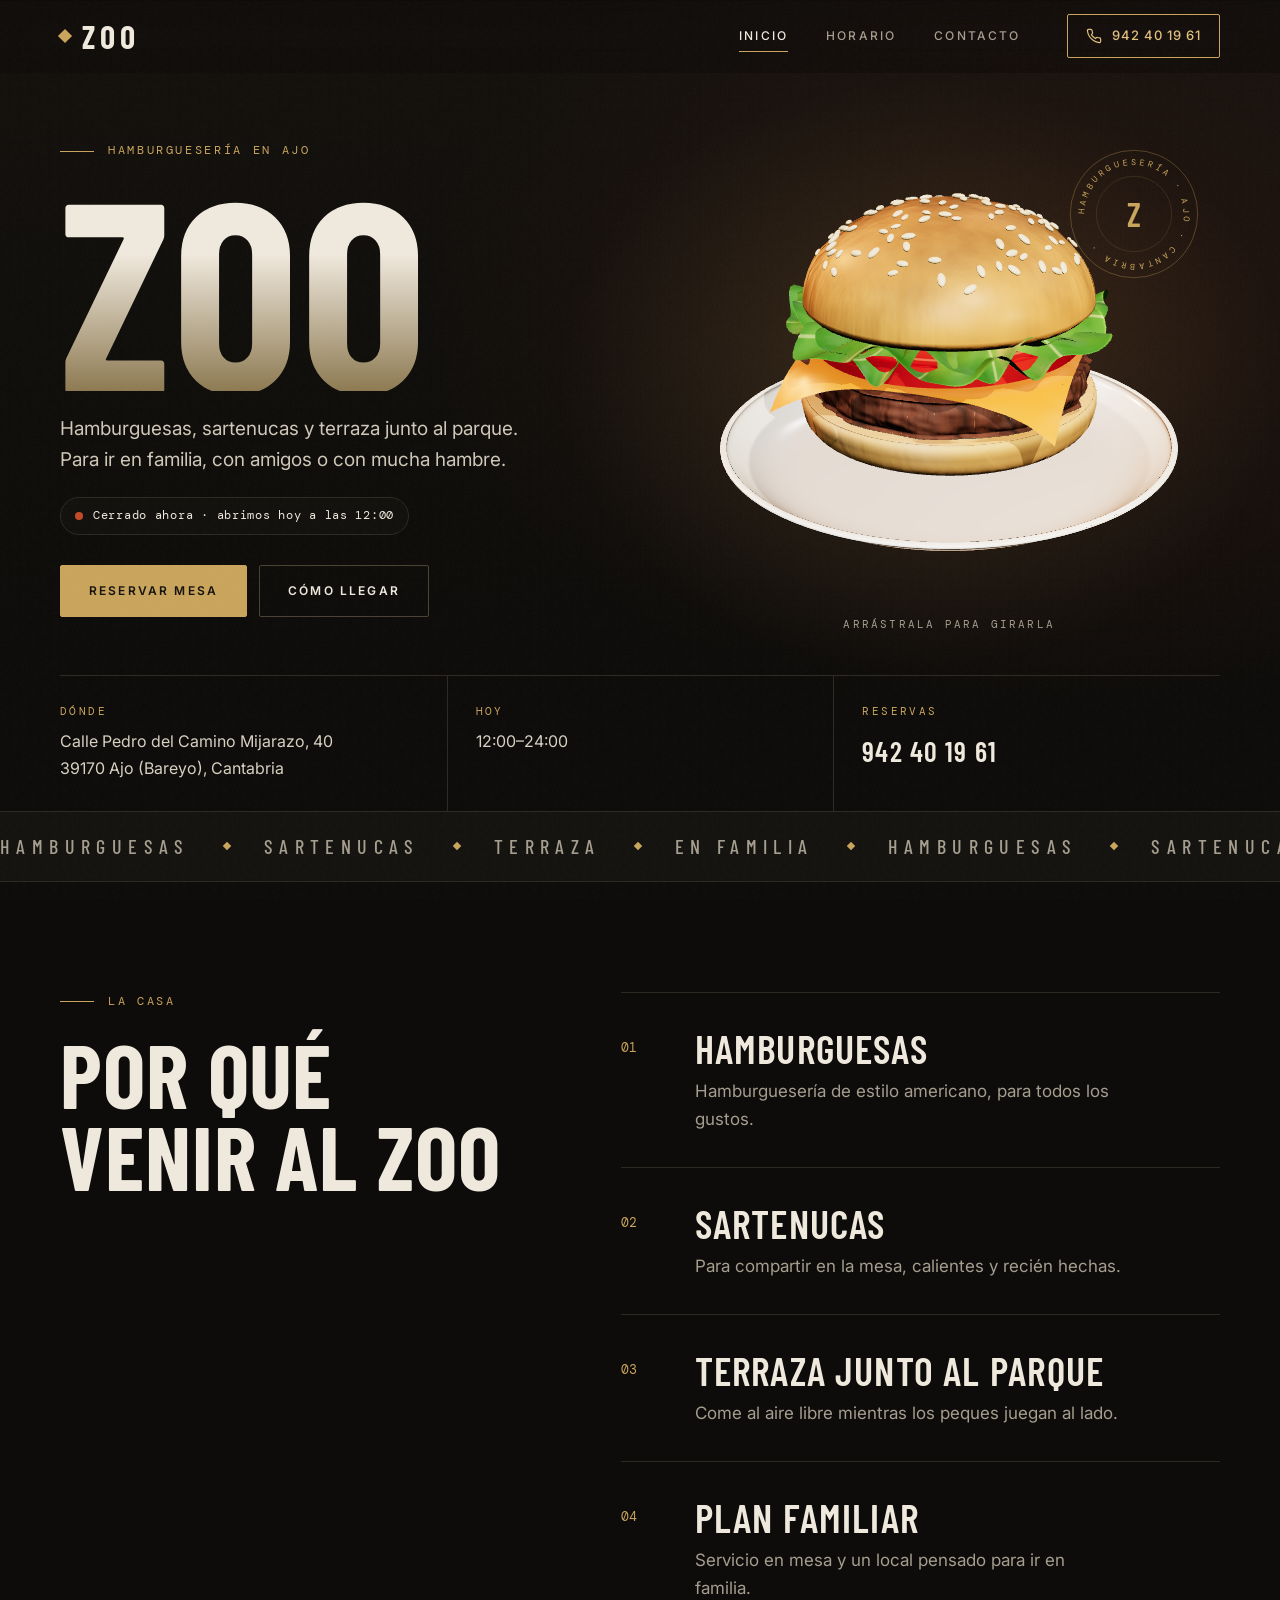
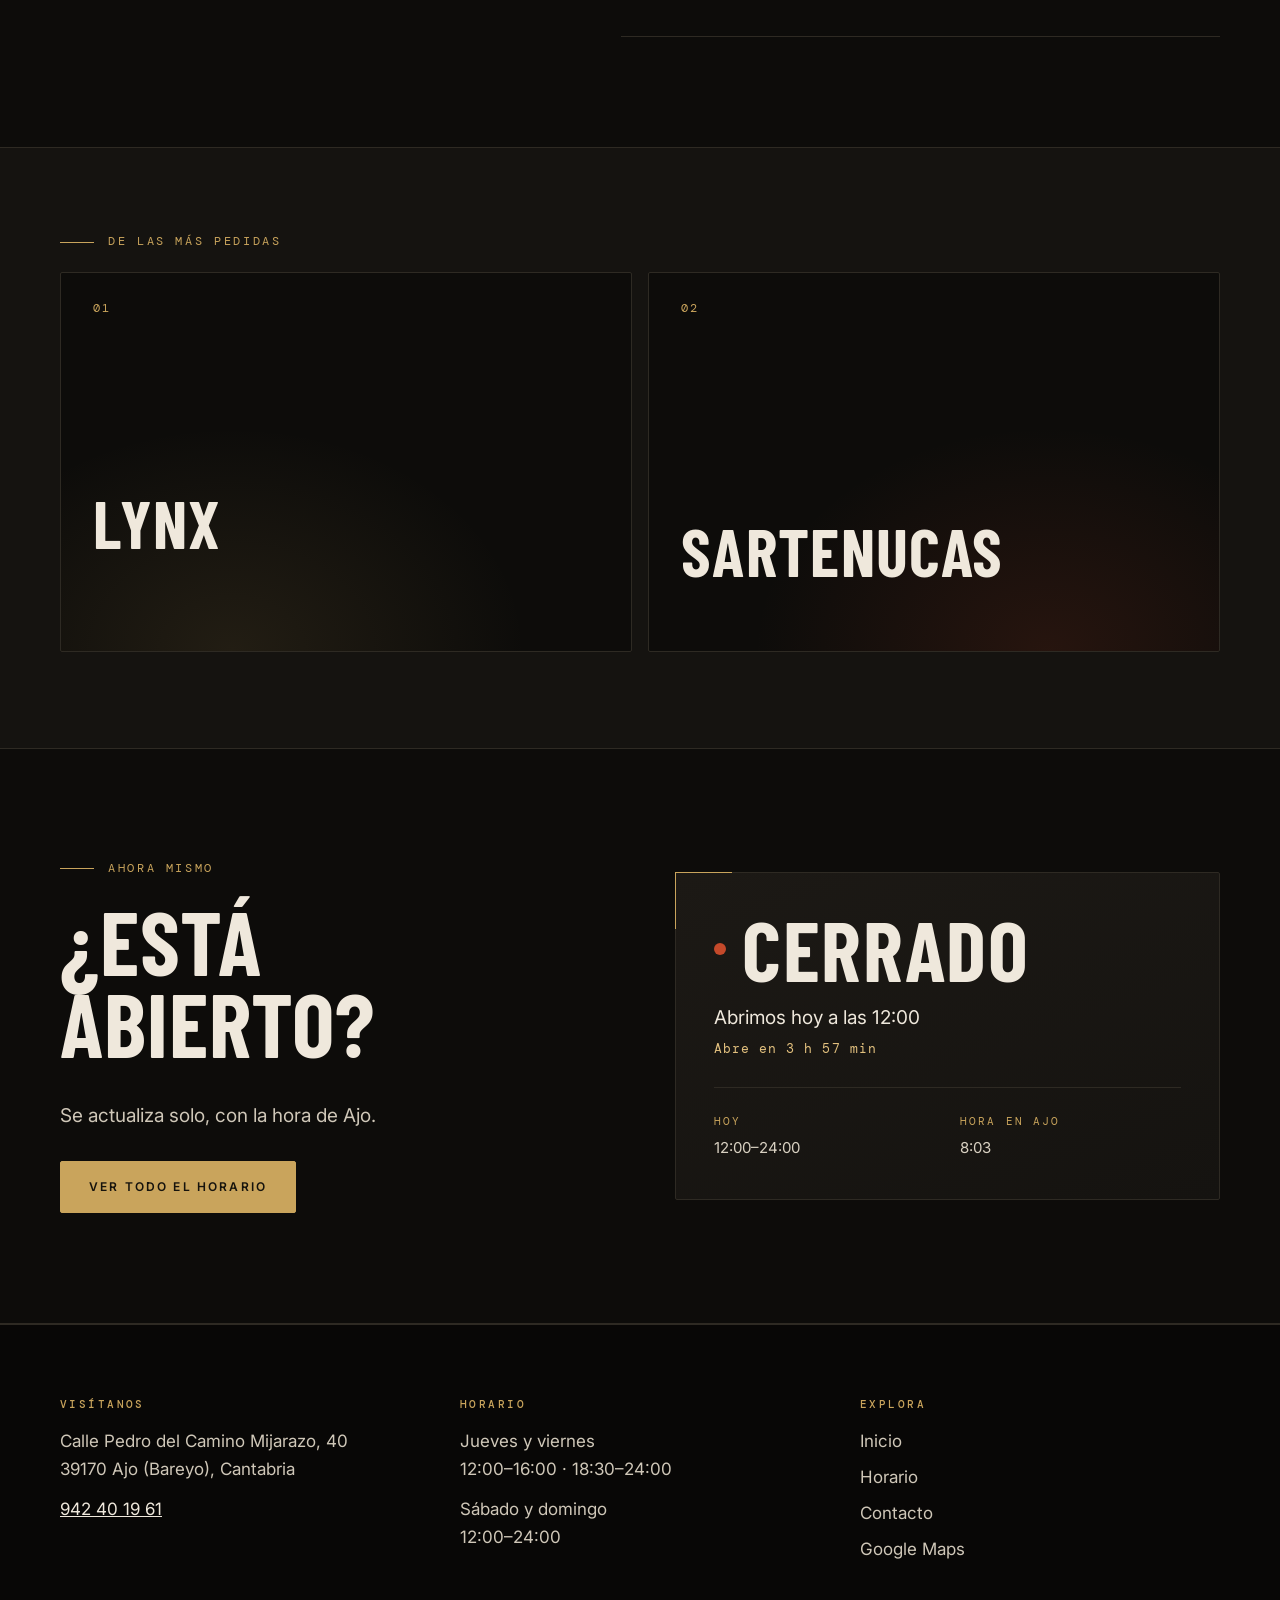
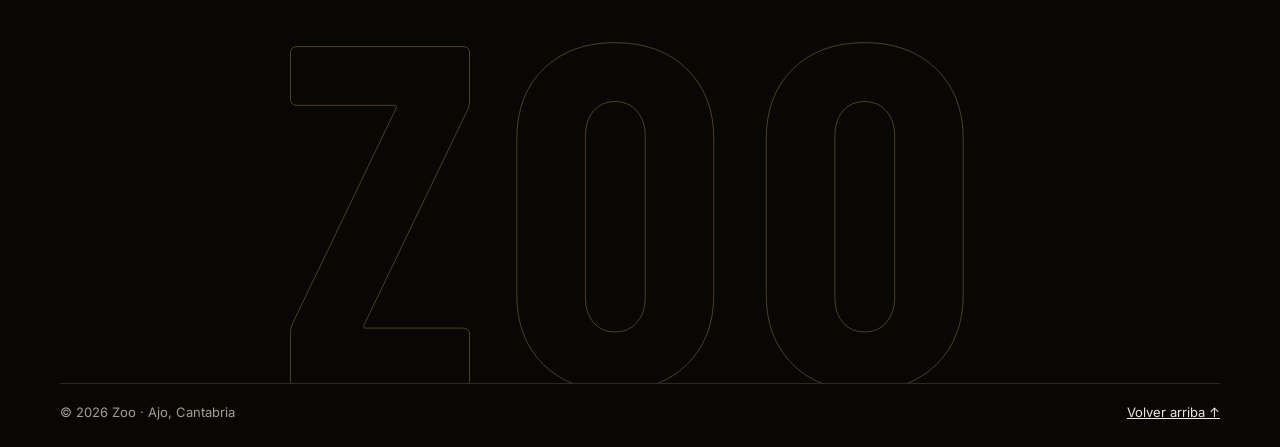
==== commit 55f78c91: "Rediseño sobrio: carbón, hueso y latón; estado en vivo con cuenta atrás, foco de luz, barra de accio" ====
--- a/index.html
+++ b/index.html
@@ -2,54 +2,62 @@
 <html lang="es"><head><meta charset="utf-8"><meta name="viewport" content="width=device-width,initial-scale=1">
 <title>Zoo · Hamburguesería en Ajo</title><meta name="description" content="Zoo, hamburguesería en Ajo (Cantabria): hamburguesas, sartenucas y terraza junto al parque."><meta name="robots" content="noindex, nofollow">
 <meta property="og:type" content="website"><meta property="og:title" content="Zoo · Hamburguesería en Ajo"><meta property="og:description" content="Zoo, hamburguesería en Ajo (Cantabria): hamburguesas, sartenucas y terraza junto al parque.">
-<meta name="theme-color" content="#cdeaf6">
-<link rel="icon" href="data:image/svg+xml,%3Csvg xmlns='http://www.w3.org/2000/svg' viewBox='0 0 32 32'%3E%3Ccircle cx='16' cy='16' r='15' fill='%23ffb703' stroke='%2314213d' stroke-width='2'/%3E%3Ctext x='16' y='22' font-family='Arial Black,sans-serif' font-size='16' text-anchor='middle' fill='%2314213d'%3EZ%3C/text%3E%3C/svg%3E">
+<meta name="theme-color" content="#0d0c0a">
+<link rel="icon" href="data:image/svg+xml,%3Csvg xmlns='http://www.w3.org/2000/svg' viewBox='0 0 32 32'%3E%3Crect width='32' height='32' rx='6' fill='%230d0c0a'/%3E%3Ctext x='16' y='23' font-family='Arial Narrow,Arial,sans-serif' font-weight='700' font-size='22' text-anchor='middle' fill='%23c9a45c'%3EZ%3C/text%3E%3C/svg%3E">
 <link rel="preconnect" href="https://fonts.googleapis.com"><link rel="preconnect" href="https://fonts.gstatic.com" crossorigin>
-<link href="https://fonts.googleapis.com/css2?family=Bagel+Fat+One&family=Nunito:wght@500;600;700;800&family=DM+Mono:wght@500&display=swap" rel="stylesheet">
-<link rel="stylesheet" href="styles.css?v=3">
+<link href="https://fonts.googleapis.com/css2?family=Barlow+Condensed:wght@500;600;700&family=Inter:wght@400;500;600&family=DM+Mono:wght@400;500&display=swap" rel="stylesheet">
+<link rel="stylesheet" href="styles.css?v=4">
 <script type="application/ld+json">{"@context":"https://schema.org","@type":"Restaurant","name":"El Zoo","servesCuisine":["Hamburguesas","Americana"],"telephone":"+34942401961","address":{"@type":"PostalAddress","streetAddress":"Calle Pedro del Camino Mijarazo, 40","postalCode":"39170","addressLocality":"Ajo","addressRegion":"Cantabria","addressCountry":"ES"},"openingHoursSpecification":[{"@type":"OpeningHoursSpecification","dayOfWeek":["Thursday","Friday"],"opens":"12:00","closes":"16:00"},{"@type":"OpeningHoursSpecification","dayOfWeek":["Thursday","Friday"],"opens":"18:30","closes":"23:59"},{"@type":"OpeningHoursSpecification","dayOfWeek":["Saturday","Sunday"],"opens":"12:00","closes":"23:59"}]}</script>
 <script type="importmap">{"imports":{"three":"./vendor/three.module.min.js"}}</script>
 </head><body>
-<header class="pill" id="top"><a class="brand" href="index.html" aria-label="Zoo, inicio"><svg class="paw" viewBox="0 0 64 64" aria-hidden="true"><ellipse cx="14" cy="28" rx="7" ry="10" transform="rotate(-20 14 28)"/><ellipse cx="26" cy="15" rx="7" ry="10" transform="rotate(-6 26 15)"/><ellipse cx="40" cy="15" rx="7" ry="10" transform="rotate(6 40 15)"/><ellipse cx="52" cy="28" rx="7" ry="10" transform="rotate(20 52 28)"/><path d="M32 30c-10 0-19 9-19 18 0 7 6 10 12 9 3-.5 5-1.5 7-1.5s4 1 7 1.5c6 1 12-2 12-9 0-9-9-18-19-18z"/></svg><span>ZOO</span></a>
+<div class="progress" aria-hidden="true"></div>
+<header class="bar" id="top"><div class="wrap bar-in"><a class="brand" href="index.html" aria-label="Zoo, inicio"><span class="mark"></span>ZOO</a>
 <nav class="navlinks" aria-label="Navegación principal"><a href="index.html" class="active" aria-current="page">Inicio</a><a href="horario.html">Horario</a><a href="contacto.html">Contacto</a></nav>
-<a class="pill-call" href="tel:+34942401961"><svg viewBox="0 0 24 24" fill="none" stroke="currentColor" stroke-width="2.2" stroke-linecap="round" stroke-linejoin="round" aria-hidden="true"><path d="M22 16.9v3a2 2 0 0 1-2.2 2 19.8 19.8 0 0 1-8.6-3.1 19.5 19.5 0 0 1-6-6A19.8 19.8 0 0 1 2.100 4.200 2 2 0 0 1 4.100 2h3a2 2 0 0 1 2 1.700c.1 1 .4 1.900.7 2.800a2 2 0 0 1-.5 2.100L8.100 9.900a16 16 0 0 0 6 6l1.300-1.300a2 2 0 0 1 2.100-.4c.9.3 1.800.6 2.800.7a2 2 0 0 1 1.700 2z"/></svg><span>942 40 19 61</span></a>
-<button class="menu-toggle" aria-label="Abrir menú" aria-expanded="false"><i></i><i></i></button></header>
+<a class="bar-call" href="tel:+34942401961"><svg viewBox="0 0 24 24" fill="none" stroke="currentColor" stroke-width="1.8" stroke-linecap="round" stroke-linejoin="round" aria-hidden="true"><path d="M22 16.9v3a2 2 0 0 1-2.2 2 19.8 19.8 0 0 1-8.6-3.1 19.5 19.5 0 0 1-6-6A19.8 19.8 0 0 1 2.100 4.200 2 2 0 0 1 4.100 2h3a2 2 0 0 1 2 1.700c.1 1 .4 1.900.7 2.800a2 2 0 0 1-.5 2.100L8.100 9.900a16 16 0 0 0 6 6l1.300-1.300a2 2 0 0 1 2.100-.4c.9.3 1.800.6 2.800.7a2 2 0 0 1 1.700 2z"/></svg><span>942 40 19 61</span></a>
+<button class="menu-toggle" aria-label="Abrir menú" aria-expanded="false"><i></i><i></i></button></div></header>
 <main>
-<section class="hero"><div class="wrap hero-grid">
+<section class="hero" data-spot><div class="wrap hero-grid">
  <div class="hero-copy"><p class="kicker">Hamburguesería en Ajo</p>
  <h1 class="zoo-word" aria-label="ZOO"><span class="zl zl1">Z</span><span class="zl zl2">O</span><span class="zl zl3">O</span></h1>
  <p class="lead">Hamburguesas, sartenucas y terraza junto al parque. Para ir en familia, con amigos o con mucha hambre.</p>
- <div class="actions"><a class="btn btn-red" href="tel:+34942401961">Reservar mesa</a><a class="btn btn-ghost" href="contacto.html#como-llegar">Cómo llegar</a></div></div>
- <div class="hero-art" data-burger><canvas class="b3d" role="img" aria-label="Hamburguesa en 3D. Arrástrala para girarla"></canvas><div class="b3d-fallback"><svg class="burger" viewBox="0 0 320 300" role="img" aria-label="Hamburguesa sonriente (pulsa para volver a montarla)" stroke="#14213d" stroke-width="5" stroke-linejoin="round" stroke-linecap="round">
-<ellipse class="shadow" cx="160" cy="282" rx="110" ry="10" fill="#14213d" fill-opacity=".18" stroke="none"/>
-<g class="ly" style="--d:.1s"><rect x="55" y="232" width="210" height="36" rx="18" fill="#f4a950"/></g>
-<g class="ly" style="--d:.35s"><rect x="40" y="196" width="240" height="42" rx="21" fill="#6b3e26"/></g>
-<g class="ly" style="--d:.6s"><path d="M46 192H274L262 214Q252 226 242 214L232 204Q222 200 212 212L200 238Q190 246 182 236L172 212Q160 200 148 210L138 222Q128 228 120 218L112 204Q100 198 90 210L82 222Q72 226 66 214z" fill="#ffb703"/></g>
-<g class="ly" style="--d:.85s"><rect x="52" y="166" width="216" height="28" rx="14" fill="#e63946"/></g>
-<g class="ly" style="--d:1.1s"><path d="M40 172q15-24 30 0t30 0t30 0t30 0t30 0t30 0t30 0t30 0v14H40z" fill="#2a9d5c"/></g>
-<g class="ly" style="--d:1.4s"><path d="M42 170C42 88 95 54 160 54S278 88 278 170Q160 184 42 170z" fill="#f4a950"/>
-<g fill="#fff7e8" stroke="none"><ellipse cx="100" cy="92" rx="7" ry="4" transform="rotate(-30 100 92)"/><ellipse cx="215" cy="86" rx="7" ry="4" transform="rotate(25 215 86)"/><ellipse cx="160" cy="76" rx="7" ry="4"/><ellipse cx="248" cy="124" rx="7" ry="4" transform="rotate(60 248 124)"/><ellipse cx="72" cy="128" rx="7" ry="4" transform="rotate(-60 72 128)"/></g>
-<circle cx="125" cy="124" r="8" fill="#14213d" stroke="none"/><circle cx="195" cy="124" r="8" fill="#14213d" stroke="none"/><circle cx="128" cy="121" r="2.600" fill="#fff" stroke="none"/><circle cx="198" cy="121" r="2.600" fill="#fff" stroke="none"/>
-<path d="M142 143Q160 160 178 143" fill="none"/><ellipse cx="104" cy="144" rx="9" ry="5.500" fill="#e63946" fill-opacity=".45" stroke="none"/><ellipse cx="216" cy="144" rx="9" ry="5.500" fill="#e63946" fill-opacity=".45" stroke="none"/></g>
-</svg></div><div class="badge" aria-hidden="true"><svg viewBox="0 0 200 200"><defs><path id="circ" d="M100 100m-74 0a74 74 0 1 1 148 0a74 74 0 1 1-148 0"/></defs><circle cx="100" cy="100" r="98" fill="#ffb703" stroke="#14213d" stroke-width="5"/><text font-family="Bagel Fat One,Arial Black,sans-serif" font-size="19" letter-spacing="3.500" fill="#14213d"><textPath href="#circ">HAMBURGUESERÍA · AJO · CANTABRIA · </textPath></text></svg><svg class="paw" viewBox="0 0 64 64" aria-hidden="true"><ellipse cx="14" cy="28" rx="7" ry="10" transform="rotate(-20 14 28)"/><ellipse cx="26" cy="15" rx="7" ry="10" transform="rotate(-6 26 15)"/><ellipse cx="40" cy="15" rx="7" ry="10" transform="rotate(6 40 15)"/><ellipse cx="52" cy="28" rx="7" ry="10" transform="rotate(20 52 28)"/><path d="M32 30c-10 0-19 9-19 18 0 7 6 10 12 9 3-.5 5-1.5 7-1.5s4 1 7 1.5c6 1 12-2 12-9 0-9-9-18-19-18z"/></svg></div><p class="b3d-hint">Arrástrala para girarla</p></div>
-</div></section>
-<div class="ribbon" aria-hidden="true"><div class="ribbon-track"><span>Hamburguesas</span><b>✦</b><span>Sartenucas</span><b>✦</b><span>Terraza</span><b>✦</b><span>En familia</span><b>✦</b><span>Hamburguesas</span><b>✦</b><span>Sartenucas</span><b>✦</b><span>Terraza</span><b>✦</b><span>En familia</span><b>✦</b><span>Hamburguesas</span><b>✦</b><span>Sartenucas</span><b>✦</b><span>Terraza</span><b>✦</b><span>En familia</span><b>✦</b><span>Hamburguesas</span><b>✦</b><span>Sartenucas</span><b>✦</b><span>Terraza</span><b>✦</b><span>En familia</span><b>✦</b></div></div>
-<section class="section"><div class="wrap"><h2 class="big-h reveal">POR QUÉ<br> VENIR AL ZOO</h2></div>
-<div class="cards" data-drag>
- <article class="card c1"><svg viewBox="0 0 48 48" fill="none" stroke="#14213d" stroke-width="3" stroke-linecap="round" stroke-linejoin="round" aria-hidden="true"><path d="M8 22a16 12 0 0 1 32 0z"/><path d="M6 28h36M8 34h32a0 0 0 0 1 0 0 6 6 0 0 1-6 6H14a6 6 0 0 1-6-6z"/></svg><h3>Hamburguesas</h3><p>Hamburguesería de estilo americano, para todos los gustos.</p></article>
- <article class="card c2"><svg viewBox="0 0 48 48" fill="none" stroke="#14213d" stroke-width="3" stroke-linecap="round" stroke-linejoin="round" aria-hidden="true"><circle cx="18" cy="28" r="12"/><path d="M30 28h14M12 22c2-2 4-3 6-3"/></svg><h3>Sartenucas</h3><p>Para compartir en la mesa, calientes y recién hechas.</p></article>
- <article class="card c3"><svg viewBox="0 0 48 48" fill="none" stroke="#14213d" stroke-width="3" stroke-linecap="round" stroke-linejoin="round" aria-hidden="true"><path d="M24 44V30M24 30c-9 0-15-6-15-13S15 4 24 4s15 6 15 13-6 13-15 13z"/></svg><h3>Terraza junto al parque</h3><p>Come al aire libre mientras los peques juegan al lado.</p></article>
- <article class="card c4"><svg viewBox="0 0 48 48" fill="none" stroke="#14213d" stroke-width="3" stroke-linecap="round" stroke-linejoin="round" aria-hidden="true"><circle cx="16" cy="14" r="6"/><circle cx="34" cy="18" r="4.500"/><path d="M4 42v-5a9 9 0 0 1 9-9h6a9 9 0 0 1 9 9v5M30 42v-4a6 6 0 0 1 6-6h2a4 4 0 0 1 4 4v6"/></svg><h3>Plan familiar</h3><p>Servicio en mesa y un local pensado para ir en familia.</p></article>
-</div></section>
+ <p class="chip" data-open-badge>Consulta nuestro horario</p>
+ <div class="actions"><a class="btn btn-gold" href="tel:+34942401961">Reservar mesa</a><a class="btn btn-ghost" href="contacto.html#como-llegar">Cómo llegar</a></div></div>
+ <div class="hero-art" data-burger><canvas class="b3d" role="img" aria-label="Hamburguesa en 3D. Arrástrala para girarla"></canvas><div class="b3d-fallback"><svg class="burger" viewBox="0 0 320 300" role="img" aria-label="Hamburguesa">
+<ellipse cx="160" cy="280" rx="118" ry="9" fill="#000" fill-opacity=".45"/>
+<rect x="52" y="232" width="216" height="36" rx="18" fill="#a8672a"/>
+<rect x="38" y="196" width="244" height="42" rx="21" fill="#2e1c12"/>
+<path d="M46 192H274L262 214Q252 226 242 214L232 204Q222 200 212 212L200 238Q190 246 182 236L172 212Q160 200 148 210L138 222Q128 228 120 218L112 204Q100 198 90 210L82 222Q72 226 66 214z" fill="#d79a1c"/>
+<rect x="50" y="166" width="220" height="28" rx="14" fill="#a8362a"/>
+<path d="M38 172q15-24 30 0t30 0t30 0t30 0t30 0t30 0t30 0t30 0v14H38z" fill="#4f7a34"/>
+<path d="M40 170C40 88 94 52 160 52S280 88 280 170Q160 184 40 170z" fill="#b8742f"/>
+<g fill="#ecd9b0"><ellipse cx="100" cy="92" rx="7" ry="4" transform="rotate(-30 100 92)"/><ellipse cx="215" cy="86" rx="7" ry="4" transform="rotate(25 215 86)"/><ellipse cx="160" cy="76" rx="7" ry="4"/><ellipse cx="248" cy="124" rx="7" ry="4" transform="rotate(60 248 124)"/><ellipse cx="72" cy="128" rx="7" ry="4" transform="rotate(-60 72 128)"/><ellipse cx="130" cy="118" rx="7" ry="4" transform="rotate(10 130 118)"/><ellipse cx="195" cy="120" rx="7" ry="4" transform="rotate(-20 195 120)"/></g>
+</svg></div><div class="badge" aria-hidden="true"><svg viewBox="0 0 200 200"><defs><path id="circ" d="M100 100m-76 0a76 76 0 1 1 152 0a76 76 0 1 1-152 0"/></defs><circle cx="100" cy="100" r="98" fill="none" stroke="#c9a45c" stroke-opacity=".5" stroke-width="1"/><circle cx="100" cy="100" r="58" fill="none" stroke="#c9a45c" stroke-opacity=".25" stroke-width="1"/><text font-family="DM Mono,monospace" font-size="13" letter-spacing="5" fill="#c9a45c"><textPath href="#circ">HAMBURGUESERÍA · AJO · CANTABRIA · </textPath></text></svg><b>Z</b></div><p class="b3d-hint">Arrástrala para girarla</p></div>
+</div>
+<div class="wrap"><div class="facts">
+ <div><span>Dónde</span><p>Calle Pedro del Camino Mijarazo, 40<br>39170 Ajo (Bareyo), Cantabria</p></div>
+ <div><span>Hoy</span><p data-today>Jueves a domingo</p></div>
+ <div><span>Reservas</span><p><a href="tel:+34942401961">942 40 19 61</a></p></div>
+</div></div></section>
+<div class="ribbon" aria-hidden="true"><div class="ribbon-track"><span>Hamburguesas</span><b></b><span>Sartenucas</span><b></b><span>Terraza</span><b></b><span>En familia</span><b></b><span>Hamburguesas</span><b></b><span>Sartenucas</span><b></b><span>Terraza</span><b></b><span>En familia</span><b></b><span>Hamburguesas</span><b></b><span>Sartenucas</span><b></b><span>Terraza</span><b></b><span>En familia</span><b></b><span>Hamburguesas</span><b></b><span>Sartenucas</span><b></b><span>Terraza</span><b></b><span>En familia</span><b></b></div></div>
+<section class="section why"><div class="wrap why-grid">
+ <div class="why-head"><p class="kicker">La casa</p><h2 class="big-h reveal">POR QUÉ<br> VENIR AL ZOO</h2></div>
+ <ol class="list">
+  <li class="item" data-spot><span class="n">01</span><div><h3>Hamburguesas</h3><p>Hamburguesería de estilo americano, para todos los gustos.</p></div></li>
+  <li class="item" data-spot><span class="n">02</span><div><h3>Sartenucas</h3><p>Para compartir en la mesa, calientes y recién hechas.</p></div></li>
+  <li class="item" data-spot><span class="n">03</span><div><h3>Terraza junto al parque</h3><p>Come al aire libre mientras los peques juegan al lado.</p></div></li>
+  <li class="item" data-spot><span class="n">04</span><div><h3>Plan familiar</h3><p>Servicio en mesa y un local pensado para ir en familia.</p></div></li>
+ </ol></div></section>
 <section class="duo-sec"><div class="wrap"><p class="kicker">De las más pedidas</p>
 <div class="duo">
- <a class="panel p-red" href="tel:+34942401961"><span class="p-word">LYNX</span><span class="p-txt">La hamburguesa que más nombran. Pregúntanos por ella.</span></a>
- <a class="panel p-navy" href="tel:+34942401961"><span class="p-word">SARTENUCAS</span><span class="p-txt">Para pedir al centro y picar entre todos.</span></a>
+ <a class="panel p-a" data-spot href="tel:+34942401961"><span class="p-i">01</span><span class="p-word">LYNX</span><span class="p-txt">La hamburguesa que más nombran. Pregúntanos por ella.</span></a>
+ <a class="panel p-b" data-spot href="tel:+34942401961"><span class="p-i">02</span><span class="p-word">SARTENUCAS</span><span class="p-txt">Para pedir al centro y picar entre todos.</span></a>
 </div></div></section>
 <section class="section open-sec"><div class="wrap open-grid">
- <div class="reveal"><h2 class="big-h">¿ESTÁ<br> ABIERTO?</h2><p class="lead">Mira el cartel de la puerta. Se actualiza solo, con la hora de Ajo.</p>
- <div class="actions"><a class="btn btn-navy" href="horario.html">Ver todo el horario</a></div></div>
- <div class="door-wrap"><div class="door" data-door aria-live="polite"><span class="door-hole"></span><strong data-door-title>Zoo</strong><span data-door-sub>Consulta el horario</span></div></div>
+ <div class="reveal"><p class="kicker">Ahora mismo</p><h2 class="big-h">¿ESTÁ<br> ABIERTO?</h2><p class="lead">Se actualiza solo, con la hora de Ajo.</p>
+ <div class="actions"><a class="btn btn-gold" href="horario.html">Ver todo el horario</a></div></div>
+ <div class="status" data-door aria-live="polite"><div class="st-top"><span class="st-dot"></span><strong data-door-title>Zoo</strong></div>
+<p class="st-sub" data-door-sub>Consulta el horario</p><p class="st-extra" data-door-extra></p>
+<dl class="st-meta"><div><dt>Hoy</dt><dd data-today>Jueves a domingo</dd></div><div><dt>Hora en Ajo</dt><dd data-clock>--:--</dd></div></dl></div>
 </div></section></main>
 <footer class="footer"><div class="wrap footer-top">
 <div><h4>Visítanos</h4><p>Calle Pedro del Camino Mijarazo, 40<br>39170 Ajo (Bareyo), Cantabria</p><p><a href="tel:+34942401961">942 40 19 61</a></p></div>
@@ -57,5 +65,5 @@
 <div><h4>Explora</h4><div class="footer-links"><a href="index.html">Inicio</a><a href="horario.html">Horario</a><a href="contacto.html">Contacto</a><a href="https://maps.google.com/?cid=13415210759861047457" target="_blank" rel="noopener">Google Maps</a></div></div>
 </div><div class="giant" aria-hidden="true">ZOO</div>
 <div class="wrap footer-bottom"><span>© 2026 Zoo · Ajo, Cantabria</span><a href="#top">Volver arriba ↑</a></div></footer>
-<a class="fab" href="tel:+34942401961" aria-label="Llamar a Zoo"><svg viewBox="0 0 24 24" fill="none" stroke="currentColor" stroke-width="2.2" stroke-linecap="round" stroke-linejoin="round" aria-hidden="true"><path d="M22 16.9v3a2 2 0 0 1-2.2 2 19.8 19.8 0 0 1-8.6-3.1 19.5 19.5 0 0 1-6-6A19.8 19.8 0 0 1 2.100 4.200 2 2 0 0 1 4.100 2h3a2 2 0 0 1 2 1.700c.1 1 .4 1.900.7 2.800a2 2 0 0 1-.5 2.100L8.100 9.900a16 16 0 0 0 6 6l1.300-1.300a2 2 0 0 1 2.100-.4c.9.3 1.800.6 2.800.7a2 2 0 0 1 1.700 2z"/></svg></a>
-<script src="script.js?v=3"></script><script type="module" src="burger3d.js?v=3"></script></body></html>+<div class="dock"><a class="btn btn-gold" href="tel:+34942401961">Llamar</a><a class="btn btn-ghost" href="contacto.html#como-llegar">Cómo llegar</a></div>
+<script src="script.js?v=4"></script><script type="module" src="burger3d.js?v=4"></script></body></html>
--- a/styles.css
+++ b/styles.css
@@ -1,150 +1,139 @@
-/* Zoo · pop de feria: cielo, mostaza, tomate y azul marino */
-:root{--navy:#14213d;--sky:#cdeaf6;--sky2:#a9d8ec;--cream:#fff7e8;--mustard:#ffb703;--red:#e63946;--green:#2a9d5c;
---display:'Bagel Fat One','Arial Black',sans-serif;--body:'Nunito',system-ui,sans-serif;--mono:'DM Mono',ui-monospace,monospace;color-scheme:light}
-*{box-sizing:border-box}html{scroll-behavior:smooth}
-body{margin:0;background:var(--cream);color:var(--navy);font-family:var(--body);font-size:18px;line-height:1.55;font-weight:600;overflow-x:hidden}
-a{color:inherit}img,svg{max-width:100%}.wrap{width:min(1120px,calc(100% - 40px));margin-inline:auto}
-:focus-visible{outline:3px solid var(--red);outline-offset:3px}[id]{scroll-margin-top:96px}
-h1,h2,h3{margin:0;font-weight:400}h1,h2,.zoo-word,.p-word,.giant{font-family:var(--display)}
-h2,.big-h{font-size:clamp(38px,6vw,72px);line-height:1;text-transform:uppercase}p{margin:0 0 16px}
-.kicker{font-family:var(--mono);font-size:13px;text-transform:uppercase;letter-spacing:.14em;margin:0 0 14px;color:var(--red)}
-.lead{font-size:21px;max-width:520px}
-/* nav flotante */
-.pill{position:sticky;top:14px;z-index:50;display:flex;align-items:center;gap:10px;width:min(980px,calc(100% - 28px));margin:14px auto 0;padding:8px 10px 8px 18px;background:var(--navy);color:#fff;border-radius:999px;box-shadow:0 8px 0 rgba(20,33,61,.18)}
-.brand{display:flex;align-items:center;gap:8px;text-decoration:none;font-family:var(--display);font-size:26px;color:var(--mustard);margin-right:auto}
-.paw{width:26px;height:26px;fill:var(--mustard);transition:transform .3s}.brand:hover .paw{transform:rotate(-16deg) scale(1.15)}
-.navlinks{display:flex;gap:4px}.navlinks a{text-decoration:none;font-weight:800;font-size:15px;padding:9px 18px;border-radius:999px;transition:background .2s,color .2s}
-.navlinks a:hover{background:#ffffff1f}.navlinks a.active{background:var(--mustard);color:var(--navy)}
-.pill-call{display:flex;align-items:center;gap:8px;background:var(--red);color:#fff;text-decoration:none;font-weight:800;padding:10px 18px;border-radius:999px;font-size:15px;transition:transform .2s}
-.pill-call:hover{transform:scale(1.06) rotate(-2deg)}.pill-call svg{width:18px;height:18px}
-.menu-toggle{display:none;width:44px;height:44px;border:0;border-radius:50%;background:var(--mustard);cursor:pointer;position:relative}
-.menu-toggle i{position:absolute;left:12px;right:12px;height:3px;background:var(--navy);border-radius:2px;transition:transform .25s}.menu-toggle i:first-child{top:16px}.menu-toggle i:last-child{top:25px}
-.menu-toggle[aria-expanded=true] i:first-child{transform:translateY(4.5px) rotate(45deg)}.menu-toggle[aria-expanded=true] i:last-child{transform:translateY(-4.5px) rotate(-45deg)}
+/* Zoo · carbón, hueso y latón */
+:root{--ink:#0d0c0a;--coal:#151310;--coal2:#1c1915;--line:#2e2a23;--bone:#efe8dc;--mute:#a59d8e;--gold:#c9a45c;--gold2:#e2c07e;--ember:#c4492a;--ok:#5bbf8a;
+--display:'Barlow Condensed','Arial Narrow',sans-serif;--body:'Inter',system-ui,sans-serif;--mono:'DM Mono',ui-monospace,monospace;color-scheme:dark}
+*{box-sizing:border-box}html{scroll-behavior:smooth;overflow-x:clip}
+body{margin:0;background:var(--ink);color:var(--bone);font-family:var(--body);font-size:17px;line-height:1.65;font-weight:400;overflow-x:clip;-webkit-font-smoothing:antialiased}
+body:before{content:'';position:fixed;inset:0;z-index:100;pointer-events:none;opacity:.05;background:url("data:image/svg+xml,%3Csvg xmlns='http://www.w3.org/2000/svg' width='160' height='160'%3E%3Cfilter id='n'%3E%3CfeTurbulence baseFrequency='.9' numOctaves='2' stitchTiles='stitch'/%3E%3CfeColorMatrix values='0 0 0 0 1 0 0 0 0 1 0 0 0 0 1 0 0 0 .6 0'/%3E%3C/filter%3E%3Crect width='100%25' height='100%25' filter='url(%23n)'/%3E%3C/svg%3E")}
+a{color:inherit}img,svg{max-width:100%}.wrap{width:min(1160px,calc(100% - 48px));margin-inline:auto}
+:focus-visible{outline:2px solid var(--gold);outline-offset:3px}[id]{scroll-margin-top:90px}main{overflow-x:clip}
+h1,h2,h3{margin:0;font-weight:600}h1,h2,h3,.zoo-word,.p-word,.giant,.brand{font-family:var(--display)}
+.big-h{font-size:clamp(46px,7vw,96px);line-height:.92;text-transform:uppercase;letter-spacing:.01em;font-weight:700;margin-bottom:36px}p{margin:0 0 16px}
+.kicker{font-family:var(--mono);font-size:12px;text-transform:uppercase;letter-spacing:.22em;margin:0 0 20px;color:var(--gold);display:flex;align-items:center;gap:14px}
+.kicker:before{content:'';width:34px;height:1px;background:var(--gold)}
+.lead{font-size:19px;max-width:500px;color:#cfc7b8}
+.progress{position:fixed;top:0;left:0;right:0;height:2px;z-index:120;transform-origin:left;transform:scaleX(0);background:linear-gradient(90deg,var(--gold),var(--ember))}
+/* barra superior */
+.bar{position:sticky;top:0;z-index:50;background:rgba(13,12,10,.4);backdrop-filter:blur(14px);-webkit-backdrop-filter:blur(14px);border-bottom:1px solid transparent;transition:background .3s,border-color .3s}
+.bar.scrolled{background:rgba(13,12,10,.9);border-color:var(--line)}
+.bar-in{display:flex;align-items:center;gap:30px;height:72px}
+.brand{display:flex;align-items:center;gap:12px;text-decoration:none;font-weight:700;font-size:32px;letter-spacing:.16em;margin-right:auto}
+.brand .mark{width:10px;height:10px;background:var(--gold);transform:rotate(45deg)}
+.navlinks{display:flex;gap:6px}.navlinks a{position:relative;text-decoration:none;font-size:12px;font-weight:500;text-transform:uppercase;letter-spacing:.18em;color:var(--mute);padding:10px 16px;transition:color .2s}
+.navlinks a:after{content:'';position:absolute;left:16px;right:16px;bottom:4px;height:1px;background:var(--gold);transform:scaleX(0);transition:transform .3s}
+.navlinks a:hover,.navlinks a.active{color:var(--bone)}.navlinks a:hover:after,.navlinks a.active:after{transform:scaleX(1)}
+.bar-call{display:flex;align-items:center;gap:10px;border:1px solid var(--gold);color:var(--gold2);text-decoration:none;font-size:13px;font-weight:500;letter-spacing:.08em;padding:10px 18px;border-radius:2px;transition:background .25s,color .25s}
+.bar-call:hover{background:var(--gold);color:#16130d}.bar-call svg{width:16px;height:16px}
+.menu-toggle{display:none;width:44px;height:44px;border:1px solid var(--line);background:transparent;cursor:pointer;position:relative;border-radius:2px}
+.menu-toggle i{position:absolute;left:12px;right:12px;height:1px;background:var(--bone);transition:transform .25s}.menu-toggle i:first-child{top:18px}.menu-toggle i:last-child{top:25px}
+.menu-toggle[aria-expanded=true] i:first-child{transform:translateY(3.5px) rotate(45deg)}.menu-toggle[aria-expanded=true] i:last-child{transform:translateY(-3.5px) rotate(-45deg)}
 /* botones */
-.btn{display:inline-flex;align-items:center;justify-content:center;padding:15px 28px;border-radius:16px;font-family:var(--body);font-weight:800;font-size:16px;text-decoration:none;border:3px solid var(--navy);box-shadow:5px 5px 0 var(--navy);transition:transform .15s,box-shadow .15s;cursor:pointer}
-.btn:hover{transform:translate(-2px,-2px);box-shadow:8px 8px 0 var(--navy)}.btn:active{transform:translate(3px,3px);box-shadow:1px 1px 0 var(--navy)}
-.btn-red{background:var(--red);color:#fff}.btn-navy{background:var(--navy);color:#fff;box-shadow:5px 5px 0 var(--mustard)}.btn-navy:hover{box-shadow:8px 8px 0 var(--mustard)}.btn-ghost{background:#fff;color:var(--navy)}
-.actions{display:flex;flex-wrap:wrap;gap:14px;margin-top:28px}
-/* hero */
-.hero{background:var(--sky);padding:48px 0 70px;position:relative;overflow:hidden;margin-top:-76px;padding-top:130px}
-.hero:before,.hero:after{content:'';position:absolute;border-radius:50%;background:#fff;opacity:.55}.hero:before{width:260px;height:80px;top:150px;left:-60px;animation:cloud 30s linear infinite alternate}.hero:after{width:200px;height:60px;top:300px;right:-40px;animation:cloud 24s linear infinite alternate-reverse}
-@keyframes cloud{to{transform:translateX(120px)}}
-.hero-grid{display:grid;grid-template-columns:1.05fr .95fr;gap:30px;align-items:center;position:relative;z-index:1}
-.zoo-word{display:flex;gap:6px;margin:0 0 14px;line-height:.9}
-.zl{font-size:clamp(100px,19vw,210px);-webkit-text-stroke:6px var(--navy);paint-order:stroke fill;text-shadow:8px 8px 0 var(--navy);display:inline-block;transition:transform .3s;animation:letter .9s cubic-bezier(.3,1.7,.5,1) both}
-.zl1{color:var(--red);transform:rotate(-6deg)}.zl2{color:var(--mustard);animation-delay:.15s}.zl3{color:#fff;transform:rotate(5deg);animation-delay:.3s}
-.zl:hover{transform:translateY(-14px) rotate(0) scale(1.08)}
-@keyframes letter{0%{opacity:0;margin-top:-200px}100%{opacity:1;margin-top:0}}
-.hero-art{position:relative;justify-self:center;width:min(440px,100%);cursor:pointer}
-.burger{width:100%;height:auto;overflow:visible;animation:bob 4s ease-in-out infinite 2.4s}
-.ly{animation:drop .8s cubic-bezier(.3,1.6,.5,1) both;animation-delay:var(--d)}
-@keyframes drop{0%{transform:translateY(-300px);opacity:0}60%{opacity:1}100%{transform:none;opacity:1}}
-@keyframes bob{0%,100%{transform:translateY(0) rotate(-1.5deg)}50%{transform:translateY(-12px) rotate(1.5deg)}}
-.hero-art.redo .ly{animation:none}.badge{position:absolute;right:-6px;top:-22px;width:130px;height:130px;display:grid;place-items:center;filter:drop-shadow(5px 5px 0 var(--navy))}
-.badge svg{position:absolute;inset:0;animation:spin 22s linear infinite}.badge .paw{width:40px;height:40px;fill:var(--navy);position:relative}
+.btn{display:inline-flex;align-items:center;justify-content:center;padding:15px 28px;border:1px solid var(--gold);border-radius:2px;font-family:var(--body);font-weight:600;font-size:12px;letter-spacing:.18em;text-transform:uppercase;text-decoration:none;background:transparent;color:var(--bone);cursor:pointer;transition:transform .2s,background .25s,color .25s,border-color .25s,box-shadow .25s}
+.btn:hover{transform:translateY(-2px)}.btn:active{transform:translateY(0)}
+.btn-gold{background:var(--gold);color:#16130d}.btn-gold:hover{background:var(--gold2);box-shadow:0 10px 30px -8px rgba(201,164,92,.55)}
+.btn-ghost{border-color:#4a4333}.btn-ghost:hover{border-color:var(--gold);color:var(--gold2)}
+.actions{display:flex;flex-wrap:wrap;gap:12px;margin-top:30px}
+.chip{display:inline-flex;align-items:center;gap:10px;margin:6px 0 0;padding:8px 14px;border:1px solid var(--line);border-radius:999px;background:rgba(21,19,16,.7);font-family:var(--mono);font-size:12px;letter-spacing:.06em;color:var(--bone)}
+.chip:before{content:'';width:8px;height:8px;border-radius:50%;background:var(--mute)}
+.chip.is-open:before{background:var(--ok);box-shadow:0 0 0 0 rgba(91,191,138,.6);animation:pulse 2.2s infinite}.chip.is-closed:before{background:var(--ember)}
+@keyframes pulse{70%{box-shadow:0 0 0 9px rgba(91,191,138,0)}100%{box-shadow:0 0 0 0 rgba(91,191,138,0)}}
+/* portada */
+.hero{position:relative;overflow:hidden;isolation:isolate;padding:44px 0 0;margin-top:-72px;padding-top:128px}
+.hero:before{content:'';position:absolute;inset:0;z-index:-1;background:radial-gradient(520px 420px at var(--mx,72%) var(--my,46%),rgba(201,164,92,.17),transparent 70%),radial-gradient(900px 600px at 82% 38%,rgba(196,73,42,.10),transparent 70%),linear-gradient(180deg,#14110d,var(--ink) 85%)}
+.hero-grid{display:grid;grid-template-columns:1.05fr .95fr;gap:20px;align-items:center}
+.zoo-word{display:flex;gap:.02em;margin:0 0 22px;line-height:.78;font-weight:700;letter-spacing:.02em}
+.zl{font-size:clamp(130px,21vw,270px);display:inline-block;background:linear-gradient(180deg,var(--bone) 35%,#8d7a52);-webkit-background-clip:text;background-clip:text;color:transparent;animation:rise 1.1s cubic-bezier(.2,.8,.2,1) both}
+.zl2{animation-delay:.12s}.zl3{animation-delay:.24s}
+@keyframes rise{from{opacity:0;transform:translateY(40%)}to{opacity:1;transform:none}}
+.hero-art{position:relative;justify-self:center;width:min(500px,100%);cursor:pointer}
+.burger{width:100%;height:auto;overflow:visible}
+.badge{position:absolute;right:0;top:4%;width:130px;height:130px;display:grid;place-items:center;z-index:2}
+.badge svg{position:absolute;inset:0;animation:spin 40s linear infinite}.badge b{font-family:var(--display);font-weight:600;font-size:34px;color:var(--gold);position:relative}
 @keyframes spin{to{transform:rotate(360deg)}}
+.b3d{display:block;width:100%;aspect-ratio:1/1;touch-action:pan-y;cursor:grab;position:relative;z-index:1;opacity:0;transition:opacity .8s;-webkit-mask-image:linear-gradient(to bottom,transparent 0,#000 13%);mask-image:linear-gradient(to bottom,transparent 0,#000 13%)}
+.hero-art.has3d .b3d{opacity:1}.b3d-fallback{position:absolute;inset:8% 6% 6%;display:grid;place-items:center}.hero-art.has3d .b3d-fallback{display:none}
+.b3d-hint{position:absolute;left:0;right:0;bottom:-4px;margin:0;text-align:center;font-family:var(--mono);font-size:11px;letter-spacing:.2em;text-transform:uppercase;color:var(--mute);pointer-events:none}
+.facts{display:grid;grid-template-columns:repeat(3,1fr);border-top:1px solid var(--line);margin-top:46px}
+.facts>div{padding:26px 28px 30px 0}.facts>div+div{padding-left:28px;border-left:1px solid var(--line)}
+.facts span{display:block;font-family:var(--mono);font-size:11px;letter-spacing:.22em;text-transform:uppercase;color:var(--gold);margin-bottom:8px}
+.facts p{margin:0;font-size:16px;color:#d8d0c1}.facts a{text-decoration:none;font-family:var(--display);font-size:28px;font-weight:600;letter-spacing:.04em;color:var(--bone)}.facts a:hover{color:var(--gold2)}
 /* cinta */
-.ribbon{background:var(--red);color:#fff;transform:rotate(-2deg);margin:-14px -20px 0;position:relative;z-index:2;border-block:4px solid var(--navy);overflow:hidden;box-shadow:0 8px 0 rgba(20,33,61,.15)}
-.ribbon-track{display:flex;gap:30px;width:max-content;padding:14px 0;font-family:var(--display);font-size:28px;text-transform:uppercase;animation:slide 32s linear infinite}
-.ribbon-track b{color:var(--mustard);font-weight:400}@keyframes slide{to{transform:translateX(-50%)}}
-.section{padding:96px 0}.big-h{margin-bottom:36px}
-/* tarjetas arrastrables */
-.cards{display:flex;gap:22px;overflow-x:auto;scroll-snap-type:x mandatory;padding:20px max(20px,calc((100% - 1120px)/2)) 36px;scrollbar-width:none;cursor:grab}
-.cards::-webkit-scrollbar{display:none}.cards.grab{cursor:grabbing;scroll-snap-type:none}
-.card{flex:0 0 min(290px,78%);scroll-snap-align:start;border:4px solid var(--navy);border-radius:28px;padding:28px 26px 32px;box-shadow:8px 8px 0 var(--navy);transition:transform .3s;user-select:none}
-.card svg{width:64px;height:64px;margin-bottom:22px;transition:transform .4s}.card:hover svg{transform:rotate(-12deg) scale(1.2)}
-.card h3{font-family:var(--display);font-size:26px;line-height:1.05;margin-bottom:10px}.card p{margin:0;font-size:17px}
-.c1{background:var(--mustard);transform:rotate(-2deg)}.c2{background:#fff;transform:rotate(1.5deg)}.c3{background:#8fd9a8;transform:rotate(-1.5deg)}.c4{background:var(--sky2);transform:rotate(2deg)}
-.card:hover{transform:rotate(0) translateY(-8px)}
-/* duo */
-.duo-sec{background:var(--navy);color:#fff;padding:70px 0 80px}.duo-sec .kicker{color:var(--mustard)}
-.duo{display:flex;gap:18px;height:360px}
-.panel{flex:1;position:relative;display:flex;flex-direction:column;justify-content:flex-end;gap:10px;padding:30px;border-radius:30px;text-decoration:none;overflow:hidden;transition:flex .55s cubic-bezier(.3,1.2,.4,1);border:4px solid #fff}
-.panel:hover,.panel.on{flex:1.9}.p-red{background:var(--red)}.p-navy{background:var(--navy);border-color:var(--mustard)}
-.p-word{font-size:clamp(40px,6.5vw,86px);line-height:.95;color:#fff;transition:transform .4s;transform-origin:left bottom}.p-navy .p-word{color:var(--mustard)}
-.panel:hover .p-word{transform:scale(1.06) rotate(-2deg)}.p-txt{max-width:320px;font-size:18px;opacity:0;transform:translateY(14px);transition:.4s .1s;color:#fff}.panel:hover .p-txt,.panel.on .p-txt{opacity:1;transform:none}
-.panel:after{content:'';position:absolute;right:-30px;top:-30px;width:140px;height:140px;border-radius:50%;border:14px solid #ffffff22}
-/* cartel puerta */
-.open-sec{background:var(--sky)}.open-grid{display:grid;grid-template-columns:1fr 1fr;gap:40px;align-items:center}
-.door-wrap{display:flex;justify-content:center;padding-top:40px;position:relative}
-.door-wrap:before{content:'';position:absolute;top:0;left:50%;width:240px;height:70px;transform:translateX(-50%);border:4px solid var(--navy);border-bottom:0;border-radius:10px 10px 0 0}
-.door{position:relative;width:250px;padding:44px 22px 28px;text-align:center;border:5px solid var(--navy);border-radius:30px;background:#fff;box-shadow:8px 8px 0 var(--navy);transform-origin:50% -34px;animation:sway 4.5s ease-in-out infinite alternate;display:flex;flex-direction:column;gap:6px}
-.door:before,.door:after{content:'';position:absolute;top:-40px;width:4px;height:44px;background:var(--navy)}.door:before{left:30%;transform:rotate(18deg);transform-origin:bottom}.door:after{right:30%;transform:rotate(-18deg);transform-origin:bottom}
-.door-hole{position:absolute;top:14px;left:50%;width:18px;height:18px;margin-left:-9px;border-radius:50%;background:var(--sky);border:4px solid var(--navy)}
-.door strong{font-family:var(--display);font-size:46px;font-weight:400;line-height:1;text-transform:uppercase}.door span:last-child{font-size:16px}
-.door.is-open{background:#8fd9a8}.door.is-closed{background:#ffb4ac}
-@keyframes sway{from{transform:rotate(-5deg)}to{transform:rotate(5deg)}}
-.open-badge{display:inline-flex;align-items:center;gap:8px;font-weight:800}.open-badge:before{content:'';width:11px;height:11px;border-radius:50%;background:#8a96aa}.open-badge.is-open:before{background:var(--green);box-shadow:0 0 0 4px #2a9d5c40}.open-badge.is-closed:before{background:var(--red)}
-/* cabeceras interiores */
-.head-sec{background:var(--sky);margin-top:-76px;padding:140px 0 70px;border-bottom:5px solid var(--navy);position:relative;overflow:hidden}
-.head-sec:after{content:'';position:absolute;right:-60px;top:70px;width:300px;height:300px;border-radius:50%;background:var(--mustard);opacity:.35}
-.head-grid{display:grid;grid-template-columns:1.2fr .8fr;gap:30px;align-items:center;position:relative;z-index:1}.head-sec .wrap{position:relative;z-index:1}
-.page-title{font-size:clamp(52px,10vw,120px);line-height:.92;text-transform:uppercase;margin-bottom:14px;text-shadow:5px 5px 0 #fff}.head-sm{padding-bottom:50px}
-/* timeline */
-.section-tl{background:var(--cream)}.tl{background:#fff;border:4px solid var(--navy);border-radius:28px;padding:26px 24px;box-shadow:10px 10px 0 var(--navy)}
-.tl-scale,.tl-row{display:grid;grid-template-columns:110px 1fr 190px;gap:14px;align-items:center}.tl-scale>div{display:flex;justify-content:space-between;font-family:var(--mono);font-size:12px;color:#5b6a86;margin-bottom:6px}
-.tl-row{padding:9px 0;border-top:2px dashed #c9d6e8}.tl-day{font-weight:800}.tl-row.is-today .tl-day:after{content:'HOY';font-family:var(--mono);font-size:10px;background:var(--red);color:#fff;border-radius:999px;padding:2px 8px;margin-left:8px;vertical-align:2px}
-.tl-track{position:relative;height:30px;background:var(--sky);border-radius:999px;border:3px solid var(--navy);overflow:hidden}
-.tl-seg{position:absolute;top:0;bottom:0;background:var(--mustard);border-inline:3px solid var(--navy);transform-origin:left;animation:grow 1s cubic-bezier(.3,1.2,.4,1) both}
+.ribbon{border-block:1px solid var(--line);background:var(--coal);overflow:hidden}
+.ribbon-track{display:flex;align-items:center;gap:34px;width:max-content;padding:18px 0;font-family:var(--display);font-size:20px;font-weight:500;letter-spacing:.32em;text-transform:uppercase;color:var(--mute);animation:slide 40s linear infinite}
+.ribbon-track b{width:6px;height:6px;background:var(--gold);transform:rotate(45deg)}@keyframes slide{to{transform:translateX(-50%)}}
+.section{padding:110px 0}
+/* por qué */
+.why-grid{display:grid;grid-template-columns:.9fr 1.1fr;gap:70px;align-items:start}.why-head{position:sticky;top:110px}
+.list{list-style:none;margin:0;padding:0;border-bottom:1px solid var(--line)}
+.item{position:relative;display:grid;grid-template-columns:64px 1fr;gap:10px;padding:34px 12px 34px 0;border-top:1px solid var(--line);transition:padding .35s,background .35s;background:radial-gradient(260px 160px at var(--mx,50%) var(--my,50%),rgba(201,164,92,0),transparent 70%)}
+.item:hover{padding-left:16px;background:radial-gradient(300px 180px at var(--mx,50%) var(--my,50%),rgba(201,164,92,.10),transparent 70%)}
+.n{font-family:var(--mono);font-size:13px;color:var(--gold);padding-top:10px}
+.item h3{font-size:clamp(28px,3.4vw,40px);text-transform:uppercase;letter-spacing:.03em;line-height:1.05;margin-bottom:8px}.item p{margin:0;color:var(--mute);max-width:430px}
+/* destacadas */
+.duo-sec{background:var(--coal);border-block:1px solid var(--line);padding:84px 0 96px}
+.duo{display:flex;gap:16px;height:380px}
+.panel{flex:1;position:relative;display:flex;flex-direction:column;justify-content:flex-end;gap:10px;padding:32px;border:1px solid var(--line);border-radius:2px;text-decoration:none;overflow:hidden;background:var(--ink);transition:flex .6s cubic-bezier(.2,.8,.2,1),border-color .3s}
+.panel:before{content:'';position:absolute;inset:0;background:radial-gradient(420px 320px at var(--mx,30%) var(--my,100%),rgba(201,164,92,.16),transparent 70%);opacity:.7;transition:opacity .3s}
+.p-b:before{background:radial-gradient(420px 320px at var(--mx,70%) var(--my,100%),rgba(196,73,42,.20),transparent 70%)}
+.panel:hover,.panel.on{flex:1.8;border-color:var(--gold)}.panel>*{position:relative}
+.p-i{position:absolute;top:26px;left:32px;font-family:var(--mono);font-size:12px;letter-spacing:.2em;color:var(--gold)}
+.p-word{font-size:clamp(40px,5.2vw,76px);font-weight:700;line-height:.9;letter-spacing:.02em}
+.p-txt{max-width:340px;color:#cfc7b8;opacity:0;transform:translateY(14px);transition:.45s .1s}.panel:hover .p-txt,.panel.on .p-txt{opacity:1;transform:none}
+/* estado */
+.open-sec{border-bottom:1px solid var(--line)}.open-grid{display:grid;grid-template-columns:1fr 1fr;gap:70px;align-items:center}
+.status{border:1px solid var(--line);background:linear-gradient(160deg,var(--coal2),var(--coal));padding:38px;border-radius:2px;position:relative}
+.status:before{content:'';position:absolute;left:-1px;top:-1px;width:56px;height:56px;border-top:1px solid var(--gold);border-left:1px solid var(--gold)}
+.st-top{display:flex;align-items:center;gap:16px}.st-dot{width:12px;height:12px;border-radius:50%;background:var(--mute)}
+.status strong{font-family:var(--display);font-weight:700;font-size:clamp(54px,7vw,84px);line-height:.9;text-transform:uppercase;letter-spacing:.02em}
+.status.is-open .st-dot{background:var(--ok);animation:pulse 2.2s infinite}.status.is-closed .st-dot{background:var(--ember)}
+.st-sub{margin:16px 0 4px;font-size:19px}.st-extra{margin:0;font-family:var(--mono);font-size:13px;letter-spacing:.08em;color:var(--gold2);min-height:20px}
+.st-meta{display:grid;grid-template-columns:1fr 1fr;gap:24px;margin:28px 0 0;padding-top:24px;border-top:1px solid var(--line)}.st-meta div{min-width:0}
+.st-meta dt{font-family:var(--mono);font-size:11px;letter-spacing:.2em;text-transform:uppercase;color:var(--gold);margin-bottom:6px}.st-meta dd{margin:0;color:#d8d0c1;font-size:15px}
+/* cabeceras */
+.head-sec{position:relative;margin-top:-72px;padding:150px 0 70px;border-bottom:1px solid var(--line);background:radial-gradient(700px 400px at 85% 20%,rgba(201,164,92,.12),transparent 70%),linear-gradient(180deg,#14110d,var(--ink))}
+.head-grid{display:grid;grid-template-columns:1.1fr .9fr;gap:50px;align-items:center}.head-sm{padding-bottom:56px}
+.page-title{font-size:clamp(60px,10.5vw,138px);line-height:.88;text-transform:uppercase;font-weight:700;margin-bottom:18px}
+/* línea de tiempo */
+.tl{background:var(--coal);border:1px solid var(--line);padding:26px 28px;border-radius:2px}
+.tl-scale,.tl-row{display:grid;grid-template-columns:110px 1fr 230px;gap:14px;align-items:center}.tl-scale>div{display:flex;justify-content:space-between;font-family:var(--mono);font-size:11px;color:var(--mute);margin-bottom:6px}
+.tl-row{padding:11px 0;border-top:1px solid var(--line)}.tl-day{font-weight:500}.tl-row.is-today .tl-day:after{content:'HOY';font-family:var(--mono);font-size:10px;letter-spacing:.1em;background:var(--gold);color:#16130d;border-radius:2px;padding:2px 7px;margin-left:10px;vertical-align:2px}
+.tl-track{position:relative;height:26px;background:var(--ink);border-radius:2px;border:1px solid var(--line);overflow:hidden}
+.tl-seg{position:absolute;top:0;bottom:0;background:linear-gradient(180deg,var(--gold2),var(--gold));transform-origin:left;animation:grow 1s cubic-bezier(.2,.8,.2,1) both}
 @keyframes grow{from{transform:scaleX(0)}}
-.tl-now{position:absolute;top:-4px;bottom:-4px;width:4px;background:var(--red);z-index:2;border-radius:2px}.tl-now:before{content:'';position:absolute;top:-2px;left:-4px;width:12px;height:12px;border-radius:50%;background:var(--red);border:2px solid #fff}
-.tl-txt{font-family:var(--mono);font-size:13px;text-align:right}.tl-row.is-closed .tl-txt{color:var(--red)}
-.tl-note{margin:22px 0 0;font-size:16px}
-/* mapa */
-.map-hero{position:relative;background:var(--cream)}.map-frame{height:560px;border-bottom:5px solid var(--navy);background:var(--sky2)}.map-frame iframe{display:block;width:100%;height:100%;border:0}
-.map-hero .wrap{position:absolute;left:0;right:0;top:50%;transform:translateY(-50%);pointer-events:none;left:50%;margin-left:calc(min(1120px,100vw - 40px)/-2)}
-.info-card{pointer-events:auto;width:min(390px,100%);background:#fff;border:4px solid var(--navy);border-radius:28px;padding:30px;box-shadow:10px 10px 0 var(--navy)}
-.info-card h3{font-family:var(--mono);font-size:12px;text-transform:uppercase;letter-spacing:.14em;color:var(--red);font-weight:500;margin:16px 0 6px}.info-card h3:first-child{margin-top:0}
-address{font-style:normal;font-size:18px;line-height:1.45;margin:0}.info-card p{margin:0 0 6px}
-.big-link{font-family:var(--display);font-size:36px;text-decoration:none;line-height:1;color:var(--navy)}.info-card .actions{margin-top:20px}
+.tl-now{position:absolute;top:-2px;bottom:-2px;width:2px;background:var(--ember);z-index:2;box-shadow:0 0 12px var(--ember)}
+.tl-txt{font-family:var(--mono);font-size:12px;text-align:right;white-space:nowrap;color:#d8d0c1}.tl-row.is-closed .tl-txt{color:var(--mute)}
+.tl-note{margin:22px 0 0;font-size:15px;color:var(--mute)}
+/* contacto */
+.section-tight{padding:70px 0 100px}
+.contact-grid{display:grid;grid-template-columns:.9fr 1.1fr;gap:40px;align-items:stretch}
+.info-card{background:var(--coal);border:1px solid var(--line);padding:36px;border-radius:2px;position:relative}
+.info-card:before{content:'';position:absolute;left:-1px;top:-1px;width:56px;height:56px;border-top:1px solid var(--gold);border-left:1px solid var(--gold)}
+.info-card h3{font-family:var(--mono);font-size:11px;font-weight:500;text-transform:uppercase;letter-spacing:.22em;color:var(--gold);margin:24px 0 8px}.info-card h3:first-child{margin-top:0}
+address{font-style:normal;font-size:18px;line-height:1.5;margin:0}.info-card p{margin:0 0 6px;color:#d8d0c1}
+.big-link{font-family:var(--display);font-weight:600;font-size:46px;letter-spacing:.03em;text-decoration:none;line-height:1;color:var(--bone)}.big-link:hover{color:var(--gold2)}
+.info-card .chip{margin-top:12px}
+.map-frame{min-height:520px;border:1px solid var(--line);border-radius:2px;overflow:hidden;background:var(--coal)}
+.map-frame iframe{display:block;width:100%;height:100%;min-height:520px;border:0;filter:invert(.92) hue-rotate(180deg) grayscale(.3) contrast(.9)}
 /* opiniones */
-.reviews-sec{background:var(--mustard);border-top:5px solid var(--navy)}
-.review-sticker{max-width:760px;margin:0 auto;background:#fff;border:4px solid var(--navy);border-radius:36px;padding:44px 40px;text-align:center;box-shadow:12px 12px 0 var(--navy);transform:rotate(-1.5deg)}
-.review-sticker .actions{justify-content:center}.stars{display:flex;gap:6px;justify-content:center;margin-bottom:18px}.stars svg{width:38px;height:38px;fill:var(--mustard);stroke:var(--navy);stroke-width:1.5;animation:twinkle 2.4s ease-in-out infinite}
+.reviews-sec{background:var(--coal);border-top:1px solid var(--line)}
+.review-card{max-width:760px;margin:0 auto;text-align:center;padding:30px 0}
+.review-card .big-h{font-size:clamp(40px,6vw,76px)}.review-card p{color:var(--mute);max-width:480px;margin-inline:auto}.review-card .actions{justify-content:center}
+.stars{display:flex;gap:8px;justify-content:center;margin-bottom:22px}.stars svg{width:26px;height:26px;fill:var(--gold);animation:twinkle 3s ease-in-out infinite}
 .stars svg:nth-child(2){animation-delay:.2s}.stars svg:nth-child(3){animation-delay:.4s}.stars svg:nth-child(4){animation-delay:.6s}.stars svg:nth-child(5){animation-delay:.8s}
-@keyframes twinkle{50%{transform:scale(1.2) rotate(8deg)}}
+@keyframes twinkle{50%{opacity:.55;transform:scale(.88)}}
 /* pie */
-.footer{background:var(--navy);color:#dbe4f3;padding:64px 0 0;overflow:hidden}
-.footer-top{display:grid;grid-template-columns:repeat(3,1fr);gap:40px}.footer h4{font-family:var(--mono);font-size:12px;text-transform:uppercase;letter-spacing:.14em;color:var(--mustard);margin:0 0 12px;font-weight:500}
-.footer p{margin:0 0 12px;font-size:17px}.footer a{color:#fff}.footer-links{display:grid;gap:8px}.footer-links a{text-decoration:none}.footer-links a:hover{color:var(--mustard)}
-.giant{font-size:clamp(160px,38vw,520px);line-height:.78;text-align:center;color:transparent;-webkit-text-stroke:3px var(--mustard);margin-top:34px;letter-spacing:.02em;user-select:none;transition:color .4s}.giant:hover{color:var(--mustard)}
-.footer-bottom{display:flex;justify-content:space-between;flex-wrap:wrap;gap:8px;padding:18px 0 24px;font-size:14px;color:#9fb0cc;border-top:1px solid #2d3b5e;position:relative;background:var(--navy)}
-.fab{position:fixed;right:18px;bottom:18px;z-index:40;width:60px;height:60px;border-radius:50%;background:var(--red);color:#fff;display:none;place-items:center;border:4px solid var(--navy);box-shadow:5px 5px 0 var(--navy);animation:ring 3.5s ease-in-out infinite}.fab svg{width:26px;height:26px}
-@keyframes ring{0%,80%,100%{transform:rotate(0)}84%{transform:rotate(-14deg)}88%{transform:rotate(12deg)}92%{transform:rotate(-8deg)}96%{transform:rotate(5deg)}}
-.trail{position:fixed;width:22px;height:22px;pointer-events:none;z-index:60;fill:var(--navy);opacity:.5;animation:fade 1.4s forwards}@keyframes fade{to{opacity:0;transform:scale(.6) rotate(var(--r))}}
-.js .reveal{opacity:0;transform:translateY(30px);transition:opacity .7s,transform .7s}.js .reveal.in{opacity:1;transform:none}.js .review-sticker.reveal.in{transform:rotate(-1.5deg)}
-@media(max-width:900px){.hero-grid,.open-grid,.head-grid{grid-template-columns:1fr}.hero-art{margin-top:20px}.footer-top{grid-template-columns:1fr 1fr}.duo{height:auto;flex-direction:column}.panel{min-height:210px}.panel:hover,.panel.on{flex:1}.p-txt{opacity:1;transform:none}
-.map-frame{height:380px}.map-hero .wrap{position:static;transform:none;margin:-60px auto 0;left:auto;width:min(1120px,calc(100% - 40px));padding-bottom:60px;pointer-events:auto}.info-card{width:100%}.tl-scale,.tl-row{grid-template-columns:78px 1fr}.tl-txt{grid-column:1/-1;text-align:left}.tl-scale>span:last-child{display:none}.tl-row.is-today .tl-day:after{display:none}.review-sticker{padding:32px 22px}}
-@media(max-width:720px){.navlinks{display:none;position:absolute;left:0;right:0;top:calc(100% + 10px);flex-direction:column;background:var(--navy);padding:12px;border-radius:28px;gap:4px;box-shadow:0 8px 0 rgba(20,33,61,.18)}.navlinks.open{display:flex}.navlinks a{padding:14px 18px}
-.pill-call span{display:none}.pill-call{padding:10px 14px}.menu-toggle{display:block}.pill{padding-left:16px}.section{padding:70px 0}.footer-top{grid-template-columns:1fr}.fab{display:grid}.zl{-webkit-text-stroke:4px var(--navy);text-shadow:5px 5px 0 var(--navy)}.badge{width:100px;height:100px;right:0;top:-14px}.hero{padding-bottom:50px}}
+.footer{background:#080706;border-top:1px solid var(--line);padding:70px 0 0;overflow:hidden}
+.footer-top{display:grid;grid-template-columns:repeat(3,1fr);gap:40px}.footer h4{font-family:var(--mono);font-size:11px;text-transform:uppercase;letter-spacing:.22em;color:var(--gold);margin:0 0 14px;font-weight:500}
+.footer p{margin:0 0 12px;color:#cfc7b8}.footer a{color:var(--bone)}.footer-links{display:grid;gap:8px}.footer-links a{text-decoration:none;color:#cfc7b8}.footer-links a:hover{color:var(--gold2)}
+.giant{font-size:clamp(170px,38vw,520px);font-weight:700;line-height:.78;text-align:center;color:transparent;-webkit-text-stroke:1px rgba(201,164,92,.35);margin-top:40px;letter-spacing:.04em;user-select:none;transition:color .5s}.giant:hover{color:rgba(201,164,92,.1)}
+.footer-bottom{display:flex;justify-content:space-between;flex-wrap:wrap;gap:8px;padding:18px 0 24px;font-size:13px;color:var(--mute);border-top:1px solid var(--line);position:relative;background:#080706}
+.dock{display:none}
+.js .reveal{opacity:0;transform:translateY(26px);transition:opacity .8s,transform .8s cubic-bezier(.2,.8,.2,1)}.js .reveal.in{opacity:1;transform:none}
+@media(max-width:900px){.hero-grid,.open-grid,.head-grid,.why-grid{grid-template-columns:1fr}.hero-art{margin-top:10px}.why-head{position:static}.why-grid,.open-grid{gap:40px}.footer-top{grid-template-columns:1fr 1fr}
+.duo{height:auto;flex-direction:column}.panel{min-height:220px}.panel:hover,.panel.on{flex:1}.p-txt{opacity:1;transform:none}.contact-grid{grid-template-columns:1fr;gap:30px}.map-frame,.map-frame iframe{min-height:360px}
+.tl-scale,.tl-row{grid-template-columns:78px 1fr}.tl-txt{grid-column:1/-1;text-align:left;white-space:normal}.tl-scale>span:last-child{display:none}.tl-row.is-today .tl-day:after{display:none}.facts{grid-template-columns:1fr}.facts>div,.facts>div+div{padding:20px 0;border-left:0}.facts>div+div{border-top:1px solid var(--line)}}
+@media(max-width:720px){.navlinks{display:none;position:absolute;left:0;right:0;top:100%;flex-direction:column;background:rgba(13,12,10,.97);padding:12px 24px 20px;border-bottom:1px solid var(--line);gap:0}.navlinks.open{display:flex}.navlinks a{padding:16px 0;border-bottom:1px solid var(--line)}.navlinks a:after{display:none}
+.bar-call span{display:none}.bar-call{padding:11px 13px}.menu-toggle{display:block}.bar-in{gap:12px}.section{padding:76px 0}.footer-top{grid-template-columns:1fr}.badge{width:96px;height:96px;top:0}.badge b{font-size:26px}
+.dock{display:grid;grid-template-columns:1fr 1fr;gap:10px;position:fixed;left:0;right:0;bottom:0;z-index:60;padding:10px 16px calc(10px + env(safe-area-inset-bottom));background:rgba(13,12,10,.92);backdrop-filter:blur(12px);-webkit-backdrop-filter:blur(12px);border-top:1px solid var(--line)}.dock .btn{padding:14px 10px}body{padding-bottom:72px}
+.status{padding:28px 22px}.info-card{padding:28px 22px}.big-link{font-size:40px}.tl{padding:20px 16px}}
 @media(prefers-reduced-motion:reduce){*,*:before,*:after{animation:none!important;transition:none!important}.js .reveal{opacity:1;transform:none}html{scroll-behavior:auto}}
-main{overflow-x:clip}html{overflow-x:clip}
-.p-word{font-size:clamp(30px,4.1vw,56px);overflow-wrap:anywhere}
-.door{width:270px}.door strong{font-size:38px}
-@media(max-width:900px){.p-word{font-size:clamp(40px,11vw,64px)}}
-.tl-scale,.tl-row{grid-template-columns:110px 1fr 230px}.tl-txt{white-space:nowrap}@media(max-width:900px){.tl-scale,.tl-row{grid-template-columns:78px 1fr}.tl-txt{white-space:normal}}
-.map-frame{height:640px}@media(max-width:900px){.map-frame{height:380px}}
-
-/* Contacto: mapa en su sitio, junto a la tarjeta */
-.contact-sec{padding:60px 0 84px;background:var(--cream)}
-.contact-grid{display:grid;grid-template-columns:.85fr 1.15fr;gap:44px;align-items:stretch}
-.contact-grid .info-card{width:100%}
-.map-box{border:4px solid var(--navy);border-radius:28px;overflow:hidden;box-shadow:10px 10px 0 var(--green);background:var(--sky2);min-height:520px}
-.map-box iframe{display:block;width:100%;height:100%;min-height:520px;border:0}
-@media(max-width:900px){.contact-grid{grid-template-columns:1fr;gap:36px}.map-box,.map-box iframe{min-height:360px}}
-/* v3: hamburguesa 3D, mapa como siempre, sin huellas */
-.trail{display:none!important}
-.hero-art{width:min(500px,100%)}
-.b3d{display:block;width:100%;aspect-ratio:1/1;touch-action:pan-y;cursor:grab;position:relative;z-index:1;opacity:0;transition:opacity .6s}
-.hero-art.has3d .b3d{opacity:1}
-.b3d-fallback{position:absolute;inset:8% 6% 6%;display:grid;place-items:center}
-.hero-art.has3d .b3d-fallback{display:none}
-.b3d-fallback .burger{width:100%}
-.b3d-hint{position:absolute;left:0;right:0;bottom:-6px;margin:0;text-align:center;font-family:var(--mono);font-size:12px;letter-spacing:.1em;text-transform:uppercase;color:var(--navy);opacity:.7;pointer-events:none}
-.hero-art .badge{z-index:2}
-.contact-grid{display:grid;grid-template-columns:.9fr 1.1fr;gap:48px;align-items:stretch}
-.contact-grid .info-card{width:100%}
-.contact-grid .map-frame{height:auto;min-height:480px;border:4px solid var(--navy);border-radius:28px;box-shadow:8px 8px 0 var(--green);overflow:hidden}
-.contact-grid .map-frame iframe{min-height:480px}
-@media(max-width:900px){.contact-grid{grid-template-columns:1fr;gap:34px}.contact-grid .map-frame,.contact-grid .map-frame iframe{min-height:340px}}
-.b3d{-webkit-mask-image:linear-gradient(to bottom,transparent 0,#000 13%);mask-image:linear-gradient(to bottom,transparent 0,#000 13%)}
+@media(max-width:900px){.p-word{font-size:clamp(30px,8.6vw,60px)}}
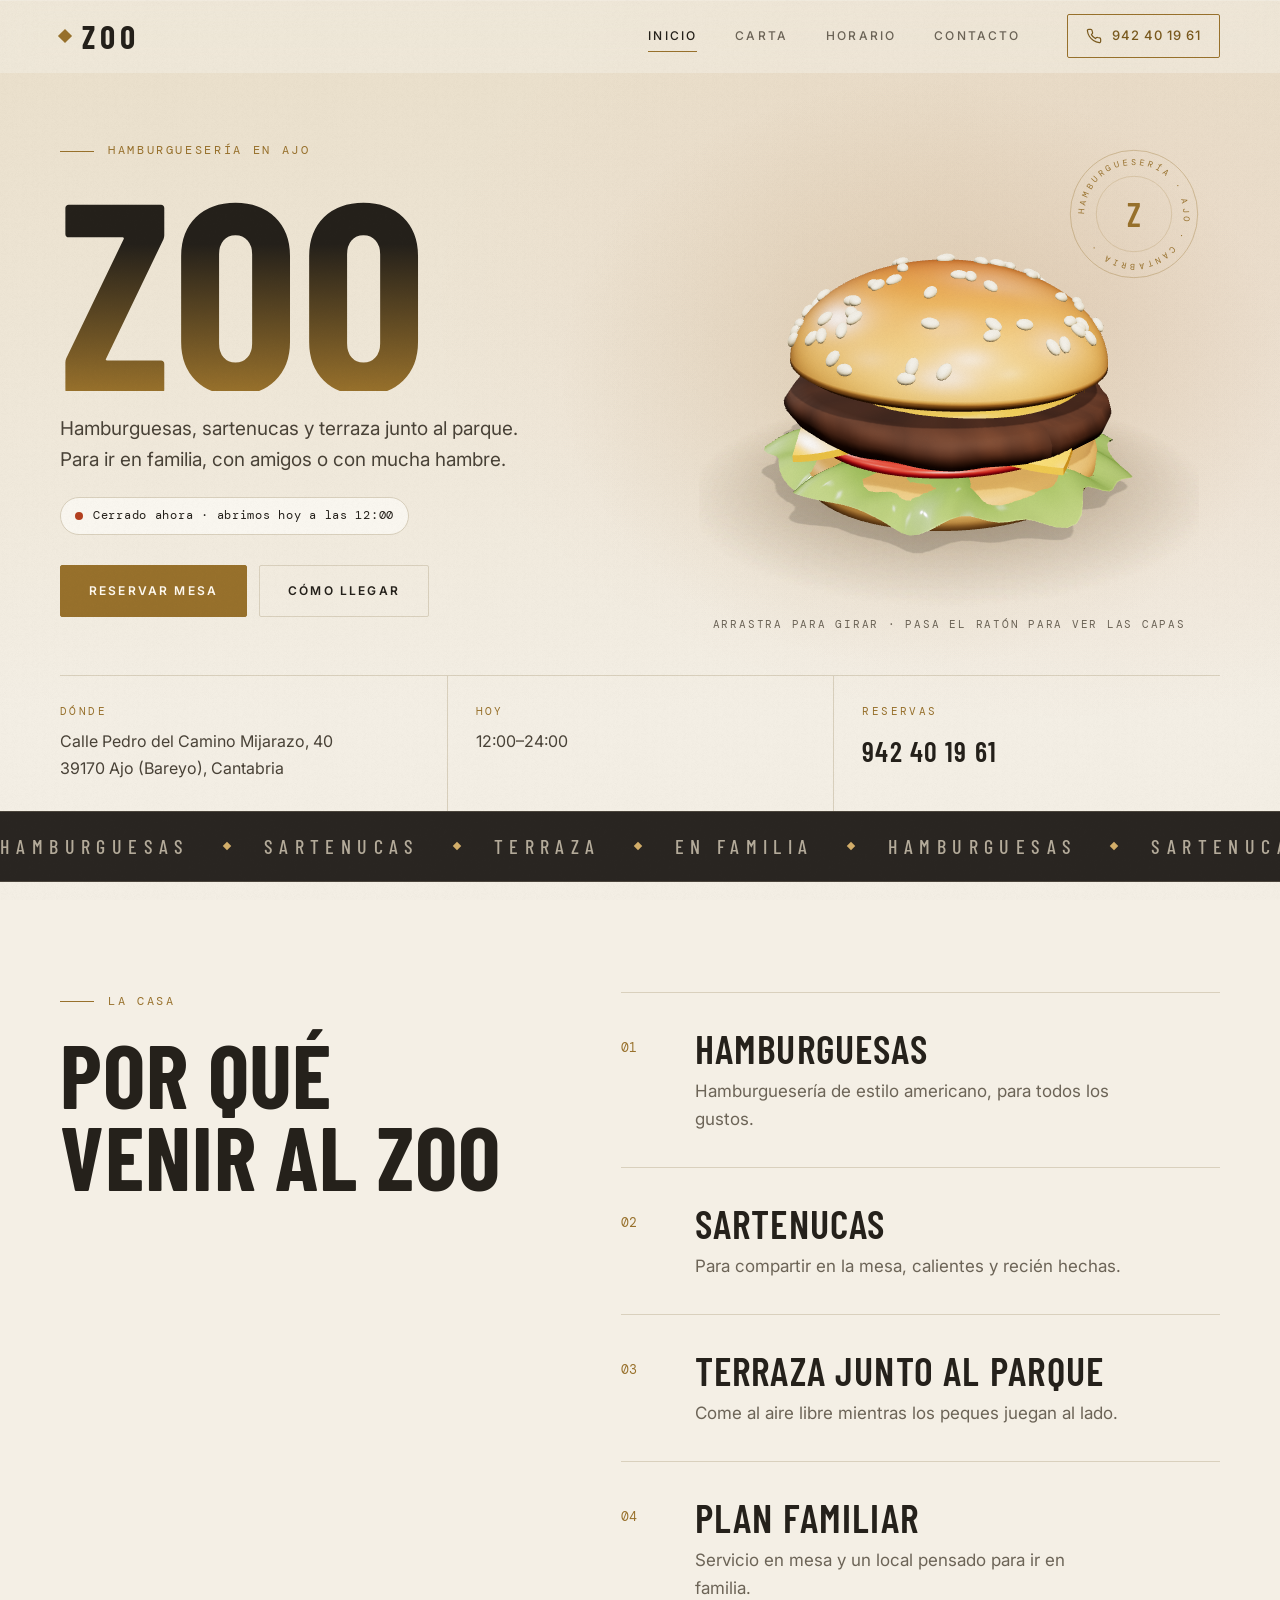
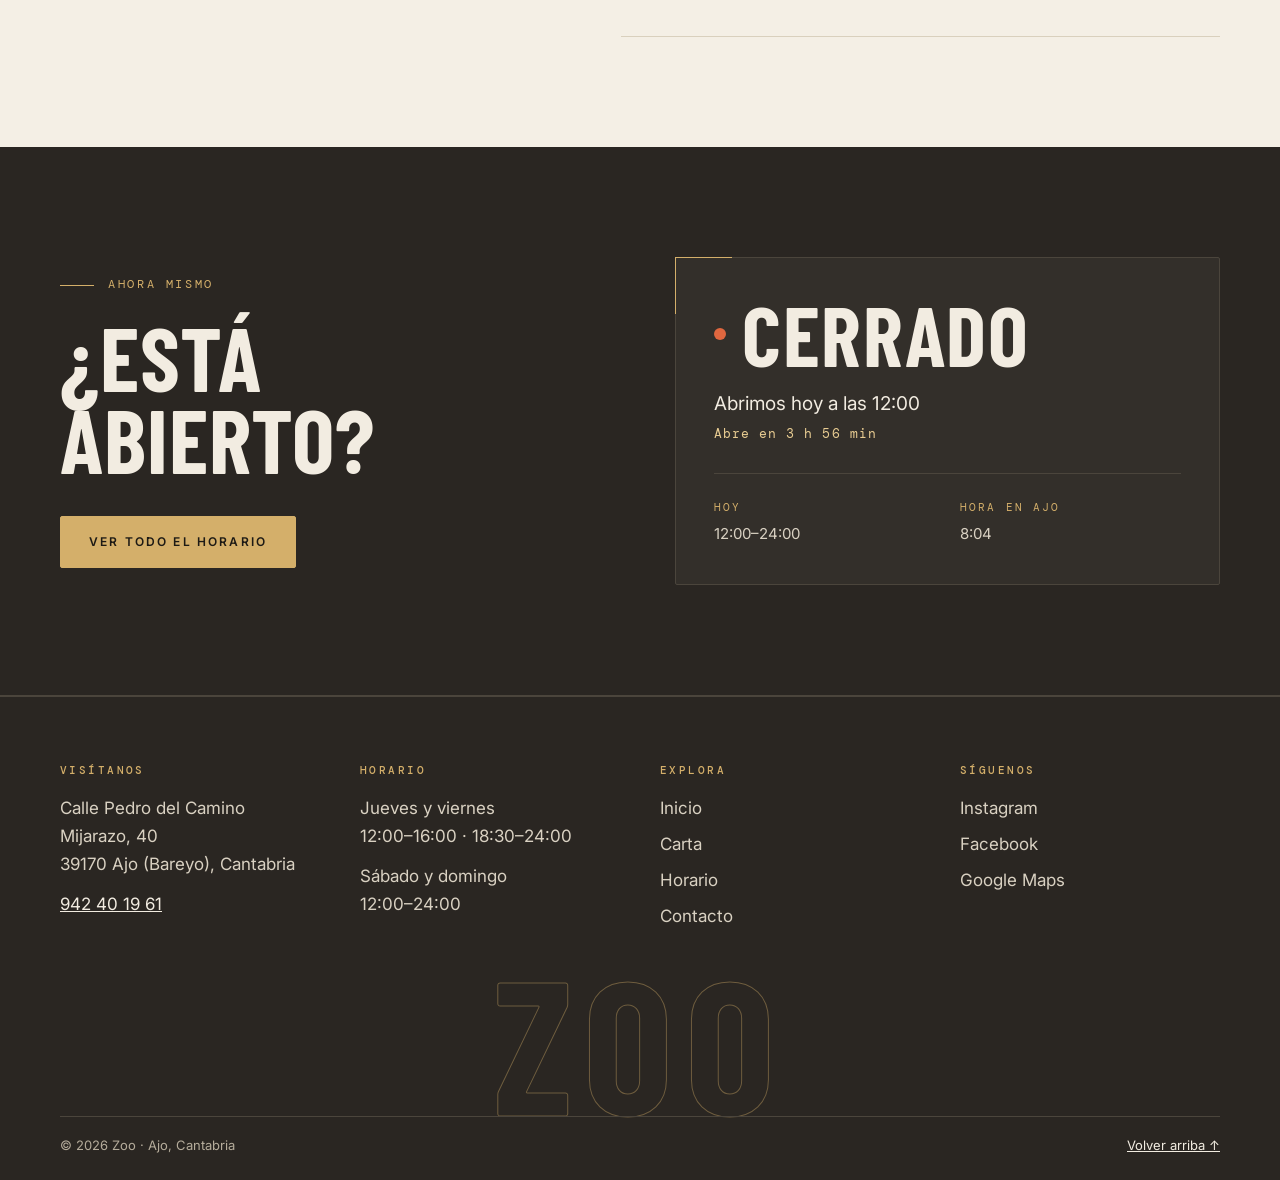
==== commit 669e6e92: "Paleta clara, hamburguesa 3D estilizada con vista de capas, pagina de carta prototipo y cabecera de " ====
--- a/index.html
+++ b/index.html
@@ -2,17 +2,17 @@
 <html lang="es"><head><meta charset="utf-8"><meta name="viewport" content="width=device-width,initial-scale=1">
 <title>Zoo · Hamburguesería en Ajo</title><meta name="description" content="Zoo, hamburguesería en Ajo (Cantabria): hamburguesas, sartenucas y terraza junto al parque."><meta name="robots" content="noindex, nofollow">
 <meta property="og:type" content="website"><meta property="og:title" content="Zoo · Hamburguesería en Ajo"><meta property="og:description" content="Zoo, hamburguesería en Ajo (Cantabria): hamburguesas, sartenucas y terraza junto al parque.">
-<meta name="theme-color" content="#0d0c0a">
+<meta name="theme-color" content="#f4efe5">
 <link rel="icon" href="data:image/svg+xml,%3Csvg xmlns='http://www.w3.org/2000/svg' viewBox='0 0 32 32'%3E%3Crect width='32' height='32' rx='6' fill='%230d0c0a'/%3E%3Ctext x='16' y='23' font-family='Arial Narrow,Arial,sans-serif' font-weight='700' font-size='22' text-anchor='middle' fill='%23c9a45c'%3EZ%3C/text%3E%3C/svg%3E">
 <link rel="preconnect" href="https://fonts.googleapis.com"><link rel="preconnect" href="https://fonts.gstatic.com" crossorigin>
 <link href="https://fonts.googleapis.com/css2?family=Barlow+Condensed:wght@500;600;700&family=Inter:wght@400;500;600&family=DM+Mono:wght@400;500&display=swap" rel="stylesheet">
-<link rel="stylesheet" href="styles.css?v=4">
+<link rel="stylesheet" href="styles.css?v=5">
 <script type="application/ld+json">{"@context":"https://schema.org","@type":"Restaurant","name":"El Zoo","servesCuisine":["Hamburguesas","Americana"],"telephone":"+34942401961","address":{"@type":"PostalAddress","streetAddress":"Calle Pedro del Camino Mijarazo, 40","postalCode":"39170","addressLocality":"Ajo","addressRegion":"Cantabria","addressCountry":"ES"},"openingHoursSpecification":[{"@type":"OpeningHoursSpecification","dayOfWeek":["Thursday","Friday"],"opens":"12:00","closes":"16:00"},{"@type":"OpeningHoursSpecification","dayOfWeek":["Thursday","Friday"],"opens":"18:30","closes":"23:59"},{"@type":"OpeningHoursSpecification","dayOfWeek":["Saturday","Sunday"],"opens":"12:00","closes":"23:59"}]}</script>
 <script type="importmap">{"imports":{"three":"./vendor/three.module.min.js"}}</script>
 </head><body>
 <div class="progress" aria-hidden="true"></div>
 <header class="bar" id="top"><div class="wrap bar-in"><a class="brand" href="index.html" aria-label="Zoo, inicio"><span class="mark"></span>ZOO</a>
-<nav class="navlinks" aria-label="Navegación principal"><a href="index.html" class="active" aria-current="page">Inicio</a><a href="horario.html">Horario</a><a href="contacto.html">Contacto</a></nav>
+<nav class="navlinks" aria-label="Navegación principal"><a href="index.html" class="active" aria-current="page">Inicio</a><a href="carta.html">Carta</a><a href="horario.html">Horario</a><a href="contacto.html">Contacto</a></nav>
 <a class="bar-call" href="tel:+34942401961"><svg viewBox="0 0 24 24" fill="none" stroke="currentColor" stroke-width="1.8" stroke-linecap="round" stroke-linejoin="round" aria-hidden="true"><path d="M22 16.9v3a2 2 0 0 1-2.2 2 19.8 19.8 0 0 1-8.6-3.1 19.5 19.5 0 0 1-6-6A19.8 19.8 0 0 1 2.100 4.200 2 2 0 0 1 4.100 2h3a2 2 0 0 1 2 1.700c.1 1 .4 1.900.7 2.800a2 2 0 0 1-.5 2.100L8.100 9.900a16 16 0 0 0 6 6l1.300-1.300a2 2 0 0 1 2.100-.4c.9.3 1.800.6 2.800.7a2 2 0 0 1 1.700 2z"/></svg><span>942 40 19 61</span></a>
 <button class="menu-toggle" aria-label="Abrir menú" aria-expanded="false"><i></i><i></i></button></div></header>
 <main>
@@ -23,7 +23,7 @@
  <p class="chip" data-open-badge>Consulta nuestro horario</p>
  <div class="actions"><a class="btn btn-gold" href="tel:+34942401961">Reservar mesa</a><a class="btn btn-ghost" href="contacto.html#como-llegar">Cómo llegar</a></div></div>
  <div class="hero-art" data-burger><canvas class="b3d" role="img" aria-label="Hamburguesa en 3D. Arrástrala para girarla"></canvas><div class="b3d-fallback"><svg class="burger" viewBox="0 0 320 300" role="img" aria-label="Hamburguesa">
-<ellipse cx="160" cy="280" rx="118" ry="9" fill="#000" fill-opacity=".45"/>
+<ellipse cx="160" cy="280" rx="118" ry="9" fill="#000" fill-opacity=".2"/>
 <rect x="52" y="232" width="216" height="36" rx="18" fill="#a8672a"/>
 <rect x="38" y="196" width="244" height="42" rx="21" fill="#2e1c12"/>
 <path d="M46 192H274L262 214Q252 226 242 214L232 204Q222 200 212 212L200 238Q190 246 182 236L172 212Q160 200 148 210L138 222Q128 228 120 218L112 204Q100 198 90 210L82 222Q72 226 66 214z" fill="#d79a1c"/>
@@ -31,14 +31,14 @@
 <path d="M38 172q15-24 30 0t30 0t30 0t30 0t30 0t30 0t30 0t30 0v14H38z" fill="#4f7a34"/>
 <path d="M40 170C40 88 94 52 160 52S280 88 280 170Q160 184 40 170z" fill="#b8742f"/>
 <g fill="#ecd9b0"><ellipse cx="100" cy="92" rx="7" ry="4" transform="rotate(-30 100 92)"/><ellipse cx="215" cy="86" rx="7" ry="4" transform="rotate(25 215 86)"/><ellipse cx="160" cy="76" rx="7" ry="4"/><ellipse cx="248" cy="124" rx="7" ry="4" transform="rotate(60 248 124)"/><ellipse cx="72" cy="128" rx="7" ry="4" transform="rotate(-60 72 128)"/><ellipse cx="130" cy="118" rx="7" ry="4" transform="rotate(10 130 118)"/><ellipse cx="195" cy="120" rx="7" ry="4" transform="rotate(-20 195 120)"/></g>
-</svg></div><div class="badge" aria-hidden="true"><svg viewBox="0 0 200 200"><defs><path id="circ" d="M100 100m-76 0a76 76 0 1 1 152 0a76 76 0 1 1-152 0"/></defs><circle cx="100" cy="100" r="98" fill="none" stroke="#c9a45c" stroke-opacity=".5" stroke-width="1"/><circle cx="100" cy="100" r="58" fill="none" stroke="#c9a45c" stroke-opacity=".25" stroke-width="1"/><text font-family="DM Mono,monospace" font-size="13" letter-spacing="5" fill="#c9a45c"><textPath href="#circ">HAMBURGUESERÍA · AJO · CANTABRIA · </textPath></text></svg><b>Z</b></div><p class="b3d-hint">Arrástrala para girarla</p></div>
+</svg></div><div class="badge" aria-hidden="true"><svg viewBox="0 0 200 200"><defs><path id="circ" d="M100 100m-76 0a76 76 0 1 1 152 0a76 76 0 1 1-152 0"/></defs><circle cx="100" cy="100" r="98" fill="none" stroke="#98712c" stroke-opacity=".5" stroke-width="1"/><circle cx="100" cy="100" r="58" fill="none" stroke="#98712c" stroke-opacity=".3" stroke-width="1"/><text font-family="DM Mono,monospace" font-size="13" letter-spacing="5" fill="#98712c"><textPath href="#circ">HAMBURGUESERÍA · AJO · CANTABRIA · </textPath></text></svg><b>Z</b></div><p class="b3d-hint"><span class="h-d">Arrastra para girar · pasa el ratón para ver las capas</span><span class="h-m">Arrastra para girar · toca para ver las capas</span></p></div>
 </div>
 <div class="wrap"><div class="facts">
  <div><span>Dónde</span><p>Calle Pedro del Camino Mijarazo, 40<br>39170 Ajo (Bareyo), Cantabria</p></div>
  <div><span>Hoy</span><p data-today>Jueves a domingo</p></div>
  <div><span>Reservas</span><p><a href="tel:+34942401961">942 40 19 61</a></p></div>
 </div></div></section>
-<div class="ribbon" aria-hidden="true"><div class="ribbon-track"><span>Hamburguesas</span><b></b><span>Sartenucas</span><b></b><span>Terraza</span><b></b><span>En familia</span><b></b><span>Hamburguesas</span><b></b><span>Sartenucas</span><b></b><span>Terraza</span><b></b><span>En familia</span><b></b><span>Hamburguesas</span><b></b><span>Sartenucas</span><b></b><span>Terraza</span><b></b><span>En familia</span><b></b><span>Hamburguesas</span><b></b><span>Sartenucas</span><b></b><span>Terraza</span><b></b><span>En familia</span><b></b></div></div>
+<div class="ribbon dark" aria-hidden="true"><div class="ribbon-track"><span>Hamburguesas</span><b></b><span>Sartenucas</span><b></b><span>Terraza</span><b></b><span>En familia</span><b></b><span>Hamburguesas</span><b></b><span>Sartenucas</span><b></b><span>Terraza</span><b></b><span>En familia</span><b></b><span>Hamburguesas</span><b></b><span>Sartenucas</span><b></b><span>Terraza</span><b></b><span>En familia</span><b></b><span>Hamburguesas</span><b></b><span>Sartenucas</span><b></b><span>Terraza</span><b></b><span>En familia</span><b></b></div></div>
 <section class="section why"><div class="wrap why-grid">
  <div class="why-head"><p class="kicker">La casa</p><h2 class="big-h reveal">POR QUÉ<br> VENIR AL ZOO</h2></div>
  <ol class="list">
@@ -47,23 +47,19 @@
   <li class="item" data-spot><span class="n">03</span><div><h3>Terraza junto al parque</h3><p>Come al aire libre mientras los peques juegan al lado.</p></div></li>
   <li class="item" data-spot><span class="n">04</span><div><h3>Plan familiar</h3><p>Servicio en mesa y un local pensado para ir en familia.</p></div></li>
  </ol></div></section>
-<section class="duo-sec"><div class="wrap"><p class="kicker">De las más pedidas</p>
-<div class="duo">
- <a class="panel p-a" data-spot href="tel:+34942401961"><span class="p-i">01</span><span class="p-word">LYNX</span><span class="p-txt">La hamburguesa que más nombran. Pregúntanos por ella.</span></a>
- <a class="panel p-b" data-spot href="tel:+34942401961"><span class="p-i">02</span><span class="p-word">SARTENUCAS</span><span class="p-txt">Para pedir al centro y picar entre todos.</span></a>
-</div></div></section>
-<section class="section open-sec"><div class="wrap open-grid">
- <div class="reveal"><p class="kicker">Ahora mismo</p><h2 class="big-h">¿ESTÁ<br> ABIERTO?</h2><p class="lead">Se actualiza solo, con la hora de Ajo.</p>
+<section class="section open-sec dark"><div class="wrap open-grid">
+ <div class="reveal"><p class="kicker">Ahora mismo</p><h2 class="big-h">¿ESTÁ<br> ABIERTO?</h2>
  <div class="actions"><a class="btn btn-gold" href="horario.html">Ver todo el horario</a></div></div>
  <div class="status" data-door aria-live="polite"><div class="st-top"><span class="st-dot"></span><strong data-door-title>Zoo</strong></div>
 <p class="st-sub" data-door-sub>Consulta el horario</p><p class="st-extra" data-door-extra></p>
 <dl class="st-meta"><div><dt>Hoy</dt><dd data-today>Jueves a domingo</dd></div><div><dt>Hora en Ajo</dt><dd data-clock>--:--</dd></div></dl></div>
 </div></section></main>
-<footer class="footer"><div class="wrap footer-top">
+<footer class="footer dark"><div class="wrap footer-top">
 <div><h4>Visítanos</h4><p>Calle Pedro del Camino Mijarazo, 40<br>39170 Ajo (Bareyo), Cantabria</p><p><a href="tel:+34942401961">942 40 19 61</a></p></div>
 <div><h4>Horario</h4><p>Jueves y viernes<br>12:00–16:00 · 18:30–24:00</p><p>Sábado y domingo<br>12:00–24:00</p></div>
-<div><h4>Explora</h4><div class="footer-links"><a href="index.html">Inicio</a><a href="horario.html">Horario</a><a href="contacto.html">Contacto</a><a href="https://maps.google.com/?cid=13415210759861047457" target="_blank" rel="noopener">Google Maps</a></div></div>
+<div><h4>Explora</h4><div class="footer-links"><a href="index.html">Inicio</a><a href="carta.html">Carta</a><a href="horario.html">Horario</a><a href="contacto.html">Contacto</a></div></div>
+<div><h4>Síguenos</h4><div class="footer-links"><a href="#" data-social>Instagram</a><a href="#" data-social>Facebook</a><a href="https://maps.google.com/?cid=13415210759861047457" target="_blank" rel="noopener">Google Maps</a></div></div>
 </div><div class="giant" aria-hidden="true">ZOO</div>
 <div class="wrap footer-bottom"><span>© 2026 Zoo · Ajo, Cantabria</span><a href="#top">Volver arriba ↑</a></div></footer>
 <div class="dock"><a class="btn btn-gold" href="tel:+34942401961">Llamar</a><a class="btn btn-ghost" href="contacto.html#como-llegar">Cómo llegar</a></div>
-<script src="script.js?v=4"></script><script type="module" src="burger3d.js?v=4"></script></body></html>+<script src="script.js?v=5"></script><script type="module" src="burger3d.js?v=5"></script></body></html>
--- a/styles.css
+++ b/styles.css
@@ -1,20 +1,21 @@
-/* Zoo · carbón, hueso y latón */
-:root{--ink:#0d0c0a;--coal:#151310;--coal2:#1c1915;--line:#2e2a23;--bone:#efe8dc;--mute:#a59d8e;--gold:#c9a45c;--gold2:#e2c07e;--ember:#c4492a;--ok:#5bbf8a;
---display:'Barlow Condensed','Arial Narrow',sans-serif;--body:'Inter',system-ui,sans-serif;--mono:'DM Mono',ui-monospace,monospace;color-scheme:dark}
+/* Zoo · hueso, carbón cálido y latón */
+:root{--ink:#f4efe5;--coal:#ebe4d5;--coal2:#faf7f0;--line:#d9d0bd;--bone:#25211b;--soft:#4a4338;--mute:#6c6457;--gold:#98712c;--gold2:#7a5a1e;--on-gold:#fffaf0;--ember:#b4401f;--ok:#2f8a5c;
+--display:'Barlow Condensed','Arial Narrow',sans-serif;--body:'Inter',system-ui,sans-serif;--mono:'DM Mono',ui-monospace,monospace}
+.dark{--ink:#2a2622;--coal:#332f2a;--coal2:#3b3630;--line:#4b453c;--bone:#f2ece1;--soft:#d9d1c2;--mute:#b5ac9b;--gold:#d4af6a;--gold2:#e8cc92;--on-gold:#1d1a15;--ember:#e0673f;--ok:#5bbf8a;background:var(--ink);color:var(--bone)}
 *{box-sizing:border-box}html{scroll-behavior:smooth;overflow-x:clip}
 body{margin:0;background:var(--ink);color:var(--bone);font-family:var(--body);font-size:17px;line-height:1.65;font-weight:400;overflow-x:clip;-webkit-font-smoothing:antialiased}
-body:before{content:'';position:fixed;inset:0;z-index:100;pointer-events:none;opacity:.05;background:url("data:image/svg+xml,%3Csvg xmlns='http://www.w3.org/2000/svg' width='160' height='160'%3E%3Cfilter id='n'%3E%3CfeTurbulence baseFrequency='.9' numOctaves='2' stitchTiles='stitch'/%3E%3CfeColorMatrix values='0 0 0 0 1 0 0 0 0 1 0 0 0 0 1 0 0 0 .6 0'/%3E%3C/filter%3E%3Crect width='100%25' height='100%25' filter='url(%23n)'/%3E%3C/svg%3E")}
+body:before{content:'';position:fixed;inset:0;z-index:100;pointer-events:none;opacity:.045;background:url("data:image/svg+xml,%3Csvg xmlns='http://www.w3.org/2000/svg' width='160' height='160'%3E%3Cfilter id='n'%3E%3CfeTurbulence baseFrequency='.9' numOctaves='2' stitchTiles='stitch'/%3E%3CfeColorMatrix values='0 0 0 0 0 0 0 0 0 0 0 0 0 0 0 0 0 0 .6 0'/%3E%3C/filter%3E%3Crect width='100%25' height='100%25' filter='url(%23n)'/%3E%3C/svg%3E")}
 a{color:inherit}img,svg{max-width:100%}.wrap{width:min(1160px,calc(100% - 48px));margin-inline:auto}
 :focus-visible{outline:2px solid var(--gold);outline-offset:3px}[id]{scroll-margin-top:90px}main{overflow-x:clip}
-h1,h2,h3{margin:0;font-weight:600}h1,h2,h3,.zoo-word,.p-word,.giant,.brand{font-family:var(--display)}
+h1,h2,h3{margin:0;font-weight:600}h1,h2,h3,.zoo-word,.giant,.brand{font-family:var(--display)}
 .big-h{font-size:clamp(46px,7vw,96px);line-height:.92;text-transform:uppercase;letter-spacing:.01em;font-weight:700;margin-bottom:36px}p{margin:0 0 16px}
 .kicker{font-family:var(--mono);font-size:12px;text-transform:uppercase;letter-spacing:.22em;margin:0 0 20px;color:var(--gold);display:flex;align-items:center;gap:14px}
 .kicker:before{content:'';width:34px;height:1px;background:var(--gold)}
-.lead{font-size:19px;max-width:500px;color:#cfc7b8}
+.lead{font-size:19px;max-width:500px;color:var(--soft)}
 .progress{position:fixed;top:0;left:0;right:0;height:2px;z-index:120;transform-origin:left;transform:scaleX(0);background:linear-gradient(90deg,var(--gold),var(--ember))}
 /* barra superior */
-.bar{position:sticky;top:0;z-index:50;background:rgba(13,12,10,.4);backdrop-filter:blur(14px);-webkit-backdrop-filter:blur(14px);border-bottom:1px solid transparent;transition:background .3s,border-color .3s}
-.bar.scrolled{background:rgba(13,12,10,.9);border-color:var(--line)}
+.bar{position:sticky;top:0;z-index:50;background:rgba(244,239,229,.5);backdrop-filter:blur(14px);-webkit-backdrop-filter:blur(14px);border-bottom:1px solid transparent;transition:background .3s,border-color .3s}
+.bar.scrolled{background:rgba(244,239,229,.92);border-color:var(--line)}
 .bar-in{display:flex;align-items:center;gap:30px;height:72px}
 .brand{display:flex;align-items:center;gap:12px;text-decoration:none;font-weight:700;font-size:32px;letter-spacing:.16em;margin-right:auto}
 .brand .mark{width:10px;height:10px;background:var(--gold);transform:rotate(45deg)}
@@ -22,97 +23,108 @@
 .navlinks a:after{content:'';position:absolute;left:16px;right:16px;bottom:4px;height:1px;background:var(--gold);transform:scaleX(0);transition:transform .3s}
 .navlinks a:hover,.navlinks a.active{color:var(--bone)}.navlinks a:hover:after,.navlinks a.active:after{transform:scaleX(1)}
 .bar-call{display:flex;align-items:center;gap:10px;border:1px solid var(--gold);color:var(--gold2);text-decoration:none;font-size:13px;font-weight:500;letter-spacing:.08em;padding:10px 18px;border-radius:2px;transition:background .25s,color .25s}
-.bar-call:hover{background:var(--gold);color:#16130d}.bar-call svg{width:16px;height:16px}
+.bar-call:hover{background:var(--gold);color:var(--on-gold)}.bar-call svg{width:16px;height:16px}
 .menu-toggle{display:none;width:44px;height:44px;border:1px solid var(--line);background:transparent;cursor:pointer;position:relative;border-radius:2px}
 .menu-toggle i{position:absolute;left:12px;right:12px;height:1px;background:var(--bone);transition:transform .25s}.menu-toggle i:first-child{top:18px}.menu-toggle i:last-child{top:25px}
 .menu-toggle[aria-expanded=true] i:first-child{transform:translateY(3.5px) rotate(45deg)}.menu-toggle[aria-expanded=true] i:last-child{transform:translateY(-3.5px) rotate(-45deg)}
 /* botones */
 .btn{display:inline-flex;align-items:center;justify-content:center;padding:15px 28px;border:1px solid var(--gold);border-radius:2px;font-family:var(--body);font-weight:600;font-size:12px;letter-spacing:.18em;text-transform:uppercase;text-decoration:none;background:transparent;color:var(--bone);cursor:pointer;transition:transform .2s,background .25s,color .25s,border-color .25s,box-shadow .25s}
 .btn:hover{transform:translateY(-2px)}.btn:active{transform:translateY(0)}
-.btn-gold{background:var(--gold);color:#16130d}.btn-gold:hover{background:var(--gold2);box-shadow:0 10px 30px -8px rgba(201,164,92,.55)}
-.btn-ghost{border-color:#4a4333}.btn-ghost:hover{border-color:var(--gold);color:var(--gold2)}
+.btn-gold{background:var(--gold);color:var(--on-gold)}.btn-gold:hover{background:var(--gold2);box-shadow:0 10px 26px -10px rgba(122,90,30,.6)}
+.btn-ghost{border-color:var(--line)}.btn-ghost:hover{border-color:var(--gold);color:var(--gold2)}
 .actions{display:flex;flex-wrap:wrap;gap:12px;margin-top:30px}
-.chip{display:inline-flex;align-items:center;gap:10px;margin:6px 0 0;padding:8px 14px;border:1px solid var(--line);border-radius:999px;background:rgba(21,19,16,.7);font-family:var(--mono);font-size:12px;letter-spacing:.06em;color:var(--bone)}
+.chip{display:inline-flex;align-items:center;gap:10px;margin:6px 0 0;padding:8px 14px;border:1px solid var(--line);border-radius:999px;background:var(--coal2);font-family:var(--mono);font-size:12px;letter-spacing:.06em;color:var(--bone)}
 .chip:before{content:'';width:8px;height:8px;border-radius:50%;background:var(--mute)}
-.chip.is-open:before{background:var(--ok);box-shadow:0 0 0 0 rgba(91,191,138,.6);animation:pulse 2.2s infinite}.chip.is-closed:before{background:var(--ember)}
+.chip.is-open:before{background:var(--ok);box-shadow:0 0 0 0 rgba(47,138,92,.6);animation:pulse 2.2s infinite}.chip.is-closed:before{background:var(--ember)}
 @keyframes pulse{70%{box-shadow:0 0 0 9px rgba(91,191,138,0)}100%{box-shadow:0 0 0 0 rgba(91,191,138,0)}}
 /* portada */
-.hero{position:relative;overflow:hidden;isolation:isolate;padding:44px 0 0;margin-top:-72px;padding-top:128px}
-.hero:before{content:'';position:absolute;inset:0;z-index:-1;background:radial-gradient(520px 420px at var(--mx,72%) var(--my,46%),rgba(201,164,92,.17),transparent 70%),radial-gradient(900px 600px at 82% 38%,rgba(196,73,42,.10),transparent 70%),linear-gradient(180deg,#14110d,var(--ink) 85%)}
+.hero{position:relative;overflow:hidden;isolation:isolate;margin-top:-72px;padding:128px 0 0}
+.hero:before{content:'';position:absolute;inset:0;z-index:-1;background:radial-gradient(520px 420px at var(--mx,72%) var(--my,46%),rgba(152,113,44,.18),transparent 70%),radial-gradient(900px 600px at 82% 38%,rgba(180,64,31,.07),transparent 70%),linear-gradient(180deg,#eadfca,var(--ink) 88%)}
 .hero-grid{display:grid;grid-template-columns:1.05fr .95fr;gap:20px;align-items:center}
 .zoo-word{display:flex;gap:.02em;margin:0 0 22px;line-height:.78;font-weight:700;letter-spacing:.02em}
-.zl{font-size:clamp(130px,21vw,270px);display:inline-block;background:linear-gradient(180deg,var(--bone) 35%,#8d7a52);-webkit-background-clip:text;background-clip:text;color:transparent;animation:rise 1.1s cubic-bezier(.2,.8,.2,1) both}
+.zl{font-size:clamp(130px,21vw,270px);display:inline-block;background:linear-gradient(180deg,var(--bone) 30%,var(--gold));-webkit-background-clip:text;background-clip:text;color:transparent;animation:rise 1.1s cubic-bezier(.2,.8,.2,1) both}
 .zl2{animation-delay:.12s}.zl3{animation-delay:.24s}
 @keyframes rise{from{opacity:0;transform:translateY(40%)}to{opacity:1;transform:none}}
-.hero-art{position:relative;justify-self:center;width:min(500px,100%);cursor:pointer}
+.hero-art{position:relative;justify-self:center;width:min(500px,100%)}
 .burger{width:100%;height:auto;overflow:visible}
 .badge{position:absolute;right:0;top:4%;width:130px;height:130px;display:grid;place-items:center;z-index:2}
 .badge svg{position:absolute;inset:0;animation:spin 40s linear infinite}.badge b{font-family:var(--display);font-weight:600;font-size:34px;color:var(--gold);position:relative}
 @keyframes spin{to{transform:rotate(360deg)}}
-.b3d{display:block;width:100%;aspect-ratio:1/1;touch-action:pan-y;cursor:grab;position:relative;z-index:1;opacity:0;transition:opacity .8s;-webkit-mask-image:linear-gradient(to bottom,transparent 0,#000 13%);mask-image:linear-gradient(to bottom,transparent 0,#000 13%)}
+.b3d{display:block;width:100%;aspect-ratio:1/1;touch-action:pan-y;cursor:grab;position:relative;z-index:1;opacity:0;transition:opacity .8s}
 .hero-art.has3d .b3d{opacity:1}.b3d-fallback{position:absolute;inset:8% 6% 6%;display:grid;place-items:center}.hero-art.has3d .b3d-fallback{display:none}
-.b3d-hint{position:absolute;left:0;right:0;bottom:-4px;margin:0;text-align:center;font-family:var(--mono);font-size:11px;letter-spacing:.2em;text-transform:uppercase;color:var(--mute);pointer-events:none}
+.b3d-hint{position:absolute;left:0;right:0;bottom:-4px;margin:0;text-align:center;font-family:var(--mono);font-size:11px;letter-spacing:.16em;text-transform:uppercase;color:var(--mute);pointer-events:none}
+.b3d-hint .h-m{display:none}@media(hover:none){.b3d-hint .h-d{display:none}.b3d-hint .h-m{display:inline}}
 .facts{display:grid;grid-template-columns:repeat(3,1fr);border-top:1px solid var(--line);margin-top:46px}
 .facts>div{padding:26px 28px 30px 0}.facts>div+div{padding-left:28px;border-left:1px solid var(--line)}
 .facts span{display:block;font-family:var(--mono);font-size:11px;letter-spacing:.22em;text-transform:uppercase;color:var(--gold);margin-bottom:8px}
-.facts p{margin:0;font-size:16px;color:#d8d0c1}.facts a{text-decoration:none;font-family:var(--display);font-size:28px;font-weight:600;letter-spacing:.04em;color:var(--bone)}.facts a:hover{color:var(--gold2)}
+.facts p{margin:0;font-size:16px;color:var(--soft)}.facts a{text-decoration:none;font-family:var(--display);font-size:28px;font-weight:600;letter-spacing:.04em;color:var(--bone)}.facts a:hover{color:var(--gold2)}
 /* cinta */
-.ribbon{border-block:1px solid var(--line);background:var(--coal);overflow:hidden}
+.ribbon{border-block:1px solid var(--line);overflow:hidden}
 .ribbon-track{display:flex;align-items:center;gap:34px;width:max-content;padding:18px 0;font-family:var(--display);font-size:20px;font-weight:500;letter-spacing:.32em;text-transform:uppercase;color:var(--mute);animation:slide 40s linear infinite}
 .ribbon-track b{width:6px;height:6px;background:var(--gold);transform:rotate(45deg)}@keyframes slide{to{transform:translateX(-50%)}}
 .section{padding:110px 0}
 /* por qué */
 .why-grid{display:grid;grid-template-columns:.9fr 1.1fr;gap:70px;align-items:start}.why-head{position:sticky;top:110px}
 .list{list-style:none;margin:0;padding:0;border-bottom:1px solid var(--line)}
-.item{position:relative;display:grid;grid-template-columns:64px 1fr;gap:10px;padding:34px 12px 34px 0;border-top:1px solid var(--line);transition:padding .35s,background .35s;background:radial-gradient(260px 160px at var(--mx,50%) var(--my,50%),rgba(201,164,92,0),transparent 70%)}
-.item:hover{padding-left:16px;background:radial-gradient(300px 180px at var(--mx,50%) var(--my,50%),rgba(201,164,92,.10),transparent 70%)}
+.item{position:relative;display:grid;grid-template-columns:64px 1fr;gap:10px;padding:34px 12px 34px 0;border-top:1px solid var(--line);transition:padding .35s,background .35s;background:radial-gradient(260px 160px at var(--mx,50%) var(--my,50%),rgba(152,113,44,0),transparent 70%)}
+.item:hover{padding-left:16px;background:radial-gradient(300px 180px at var(--mx,50%) var(--my,50%),rgba(152,113,44,.12),transparent 70%)}
 .n{font-family:var(--mono);font-size:13px;color:var(--gold);padding-top:10px}
 .item h3{font-size:clamp(28px,3.4vw,40px);text-transform:uppercase;letter-spacing:.03em;line-height:1.05;margin-bottom:8px}.item p{margin:0;color:var(--mute);max-width:430px}
-/* destacadas */
-.duo-sec{background:var(--coal);border-block:1px solid var(--line);padding:84px 0 96px}
-.duo{display:flex;gap:16px;height:380px}
-.panel{flex:1;position:relative;display:flex;flex-direction:column;justify-content:flex-end;gap:10px;padding:32px;border:1px solid var(--line);border-radius:2px;text-decoration:none;overflow:hidden;background:var(--ink);transition:flex .6s cubic-bezier(.2,.8,.2,1),border-color .3s}
-.panel:before{content:'';position:absolute;inset:0;background:radial-gradient(420px 320px at var(--mx,30%) var(--my,100%),rgba(201,164,92,.16),transparent 70%);opacity:.7;transition:opacity .3s}
-.p-b:before{background:radial-gradient(420px 320px at var(--mx,70%) var(--my,100%),rgba(196,73,42,.20),transparent 70%)}
-.panel:hover,.panel.on{flex:1.8;border-color:var(--gold)}.panel>*{position:relative}
-.p-i{position:absolute;top:26px;left:32px;font-family:var(--mono);font-size:12px;letter-spacing:.2em;color:var(--gold)}
-.p-word{font-size:clamp(40px,5.2vw,76px);font-weight:700;line-height:.9;letter-spacing:.02em}
-.p-txt{max-width:340px;color:#cfc7b8;opacity:0;transform:translateY(14px);transition:.45s .1s}.panel:hover .p-txt,.panel.on .p-txt{opacity:1;transform:none}
 /* estado */
 .open-sec{border-bottom:1px solid var(--line)}.open-grid{display:grid;grid-template-columns:1fr 1fr;gap:70px;align-items:center}
-.status{border:1px solid var(--line);background:linear-gradient(160deg,var(--coal2),var(--coal));padding:38px;border-radius:2px;position:relative}
+.status{border:1px solid var(--line);background:var(--coal);padding:38px;border-radius:2px;position:relative}
 .status:before{content:'';position:absolute;left:-1px;top:-1px;width:56px;height:56px;border-top:1px solid var(--gold);border-left:1px solid var(--gold)}
 .st-top{display:flex;align-items:center;gap:16px}.st-dot{width:12px;height:12px;border-radius:50%;background:var(--mute)}
 .status strong{font-family:var(--display);font-weight:700;font-size:clamp(54px,7vw,84px);line-height:.9;text-transform:uppercase;letter-spacing:.02em}
 .status.is-open .st-dot{background:var(--ok);animation:pulse 2.2s infinite}.status.is-closed .st-dot{background:var(--ember)}
 .st-sub{margin:16px 0 4px;font-size:19px}.st-extra{margin:0;font-family:var(--mono);font-size:13px;letter-spacing:.08em;color:var(--gold2);min-height:20px}
 .st-meta{display:grid;grid-template-columns:1fr 1fr;gap:24px;margin:28px 0 0;padding-top:24px;border-top:1px solid var(--line)}.st-meta div{min-width:0}
-.st-meta dt{font-family:var(--mono);font-size:11px;letter-spacing:.2em;text-transform:uppercase;color:var(--gold);margin-bottom:6px}.st-meta dd{margin:0;color:#d8d0c1;font-size:15px}
+.st-meta dt{font-family:var(--mono);font-size:11px;letter-spacing:.2em;text-transform:uppercase;color:var(--gold);margin-bottom:6px}.st-meta dd{margin:0;color:var(--soft);font-size:15px}
 /* cabeceras */
-.head-sec{position:relative;margin-top:-72px;padding:150px 0 70px;border-bottom:1px solid var(--line);background:radial-gradient(700px 400px at 85% 20%,rgba(201,164,92,.12),transparent 70%),linear-gradient(180deg,#14110d,var(--ink))}
-.head-grid{display:grid;grid-template-columns:1.1fr .9fr;gap:50px;align-items:center}.head-sm{padding-bottom:56px}
+.head-sec{position:relative;margin-top:-72px;padding:150px 0 70px;border-bottom:1px solid var(--line);background:radial-gradient(700px 400px at 85% 20%,rgba(152,113,44,.14),transparent 70%),linear-gradient(180deg,#eadfca,var(--ink))}
+.head-grid{display:grid;grid-template-columns:1.1fr .9fr;gap:50px;align-items:center}
 .page-title{font-size:clamp(60px,10.5vw,138px);line-height:.88;text-transform:uppercase;font-weight:700;margin-bottom:18px}
+.head-sm{padding:122px 0 34px}.head-sm .page-title{font-size:clamp(38px,5vw,64px);margin-bottom:0;line-height:.95}.head-sm .kicker{margin-bottom:12px}
+.head-bar{display:flex;align-items:flex-end;justify-content:space-between;gap:24px;flex-wrap:wrap}
+.social{list-style:none;margin:0;padding:0;display:flex;gap:10px;flex-wrap:wrap}
+.social a{display:inline-flex;align-items:center;gap:10px;padding:11px 18px;border:1px solid var(--line);border-radius:2px;text-decoration:none;font-size:12px;font-weight:600;letter-spacing:.16em;text-transform:uppercase;background:var(--coal2);transition:border-color .25s,color .25s,transform .2s}
+.social a:hover{border-color:var(--gold);color:var(--gold2);transform:translateY(-2px)}.social svg{width:18px;height:18px}
 /* línea de tiempo */
-.tl{background:var(--coal);border:1px solid var(--line);padding:26px 28px;border-radius:2px}
+.tl{background:var(--coal2);border:1px solid var(--line);padding:26px 28px;border-radius:2px}
 .tl-scale,.tl-row{display:grid;grid-template-columns:110px 1fr 230px;gap:14px;align-items:center}.tl-scale>div{display:flex;justify-content:space-between;font-family:var(--mono);font-size:11px;color:var(--mute);margin-bottom:6px}
-.tl-row{padding:11px 0;border-top:1px solid var(--line)}.tl-day{font-weight:500}.tl-row.is-today .tl-day:after{content:'HOY';font-family:var(--mono);font-size:10px;letter-spacing:.1em;background:var(--gold);color:#16130d;border-radius:2px;padding:2px 7px;margin-left:10px;vertical-align:2px}
-.tl-track{position:relative;height:26px;background:var(--ink);border-radius:2px;border:1px solid var(--line);overflow:hidden}
-.tl-seg{position:absolute;top:0;bottom:0;background:linear-gradient(180deg,var(--gold2),var(--gold));transform-origin:left;animation:grow 1s cubic-bezier(.2,.8,.2,1) both}
+.tl-row{padding:11px 0;border-top:1px solid var(--line)}.tl-day{font-weight:500}.tl-row.is-today .tl-day:after{content:'HOY';font-family:var(--mono);font-size:10px;letter-spacing:.1em;background:var(--gold);color:var(--on-gold);border-radius:2px;padding:2px 7px;margin-left:10px;vertical-align:2px}
+.tl-track{position:relative;height:26px;background:var(--coal);border-radius:2px;border:1px solid var(--line);overflow:hidden}
+.tl-seg{position:absolute;top:0;bottom:0;background:linear-gradient(180deg,#b88a3c,var(--gold));transform-origin:left;animation:grow 1s cubic-bezier(.2,.8,.2,1) both}
 @keyframes grow{from{transform:scaleX(0)}}
-.tl-now{position:absolute;top:-2px;bottom:-2px;width:2px;background:var(--ember);z-index:2;box-shadow:0 0 12px var(--ember)}
-.tl-txt{font-family:var(--mono);font-size:12px;text-align:right;white-space:nowrap;color:#d8d0c1}.tl-row.is-closed .tl-txt{color:var(--mute)}
+.tl-now{position:absolute;top:-2px;bottom:-2px;width:2px;background:var(--ember);z-index:2;box-shadow:0 0 10px var(--ember)}
+.tl-txt{font-family:var(--mono);font-size:12px;text-align:right;white-space:nowrap;color:var(--soft)}.tl-row.is-closed .tl-txt{color:var(--mute)}
 .tl-note{margin:22px 0 0;font-size:15px;color:var(--mute)}
+/* carta */
+.menu-bar{position:sticky;top:72px;z-index:40;background:rgba(244,239,229,.94);backdrop-filter:blur(12px);-webkit-backdrop-filter:blur(12px);border-bottom:1px solid var(--line)}
+.menu-bar-in{display:flex;align-items:center;gap:20px;justify-content:space-between;padding:10px 0}
+.menu-tabs{display:flex;gap:4px;overflow-x:auto;scrollbar-width:none}.menu-tabs::-webkit-scrollbar{display:none}
+.menu-tabs a{white-space:nowrap;text-decoration:none;font-size:12px;font-weight:600;letter-spacing:.16em;text-transform:uppercase;color:var(--mute);padding:11px 16px;border-bottom:2px solid transparent;transition:color .2s,border-color .2s}
+.menu-tabs a:hover{color:var(--bone)}.menu-tabs a.on{color:var(--gold2);border-color:var(--gold)}
+.menu-search input{width:230px;max-width:100%;padding:11px 14px;border:1px solid var(--line);border-radius:2px;background:var(--coal2);color:var(--bone);font:400 14px var(--body)}
+.menu-search input:focus{outline:2px solid var(--gold);outline-offset:1px}
+.menu-cat{padding:54px 0 10px;scroll-margin-top:150px}.menu-cat h2{font-size:clamp(40px,5vw,64px);text-transform:uppercase;font-weight:700;line-height:1;margin-bottom:8px}
+.menu-cat .sub{color:var(--mute);margin-bottom:26px}
+.dishes{list-style:none;margin:0;padding:0;display:grid;grid-template-columns:1fr 1fr;gap:0 64px;border-top:1px solid var(--line)}
+.dish{padding:22px 0;border-bottom:1px solid var(--line)}.dish-top{display:flex;align-items:baseline;gap:12px}
+.dish h3{font-size:26px;text-transform:uppercase;letter-spacing:.03em;line-height:1.1}.dish-top i{flex:1;border-bottom:1px dotted var(--mute);transform:translateY(-4px);opacity:.6}
+.price{font-family:var(--mono);font-size:15px;color:var(--gold2);white-space:nowrap}.dish p{margin:6px 0 0;color:var(--mute);font-size:15px}
+.menu-empty{display:none;padding:60px 0;text-align:center;color:var(--mute)}.menu-empty.show{display:block}
 /* contacto */
-.section-tight{padding:70px 0 100px}
+.section-tight{padding:56px 0 100px}
 .contact-grid{display:grid;grid-template-columns:.9fr 1.1fr;gap:40px;align-items:stretch}
-.info-card{background:var(--coal);border:1px solid var(--line);padding:36px;border-radius:2px;position:relative}
+.info-card{background:var(--coal2);border:1px solid var(--line);padding:36px;border-radius:2px;position:relative}
 .info-card:before{content:'';position:absolute;left:-1px;top:-1px;width:56px;height:56px;border-top:1px solid var(--gold);border-left:1px solid var(--gold)}
 .info-card h3{font-family:var(--mono);font-size:11px;font-weight:500;text-transform:uppercase;letter-spacing:.22em;color:var(--gold);margin:24px 0 8px}.info-card h3:first-child{margin-top:0}
-address{font-style:normal;font-size:18px;line-height:1.5;margin:0}.info-card p{margin:0 0 6px;color:#d8d0c1}
+address{font-style:normal;font-size:18px;line-height:1.5;margin:0}.info-card p{margin:0 0 6px;color:var(--soft)}
 .big-link{font-family:var(--display);font-weight:600;font-size:46px;letter-spacing:.03em;text-decoration:none;line-height:1;color:var(--bone)}.big-link:hover{color:var(--gold2)}
-.info-card .chip{margin-top:12px}
+.info-card .chip{margin-top:12px;background:var(--ink)}
 .map-frame{min-height:520px;border:1px solid var(--line);border-radius:2px;overflow:hidden;background:var(--coal)}
-.map-frame iframe{display:block;width:100%;height:100%;min-height:520px;border:0;filter:invert(.92) hue-rotate(180deg) grayscale(.3) contrast(.9)}
+.map-frame iframe{display:block;width:100%;height:100%;min-height:520px;border:0}
 /* opiniones */
 .reviews-sec{background:var(--coal);border-top:1px solid var(--line)}
 .review-card{max-width:760px;margin:0 auto;text-align:center;padding:30px 0}
@@ -121,19 +133,19 @@
 .stars svg:nth-child(2){animation-delay:.2s}.stars svg:nth-child(3){animation-delay:.4s}.stars svg:nth-child(4){animation-delay:.6s}.stars svg:nth-child(5){animation-delay:.8s}
 @keyframes twinkle{50%{opacity:.55;transform:scale(.88)}}
 /* pie */
-.footer{background:#080706;border-top:1px solid var(--line);padding:70px 0 0;overflow:hidden}
-.footer-top{display:grid;grid-template-columns:repeat(3,1fr);gap:40px}.footer h4{font-family:var(--mono);font-size:11px;text-transform:uppercase;letter-spacing:.22em;color:var(--gold);margin:0 0 14px;font-weight:500}
-.footer p{margin:0 0 12px;color:#cfc7b8}.footer a{color:var(--bone)}.footer-links{display:grid;gap:8px}.footer-links a{text-decoration:none;color:#cfc7b8}.footer-links a:hover{color:var(--gold2)}
-.giant{font-size:clamp(170px,38vw,520px);font-weight:700;line-height:.78;text-align:center;color:transparent;-webkit-text-stroke:1px rgba(201,164,92,.35);margin-top:40px;letter-spacing:.04em;user-select:none;transition:color .5s}.giant:hover{color:rgba(201,164,92,.1)}
-.footer-bottom{display:flex;justify-content:space-between;flex-wrap:wrap;gap:8px;padding:18px 0 24px;font-size:13px;color:var(--mute);border-top:1px solid var(--line);position:relative;background:#080706}
+.footer{border-top:1px solid var(--line);padding:64px 0 0;overflow:hidden}
+.footer-top{display:grid;grid-template-columns:repeat(4,1fr);gap:40px}.footer h4{font-family:var(--mono);font-size:11px;text-transform:uppercase;letter-spacing:.22em;color:var(--gold);margin:0 0 14px;font-weight:500}
+.footer p{margin:0 0 12px;color:var(--soft)}.footer a{color:var(--bone)}.footer-links{display:grid;gap:8px}.footer-links a{text-decoration:none;color:var(--soft)}.footer-links a:hover{color:var(--gold2)}
+.giant{font-size:clamp(90px,15vw,190px);font-weight:700;line-height:.8;text-align:center;color:transparent;-webkit-text-stroke:1px rgba(212,175,106,.4);margin-top:34px;letter-spacing:.06em;user-select:none;transition:color .5s}.giant:hover{color:rgba(212,175,106,.12)}
+.footer-bottom{display:flex;justify-content:space-between;flex-wrap:wrap;gap:8px;padding:18px 0 24px;font-size:13px;color:var(--mute);border-top:1px solid var(--line);position:relative}
 .dock{display:none}
 .js .reveal{opacity:0;transform:translateY(26px);transition:opacity .8s,transform .8s cubic-bezier(.2,.8,.2,1)}.js .reveal.in{opacity:1;transform:none}
 @media(max-width:900px){.hero-grid,.open-grid,.head-grid,.why-grid{grid-template-columns:1fr}.hero-art{margin-top:10px}.why-head{position:static}.why-grid,.open-grid{gap:40px}.footer-top{grid-template-columns:1fr 1fr}
-.duo{height:auto;flex-direction:column}.panel{min-height:220px}.panel:hover,.panel.on{flex:1}.p-txt{opacity:1;transform:none}.contact-grid{grid-template-columns:1fr;gap:30px}.map-frame,.map-frame iframe{min-height:360px}
+.contact-grid{grid-template-columns:1fr;gap:30px}.map-frame,.map-frame iframe{min-height:360px}.dishes{grid-template-columns:1fr}.menu-search{display:none}
 .tl-scale,.tl-row{grid-template-columns:78px 1fr}.tl-txt{grid-column:1/-1;text-align:left;white-space:normal}.tl-scale>span:last-child{display:none}.tl-row.is-today .tl-day:after{display:none}.facts{grid-template-columns:1fr}.facts>div,.facts>div+div{padding:20px 0;border-left:0}.facts>div+div{border-top:1px solid var(--line)}}
-@media(max-width:720px){.navlinks{display:none;position:absolute;left:0;right:0;top:100%;flex-direction:column;background:rgba(13,12,10,.97);padding:12px 24px 20px;border-bottom:1px solid var(--line);gap:0}.navlinks.open{display:flex}.navlinks a{padding:16px 0;border-bottom:1px solid var(--line)}.navlinks a:after{display:none}
+@media(max-width:720px){.navlinks{display:none;position:absolute;left:0;right:0;top:100%;flex-direction:column;background:rgba(244,239,229,.98);padding:12px 24px 20px;border-bottom:1px solid var(--line);gap:0}.navlinks.open{display:flex}.navlinks a{padding:16px 0;border-bottom:1px solid var(--line)}.navlinks a:after{display:none}
 .bar-call span{display:none}.bar-call{padding:11px 13px}.menu-toggle{display:block}.bar-in{gap:12px}.section{padding:76px 0}.footer-top{grid-template-columns:1fr}.badge{width:96px;height:96px;top:0}.badge b{font-size:26px}
-.dock{display:grid;grid-template-columns:1fr 1fr;gap:10px;position:fixed;left:0;right:0;bottom:0;z-index:60;padding:10px 16px calc(10px + env(safe-area-inset-bottom));background:rgba(13,12,10,.92);backdrop-filter:blur(12px);-webkit-backdrop-filter:blur(12px);border-top:1px solid var(--line)}.dock .btn{padding:14px 10px}body{padding-bottom:72px}
-.status{padding:28px 22px}.info-card{padding:28px 22px}.big-link{font-size:40px}.tl{padding:20px 16px}}
+.dock{display:grid;grid-template-columns:1fr 1fr;gap:10px;position:fixed;left:0;right:0;bottom:0;z-index:60;padding:10px 16px calc(10px + env(safe-area-inset-bottom));background:rgba(244,239,229,.94);backdrop-filter:blur(12px);-webkit-backdrop-filter:blur(12px);border-top:1px solid var(--line)}.dock .btn{padding:14px 10px}body{padding-bottom:72px}
+.status{padding:28px 22px}.info-card{padding:28px 22px}.big-link{font-size:40px}.tl{padding:20px 16px}.head-sm{padding-top:112px}.social a{padding:10px 14px}}
 @media(prefers-reduced-motion:reduce){*,*:before,*:after{animation:none!important;transition:none!important}.js .reveal{opacity:1;transform:none}html{scroll-behavior:auto}}
-@media(max-width:900px){.p-word{font-size:clamp(30px,8.6vw,60px)}}
+.js .item.reveal{transition:opacity .8s,transform .8s cubic-bezier(.2,.8,.2,1),padding .35s,background .35s}
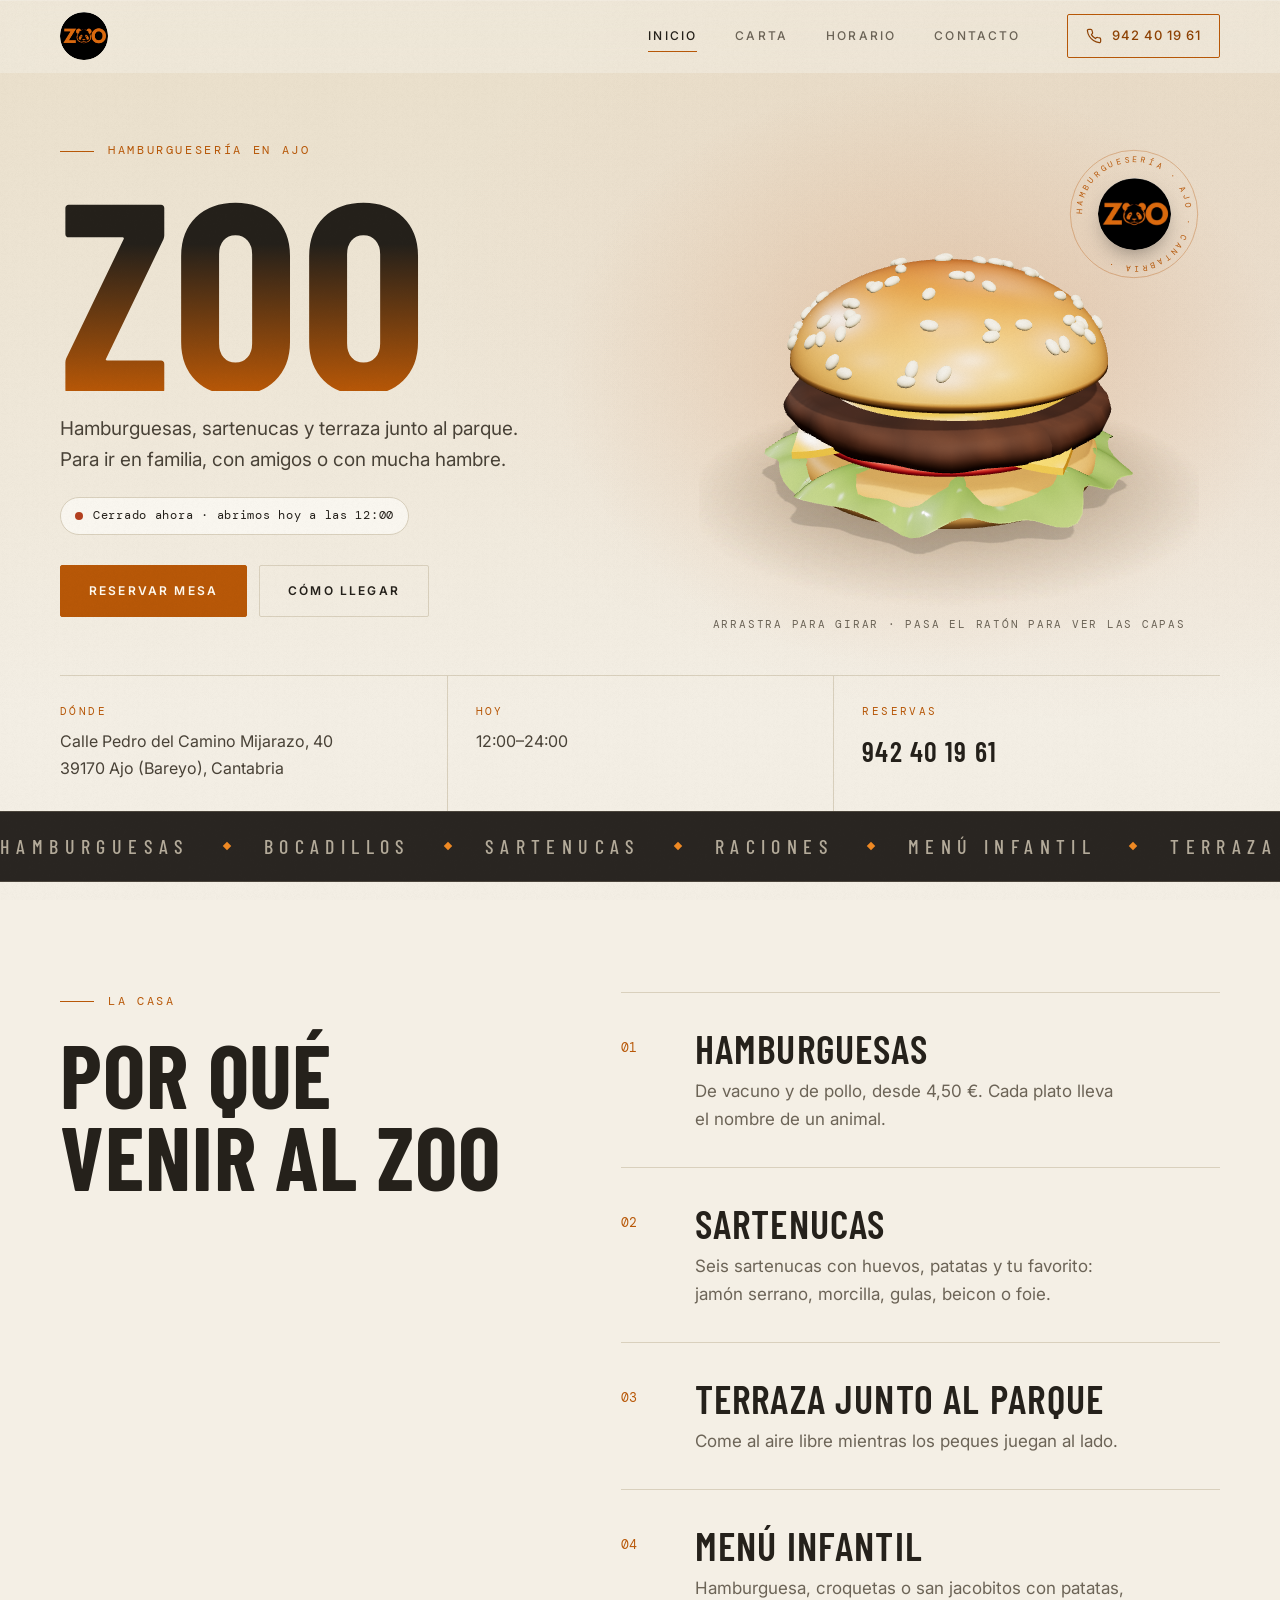
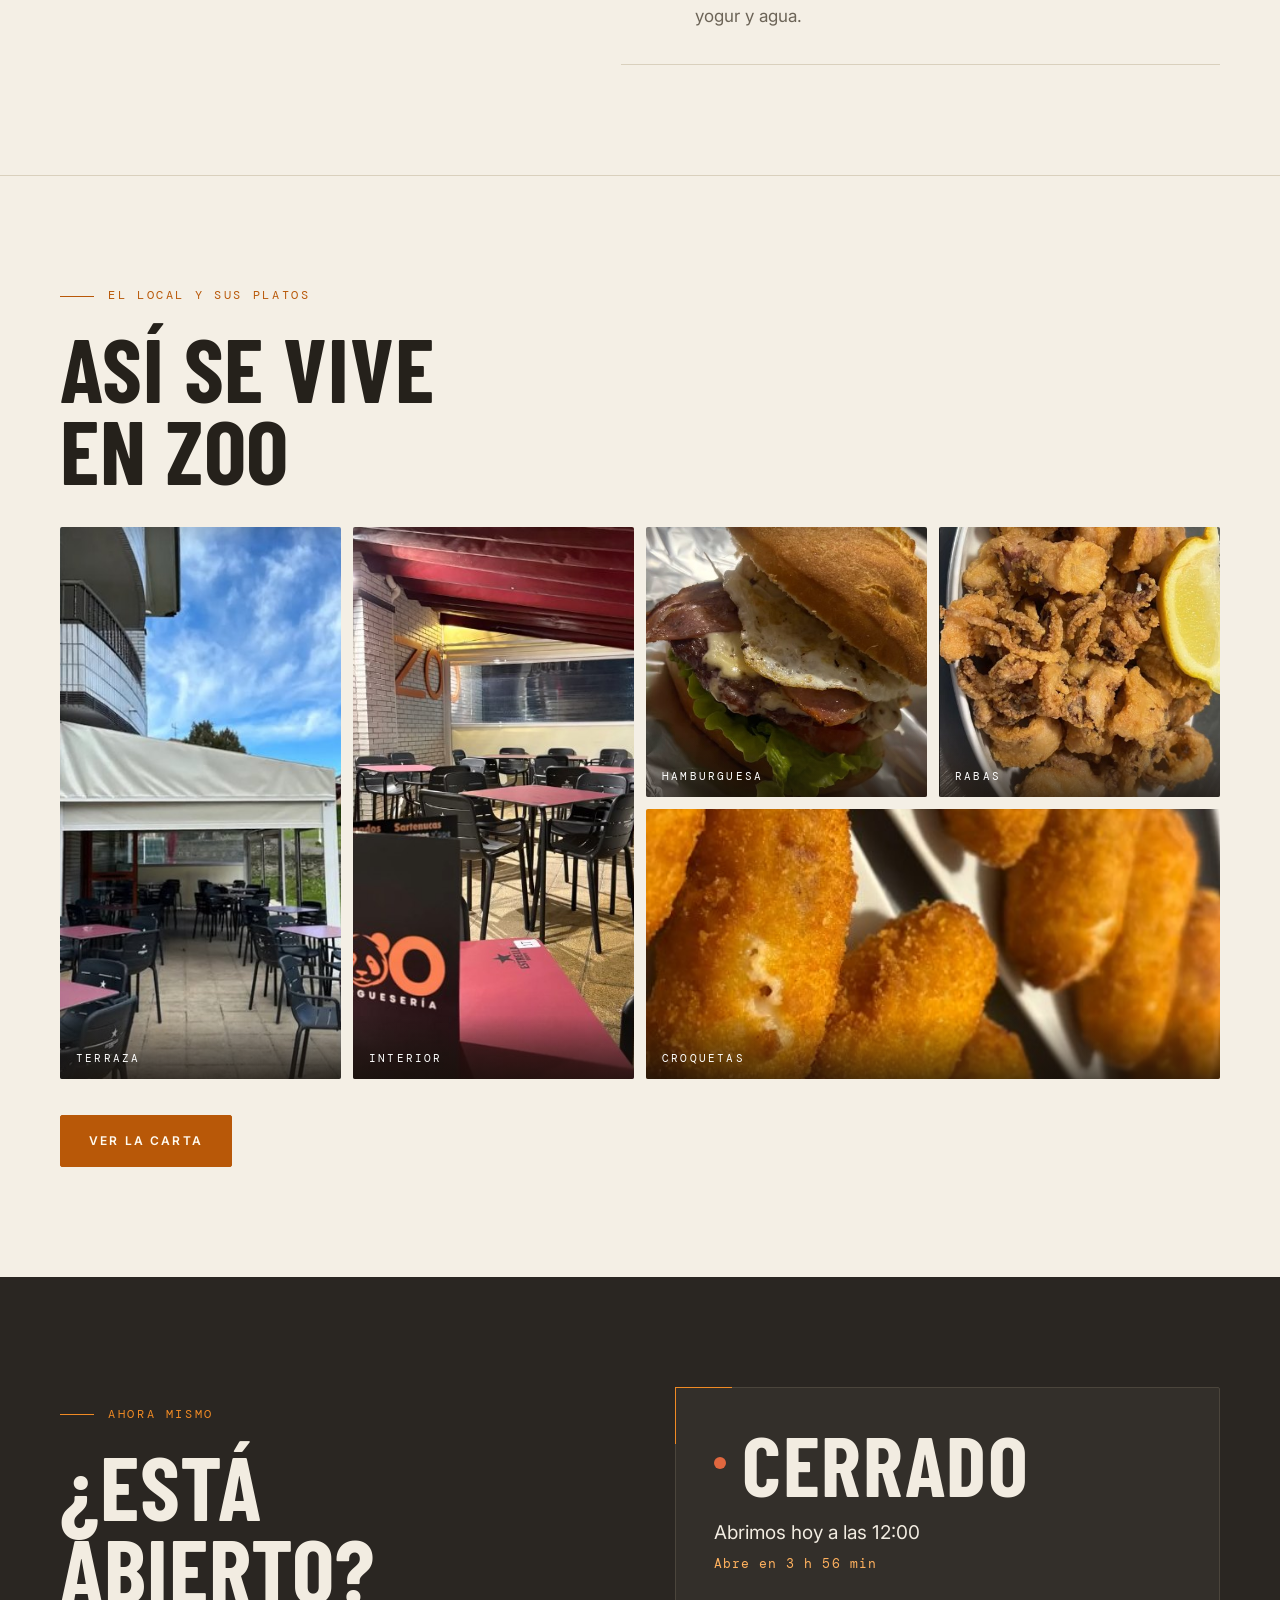
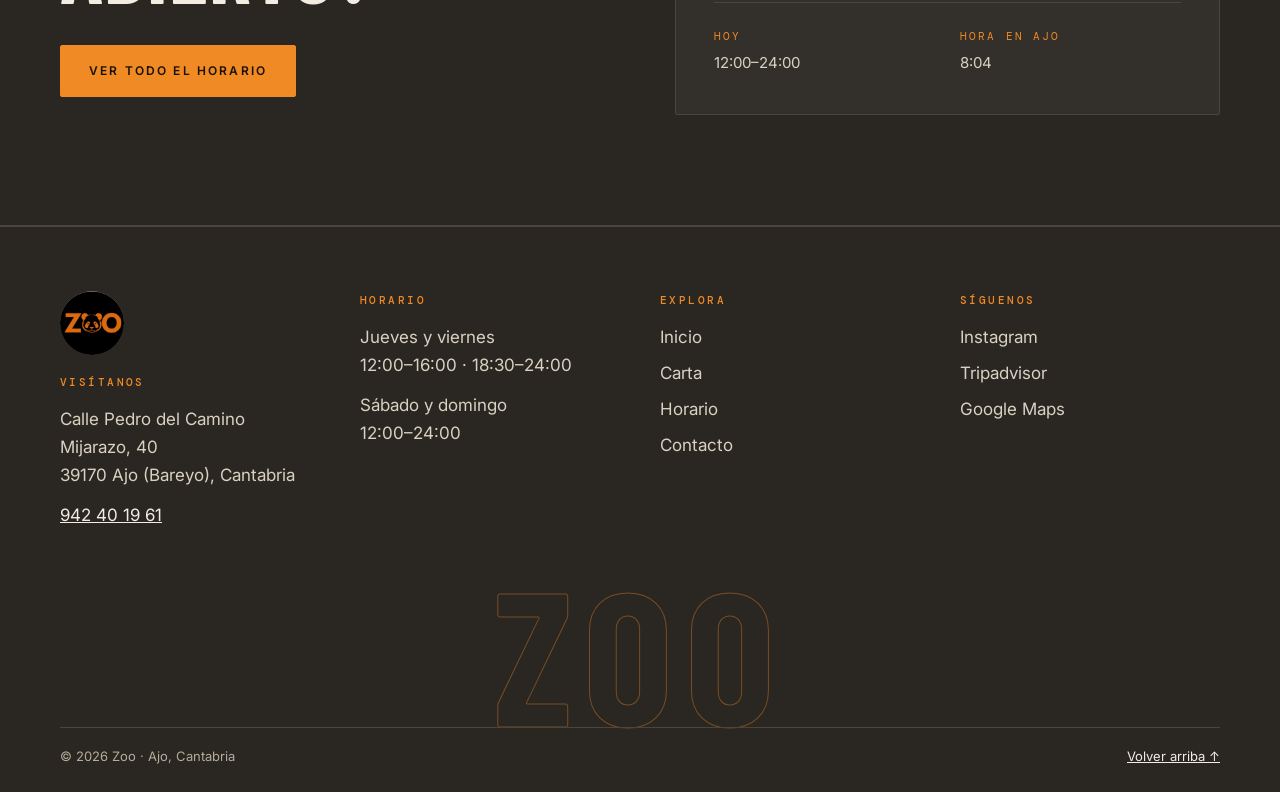
==== commit 31555aa2: "Logo y fotos reales, carta completa, enlaces de Instagram y Tripadvisor, naranja de marca Co-Authore" ====
--- a/index.html
+++ b/index.html
@@ -3,15 +3,16 @@
 <title>Zoo · Hamburguesería en Ajo</title><meta name="description" content="Zoo, hamburguesería en Ajo (Cantabria): hamburguesas, sartenucas y terraza junto al parque."><meta name="robots" content="noindex, nofollow">
 <meta property="og:type" content="website"><meta property="og:title" content="Zoo · Hamburguesería en Ajo"><meta property="og:description" content="Zoo, hamburguesería en Ajo (Cantabria): hamburguesas, sartenucas y terraza junto al parque.">
 <meta name="theme-color" content="#f4efe5">
-<link rel="icon" href="data:image/svg+xml,%3Csvg xmlns='http://www.w3.org/2000/svg' viewBox='0 0 32 32'%3E%3Crect width='32' height='32' rx='6' fill='%230d0c0a'/%3E%3Ctext x='16' y='23' font-family='Arial Narrow,Arial,sans-serif' font-weight='700' font-size='22' text-anchor='middle' fill='%23c9a45c'%3EZ%3C/text%3E%3C/svg%3E">
+<link rel="apple-touch-icon" href="img/logo.png">
+<link rel="icon" type="image/png" href="img/favicon.png">
 <link rel="preconnect" href="https://fonts.googleapis.com"><link rel="preconnect" href="https://fonts.gstatic.com" crossorigin>
 <link href="https://fonts.googleapis.com/css2?family=Barlow+Condensed:wght@500;600;700&family=Inter:wght@400;500;600&family=DM+Mono:wght@400;500&display=swap" rel="stylesheet">
-<link rel="stylesheet" href="styles.css?v=5">
-<script type="application/ld+json">{"@context":"https://schema.org","@type":"Restaurant","name":"El Zoo","servesCuisine":["Hamburguesas","Americana"],"telephone":"+34942401961","address":{"@type":"PostalAddress","streetAddress":"Calle Pedro del Camino Mijarazo, 40","postalCode":"39170","addressLocality":"Ajo","addressRegion":"Cantabria","addressCountry":"ES"},"openingHoursSpecification":[{"@type":"OpeningHoursSpecification","dayOfWeek":["Thursday","Friday"],"opens":"12:00","closes":"16:00"},{"@type":"OpeningHoursSpecification","dayOfWeek":["Thursday","Friday"],"opens":"18:30","closes":"23:59"},{"@type":"OpeningHoursSpecification","dayOfWeek":["Saturday","Sunday"],"opens":"12:00","closes":"23:59"}]}</script>
+<link rel="stylesheet" href="styles.css?v=6">
+<script type="application/ld+json">{"@context":"https://schema.org","@type":"Restaurant","name":"El Zoo","servesCuisine":["Hamburguesas","Americana"],"telephone":"+34942401961","address":{"@type":"PostalAddress","streetAddress":"Calle Pedro del Camino Mijarazo, 40","postalCode":"39170","addressLocality":"Ajo","addressRegion":"Cantabria","addressCountry":"ES"},"sameAs":["https://www.instagram.com/el_zoo_ajo/","https://www.tripadvisor.es/Restaurant_Review-g3365807-d12710841-Reviews-Hamburgueseria_ZOO-Ajo_Cantabria.html"],"openingHoursSpecification":[{"@type":"OpeningHoursSpecification","dayOfWeek":["Thursday","Friday"],"opens":"12:00","closes":"16:00"},{"@type":"OpeningHoursSpecification","dayOfWeek":["Thursday","Friday"],"opens":"18:30","closes":"23:59"},{"@type":"OpeningHoursSpecification","dayOfWeek":["Saturday","Sunday"],"opens":"12:00","closes":"23:59"}]}</script>
 <script type="importmap">{"imports":{"three":"./vendor/three.module.min.js"}}</script>
 </head><body>
 <div class="progress" aria-hidden="true"></div>
-<header class="bar" id="top"><div class="wrap bar-in"><a class="brand" href="index.html" aria-label="Zoo, inicio"><span class="mark"></span>ZOO</a>
+<header class="bar" id="top"><div class="wrap bar-in"><a class="brand" href="index.html" aria-label="Zoo hamburguesería, inicio"><img src="img/logo.png" alt="Zoo hamburguesería" width="48" height="48"></a>
 <nav class="navlinks" aria-label="Navegación principal"><a href="index.html" class="active" aria-current="page">Inicio</a><a href="carta.html">Carta</a><a href="horario.html">Horario</a><a href="contacto.html">Contacto</a></nav>
 <a class="bar-call" href="tel:+34942401961"><svg viewBox="0 0 24 24" fill="none" stroke="currentColor" stroke-width="1.8" stroke-linecap="round" stroke-linejoin="round" aria-hidden="true"><path d="M22 16.9v3a2 2 0 0 1-2.2 2 19.8 19.8 0 0 1-8.6-3.1 19.5 19.5 0 0 1-6-6A19.8 19.8 0 0 1 2.100 4.200 2 2 0 0 1 4.100 2h3a2 2 0 0 1 2 1.700c.1 1 .4 1.900.7 2.800a2 2 0 0 1-.5 2.100L8.100 9.900a16 16 0 0 0 6 6l1.300-1.300a2 2 0 0 1 2.100-.4c.9.3 1.800.6 2.800.7a2 2 0 0 1 1.700 2z"/></svg><span>942 40 19 61</span></a>
 <button class="menu-toggle" aria-label="Abrir menú" aria-expanded="false"><i></i><i></i></button></div></header>
@@ -31,22 +32,23 @@
 <path d="M38 172q15-24 30 0t30 0t30 0t30 0t30 0t30 0t30 0t30 0v14H38z" fill="#4f7a34"/>
 <path d="M40 170C40 88 94 52 160 52S280 88 280 170Q160 184 40 170z" fill="#b8742f"/>
 <g fill="#ecd9b0"><ellipse cx="100" cy="92" rx="7" ry="4" transform="rotate(-30 100 92)"/><ellipse cx="215" cy="86" rx="7" ry="4" transform="rotate(25 215 86)"/><ellipse cx="160" cy="76" rx="7" ry="4"/><ellipse cx="248" cy="124" rx="7" ry="4" transform="rotate(60 248 124)"/><ellipse cx="72" cy="128" rx="7" ry="4" transform="rotate(-60 72 128)"/><ellipse cx="130" cy="118" rx="7" ry="4" transform="rotate(10 130 118)"/><ellipse cx="195" cy="120" rx="7" ry="4" transform="rotate(-20 195 120)"/></g>
-</svg></div><div class="badge" aria-hidden="true"><svg viewBox="0 0 200 200"><defs><path id="circ" d="M100 100m-76 0a76 76 0 1 1 152 0a76 76 0 1 1-152 0"/></defs><circle cx="100" cy="100" r="98" fill="none" stroke="#98712c" stroke-opacity=".5" stroke-width="1"/><circle cx="100" cy="100" r="58" fill="none" stroke="#98712c" stroke-opacity=".3" stroke-width="1"/><text font-family="DM Mono,monospace" font-size="13" letter-spacing="5" fill="#98712c"><textPath href="#circ">HAMBURGUESERÍA · AJO · CANTABRIA · </textPath></text></svg><b>Z</b></div><p class="b3d-hint"><span class="h-d">Arrastra para girar · pasa el ratón para ver las capas</span><span class="h-m">Arrastra para girar · toca para ver las capas</span></p></div>
+</svg></div><div class="badge" aria-hidden="true"><svg viewBox="0 0 200 200"><defs><path id="circ" d="M100 100m-80 0a80 80 0 1 1 160 0a80 80 0 1 1-160 0"/></defs><circle cx="100" cy="100" r="98" fill="none" stroke="#b85808" stroke-opacity=".5" stroke-width="1"/><text font-family="DM Mono,monospace" font-size="12.5" letter-spacing="4.6" fill="#b85808"><textPath href="#circ">HAMBURGUESERÍA · AJO · CANTABRIA · </textPath></text></svg><img src="img/logo.png" alt="" width="94" height="94"></div><p class="b3d-hint"><span class="h-d">Arrastra para girar · pasa el ratón para ver las capas</span><span class="h-m">Arrastra para girar · toca para ver las capas</span></p></div>
 </div>
 <div class="wrap"><div class="facts">
  <div><span>Dónde</span><p>Calle Pedro del Camino Mijarazo, 40<br>39170 Ajo (Bareyo), Cantabria</p></div>
  <div><span>Hoy</span><p data-today>Jueves a domingo</p></div>
  <div><span>Reservas</span><p><a href="tel:+34942401961">942 40 19 61</a></p></div>
 </div></div></section>
-<div class="ribbon dark" aria-hidden="true"><div class="ribbon-track"><span>Hamburguesas</span><b></b><span>Sartenucas</span><b></b><span>Terraza</span><b></b><span>En familia</span><b></b><span>Hamburguesas</span><b></b><span>Sartenucas</span><b></b><span>Terraza</span><b></b><span>En familia</span><b></b><span>Hamburguesas</span><b></b><span>Sartenucas</span><b></b><span>Terraza</span><b></b><span>En familia</span><b></b><span>Hamburguesas</span><b></b><span>Sartenucas</span><b></b><span>Terraza</span><b></b><span>En familia</span><b></b></div></div>
+<div class="ribbon dark" aria-hidden="true"><div class="ribbon-track"><span>Hamburguesas</span><b></b><span>Bocadillos</span><b></b><span>Sartenucas</span><b></b><span>Raciones</span><b></b><span>Menú infantil</span><b></b><span>Terraza</span><b></b><span>Hamburguesas</span><b></b><span>Bocadillos</span><b></b><span>Sartenucas</span><b></b><span>Raciones</span><b></b><span>Menú infantil</span><b></b><span>Terraza</span><b></b><span>Hamburguesas</span><b></b><span>Bocadillos</span><b></b><span>Sartenucas</span><b></b><span>Raciones</span><b></b><span>Menú infantil</span><b></b><span>Terraza</span><b></b></div></div>
 <section class="section why"><div class="wrap why-grid">
  <div class="why-head"><p class="kicker">La casa</p><h2 class="big-h reveal">POR QUÉ<br> VENIR AL ZOO</h2></div>
  <ol class="list">
-  <li class="item" data-spot><span class="n">01</span><div><h3>Hamburguesas</h3><p>Hamburguesería de estilo americano, para todos los gustos.</p></div></li>
-  <li class="item" data-spot><span class="n">02</span><div><h3>Sartenucas</h3><p>Para compartir en la mesa, calientes y recién hechas.</p></div></li>
+  <li class="item" data-spot><span class="n">01</span><div><h3>Hamburguesas</h3><p>De vacuno y de pollo, desde 4,50 €. Cada plato lleva el nombre de un animal.</p></div></li>
+  <li class="item" data-spot><span class="n">02</span><div><h3>Sartenucas</h3><p>Seis sartenucas con huevos, patatas y tu favorito: jamón serrano, morcilla, gulas, beicon o foie.</p></div></li>
   <li class="item" data-spot><span class="n">03</span><div><h3>Terraza junto al parque</h3><p>Come al aire libre mientras los peques juegan al lado.</p></div></li>
-  <li class="item" data-spot><span class="n">04</span><div><h3>Plan familiar</h3><p>Servicio en mesa y un local pensado para ir en familia.</p></div></li>
+  <li class="item" data-spot><span class="n">04</span><div><h3>Menú infantil</h3><p>Hamburguesa, croquetas o san jacobitos con patatas, yogur y agua.</p></div></li>
  </ol></div></section>
+<section class="section gal-sec"><div class="wrap"><p class="kicker">El local y sus platos</p><h2 class="big-h reveal">ASÍ SE VIVE<br> EN ZOO</h2><div class="gal"><a class="g g-a" href="img/terraza.jpg" data-lb data-cap="Terraza"><img src="img/terraza.jpg" alt="Terraza de Zoo con toldo, mesas y sillas" loading="lazy"><span>Terraza</span></a><a class="g g-b" href="img/interior.jpg" data-lb data-cap="Interior"><img src="img/interior.jpg" alt="Interior de Zoo con el cartel ZOO en la pared de ladrillo" loading="lazy"><span>Interior</span></a><a class="g g-c" href="img/hamburguesa.jpg" data-lb data-cap="Hamburguesa"><img src="img/hamburguesa.jpg" alt="Hamburguesa con huevo, beicon, queso, lechuga y tomate" loading="lazy"><span>Hamburguesa</span></a><a class="g g-d" href="img/rabas.jpg" data-lb data-cap="Rabas"><img src="img/rabas.jpg" alt="Plato de rabas con una rodaja de limón" loading="lazy"><span>Rabas</span></a><a class="g g-e" href="img/croquetas.jpg" data-lb data-cap="Croquetas"><img src="img/croquetas.jpg" alt="Croquetas doradas en bandejas blancas" loading="lazy"><span>Croquetas</span></a></div><div class="actions"><a class="btn btn-gold" href="carta.html">Ver la carta</a></div></div></section>
 <section class="section open-sec dark"><div class="wrap open-grid">
  <div class="reveal"><p class="kicker">Ahora mismo</p><h2 class="big-h">¿ESTÁ<br> ABIERTO?</h2>
  <div class="actions"><a class="btn btn-gold" href="horario.html">Ver todo el horario</a></div></div>
@@ -55,11 +57,11 @@
 <dl class="st-meta"><div><dt>Hoy</dt><dd data-today>Jueves a domingo</dd></div><div><dt>Hora en Ajo</dt><dd data-clock>--:--</dd></div></dl></div>
 </div></section></main>
 <footer class="footer dark"><div class="wrap footer-top">
-<div><h4>Visítanos</h4><p>Calle Pedro del Camino Mijarazo, 40<br>39170 Ajo (Bareyo), Cantabria</p><p><a href="tel:+34942401961">942 40 19 61</a></p></div>
+<div><img class="foot-logo" src="img/logo.png" alt="" width="64" height="64"><h4>Visítanos</h4><p>Calle Pedro del Camino Mijarazo, 40<br>39170 Ajo (Bareyo), Cantabria</p><p><a href="tel:+34942401961">942 40 19 61</a></p></div>
 <div><h4>Horario</h4><p>Jueves y viernes<br>12:00–16:00 · 18:30–24:00</p><p>Sábado y domingo<br>12:00–24:00</p></div>
 <div><h4>Explora</h4><div class="footer-links"><a href="index.html">Inicio</a><a href="carta.html">Carta</a><a href="horario.html">Horario</a><a href="contacto.html">Contacto</a></div></div>
-<div><h4>Síguenos</h4><div class="footer-links"><a href="#" data-social>Instagram</a><a href="#" data-social>Facebook</a><a href="https://maps.google.com/?cid=13415210759861047457" target="_blank" rel="noopener">Google Maps</a></div></div>
+<div><h4>Síguenos</h4><div class="footer-links"><a href="https://www.instagram.com/el_zoo_ajo/" target="_blank" rel="noopener">Instagram</a><a href="https://www.tripadvisor.es/Restaurant_Review-g3365807-d12710841-Reviews-Hamburgueseria_ZOO-Ajo_Cantabria.html" target="_blank" rel="noopener">Tripadvisor</a><a href="https://maps.google.com/?cid=13415210759861047457" target="_blank" rel="noopener">Google Maps</a></div></div>
 </div><div class="giant" aria-hidden="true">ZOO</div>
 <div class="wrap footer-bottom"><span>© 2026 Zoo · Ajo, Cantabria</span><a href="#top">Volver arriba ↑</a></div></footer>
 <div class="dock"><a class="btn btn-gold" href="tel:+34942401961">Llamar</a><a class="btn btn-ghost" href="contacto.html#como-llegar">Cómo llegar</a></div>
-<script src="script.js?v=5"></script><script type="module" src="burger3d.js?v=5"></script></body></html>+<script src="script.js?v=6"></script><script type="module" src="burger3d.js?v=6"></script></body></html>
--- a/styles.css
+++ b/styles.css
@@ -1,7 +1,7 @@
-/* Zoo · hueso, carbón cálido y latón */
-:root{--ink:#f4efe5;--coal:#ebe4d5;--coal2:#faf7f0;--line:#d9d0bd;--bone:#25211b;--soft:#4a4338;--mute:#6c6457;--gold:#98712c;--gold2:#7a5a1e;--on-gold:#fffaf0;--ember:#b4401f;--ok:#2f8a5c;
+/* Zoo · hueso, carbón cálido y naranja de marca */
+:root{--ink:#f4efe5;--coal:#ebe4d5;--coal2:#faf7f0;--line:#d9d0bd;--bone:#25211b;--soft:#4a4338;--mute:#6c6457;--gold:#b85808;--gold2:#8f4305;--on-gold:#fffaf0;--ember:#b4401f;--ok:#2f8a5c;
 --display:'Barlow Condensed','Arial Narrow',sans-serif;--body:'Inter',system-ui,sans-serif;--mono:'DM Mono',ui-monospace,monospace}
-.dark{--ink:#2a2622;--coal:#332f2a;--coal2:#3b3630;--line:#4b453c;--bone:#f2ece1;--soft:#d9d1c2;--mute:#b5ac9b;--gold:#d4af6a;--gold2:#e8cc92;--on-gold:#1d1a15;--ember:#e0673f;--ok:#5bbf8a;background:var(--ink);color:var(--bone)}
+.dark{--ink:#2a2622;--coal:#332f2a;--coal2:#3b3630;--line:#4b453c;--bone:#f2ece1;--soft:#d9d1c2;--mute:#b5ac9b;--gold:#f08a24;--gold2:#ffb15e;--on-gold:#1a1208;--ember:#e0673f;--ok:#5bbf8a;background:var(--ink);color:var(--bone)}
 *{box-sizing:border-box}html{scroll-behavior:smooth;overflow-x:clip}
 body{margin:0;background:var(--ink);color:var(--bone);font-family:var(--body);font-size:17px;line-height:1.65;font-weight:400;overflow-x:clip;-webkit-font-smoothing:antialiased}
 body:before{content:'';position:fixed;inset:0;z-index:100;pointer-events:none;opacity:.045;background:url("data:image/svg+xml,%3Csvg xmlns='http://www.w3.org/2000/svg' width='160' height='160'%3E%3Cfilter id='n'%3E%3CfeTurbulence baseFrequency='.9' numOctaves='2' stitchTiles='stitch'/%3E%3CfeColorMatrix values='0 0 0 0 0 0 0 0 0 0 0 0 0 0 0 0 0 0 .6 0'/%3E%3C/filter%3E%3Crect width='100%25' height='100%25' filter='url(%23n)'/%3E%3C/svg%3E")}
@@ -30,7 +30,7 @@
 /* botones */
 .btn{display:inline-flex;align-items:center;justify-content:center;padding:15px 28px;border:1px solid var(--gold);border-radius:2px;font-family:var(--body);font-weight:600;font-size:12px;letter-spacing:.18em;text-transform:uppercase;text-decoration:none;background:transparent;color:var(--bone);cursor:pointer;transition:transform .2s,background .25s,color .25s,border-color .25s,box-shadow .25s}
 .btn:hover{transform:translateY(-2px)}.btn:active{transform:translateY(0)}
-.btn-gold{background:var(--gold);color:var(--on-gold)}.btn-gold:hover{background:var(--gold2);box-shadow:0 10px 26px -10px rgba(122,90,30,.6)}
+.btn-gold{background:var(--gold);color:var(--on-gold)}.btn-gold:hover{background:var(--gold2);box-shadow:0 10px 26px -10px rgba(143,67,5,.5)}
 .btn-ghost{border-color:var(--line)}.btn-ghost:hover{border-color:var(--gold);color:var(--gold2)}
 .actions{display:flex;flex-wrap:wrap;gap:12px;margin-top:30px}
 .chip{display:inline-flex;align-items:center;gap:10px;margin:6px 0 0;padding:8px 14px;border:1px solid var(--line);border-radius:999px;background:var(--coal2);font-family:var(--mono);font-size:12px;letter-spacing:.06em;color:var(--bone)}
@@ -39,7 +39,7 @@
 @keyframes pulse{70%{box-shadow:0 0 0 9px rgba(91,191,138,0)}100%{box-shadow:0 0 0 0 rgba(91,191,138,0)}}
 /* portada */
 .hero{position:relative;overflow:hidden;isolation:isolate;margin-top:-72px;padding:128px 0 0}
-.hero:before{content:'';position:absolute;inset:0;z-index:-1;background:radial-gradient(520px 420px at var(--mx,72%) var(--my,46%),rgba(152,113,44,.18),transparent 70%),radial-gradient(900px 600px at 82% 38%,rgba(180,64,31,.07),transparent 70%),linear-gradient(180deg,#eadfca,var(--ink) 88%)}
+.hero:before{content:'';position:absolute;inset:0;z-index:-1;background:radial-gradient(520px 420px at var(--mx,72%) var(--my,46%),rgba(184,88,8,.18),transparent 70%),radial-gradient(900px 600px at 82% 38%,rgba(180,64,31,.07),transparent 70%),linear-gradient(180deg,#eadfca,var(--ink) 88%)}
 .hero-grid{display:grid;grid-template-columns:1.05fr .95fr;gap:20px;align-items:center}
 .zoo-word{display:flex;gap:.02em;margin:0 0 22px;line-height:.78;font-weight:700;letter-spacing:.02em}
 .zl{font-size:clamp(130px,21vw,270px);display:inline-block;background:linear-gradient(180deg,var(--bone) 30%,var(--gold));-webkit-background-clip:text;background-clip:text;color:transparent;animation:rise 1.1s cubic-bezier(.2,.8,.2,1) both}
@@ -66,8 +66,8 @@
 /* por qué */
 .why-grid{display:grid;grid-template-columns:.9fr 1.1fr;gap:70px;align-items:start}.why-head{position:sticky;top:110px}
 .list{list-style:none;margin:0;padding:0;border-bottom:1px solid var(--line)}
-.item{position:relative;display:grid;grid-template-columns:64px 1fr;gap:10px;padding:34px 12px 34px 0;border-top:1px solid var(--line);transition:padding .35s,background .35s;background:radial-gradient(260px 160px at var(--mx,50%) var(--my,50%),rgba(152,113,44,0),transparent 70%)}
-.item:hover{padding-left:16px;background:radial-gradient(300px 180px at var(--mx,50%) var(--my,50%),rgba(152,113,44,.12),transparent 70%)}
+.item{position:relative;display:grid;grid-template-columns:64px 1fr;gap:10px;padding:34px 12px 34px 0;border-top:1px solid var(--line);transition:padding .35s,background .35s;background:radial-gradient(260px 160px at var(--mx,50%) var(--my,50%),rgba(184,88,8,0),transparent 70%)}
+.item:hover{padding-left:16px;background:radial-gradient(300px 180px at var(--mx,50%) var(--my,50%),rgba(184,88,8,.12),transparent 70%)}
 .n{font-family:var(--mono);font-size:13px;color:var(--gold);padding-top:10px}
 .item h3{font-size:clamp(28px,3.4vw,40px);text-transform:uppercase;letter-spacing:.03em;line-height:1.05;margin-bottom:8px}.item p{margin:0;color:var(--mute);max-width:430px}
 /* estado */
@@ -81,7 +81,7 @@
 .st-meta{display:grid;grid-template-columns:1fr 1fr;gap:24px;margin:28px 0 0;padding-top:24px;border-top:1px solid var(--line)}.st-meta div{min-width:0}
 .st-meta dt{font-family:var(--mono);font-size:11px;letter-spacing:.2em;text-transform:uppercase;color:var(--gold);margin-bottom:6px}.st-meta dd{margin:0;color:var(--soft);font-size:15px}
 /* cabeceras */
-.head-sec{position:relative;margin-top:-72px;padding:150px 0 70px;border-bottom:1px solid var(--line);background:radial-gradient(700px 400px at 85% 20%,rgba(152,113,44,.14),transparent 70%),linear-gradient(180deg,#eadfca,var(--ink))}
+.head-sec{position:relative;margin-top:-72px;padding:150px 0 70px;border-bottom:1px solid var(--line);background:radial-gradient(700px 400px at 85% 20%,rgba(184,88,8,.14),transparent 70%),linear-gradient(180deg,#eadfca,var(--ink))}
 .head-grid{display:grid;grid-template-columns:1.1fr .9fr;gap:50px;align-items:center}
 .page-title{font-size:clamp(60px,10.5vw,138px);line-height:.88;text-transform:uppercase;font-weight:700;margin-bottom:18px}
 .head-sm{padding:122px 0 34px}.head-sm .page-title{font-size:clamp(38px,5vw,64px);margin-bottom:0;line-height:.95}.head-sm .kicker{margin-bottom:12px}
@@ -94,7 +94,7 @@
 .tl-scale,.tl-row{display:grid;grid-template-columns:110px 1fr 230px;gap:14px;align-items:center}.tl-scale>div{display:flex;justify-content:space-between;font-family:var(--mono);font-size:11px;color:var(--mute);margin-bottom:6px}
 .tl-row{padding:11px 0;border-top:1px solid var(--line)}.tl-day{font-weight:500}.tl-row.is-today .tl-day:after{content:'HOY';font-family:var(--mono);font-size:10px;letter-spacing:.1em;background:var(--gold);color:var(--on-gold);border-radius:2px;padding:2px 7px;margin-left:10px;vertical-align:2px}
 .tl-track{position:relative;height:26px;background:var(--coal);border-radius:2px;border:1px solid var(--line);overflow:hidden}
-.tl-seg{position:absolute;top:0;bottom:0;background:linear-gradient(180deg,#b88a3c,var(--gold));transform-origin:left;animation:grow 1s cubic-bezier(.2,.8,.2,1) both}
+.tl-seg{position:absolute;top:0;bottom:0;background:linear-gradient(180deg,#e8923a,var(--gold));transform-origin:left;animation:grow 1s cubic-bezier(.2,.8,.2,1) both}
 @keyframes grow{from{transform:scaleX(0)}}
 .tl-now{position:absolute;top:-2px;bottom:-2px;width:2px;background:var(--ember);z-index:2;box-shadow:0 0 10px var(--ember)}
 .tl-txt{font-family:var(--mono);font-size:12px;text-align:right;white-space:nowrap;color:var(--soft)}.tl-row.is-closed .tl-txt{color:var(--mute)}
@@ -136,7 +136,7 @@
 .footer{border-top:1px solid var(--line);padding:64px 0 0;overflow:hidden}
 .footer-top{display:grid;grid-template-columns:repeat(4,1fr);gap:40px}.footer h4{font-family:var(--mono);font-size:11px;text-transform:uppercase;letter-spacing:.22em;color:var(--gold);margin:0 0 14px;font-weight:500}
 .footer p{margin:0 0 12px;color:var(--soft)}.footer a{color:var(--bone)}.footer-links{display:grid;gap:8px}.footer-links a{text-decoration:none;color:var(--soft)}.footer-links a:hover{color:var(--gold2)}
-.giant{font-size:clamp(90px,15vw,190px);font-weight:700;line-height:.8;text-align:center;color:transparent;-webkit-text-stroke:1px rgba(212,175,106,.4);margin-top:34px;letter-spacing:.06em;user-select:none;transition:color .5s}.giant:hover{color:rgba(212,175,106,.12)}
+.giant{font-size:clamp(90px,15vw,190px);font-weight:700;line-height:.8;text-align:center;color:transparent;-webkit-text-stroke:1px rgba(240,138,36,.4);margin-top:34px;letter-spacing:.06em;user-select:none;transition:color .5s}.giant:hover{color:rgba(240,138,36,.12)}
 .footer-bottom{display:flex;justify-content:space-between;flex-wrap:wrap;gap:8px;padding:18px 0 24px;font-size:13px;color:var(--mute);border-top:1px solid var(--line);position:relative}
 .dock{display:none}
 .js .reveal{opacity:0;transform:translateY(26px);transition:opacity .8s,transform .8s cubic-bezier(.2,.8,.2,1)}.js .reveal.in{opacity:1;transform:none}
@@ -149,3 +149,25 @@
 .status{padding:28px 22px}.info-card{padding:28px 22px}.big-link{font-size:40px}.tl{padding:20px 16px}.head-sm{padding-top:112px}.social a{padding:10px 14px}}
 @media(prefers-reduced-motion:reduce){*,*:before,*:after{animation:none!important;transition:none!important}.js .reveal{opacity:1;transform:none}html{scroll-behavior:auto}}
 .js .item.reveal{transition:opacity .8s,transform .8s cubic-bezier(.2,.8,.2,1),padding .35s,background .35s}
+
+/* marca: logo, insignia, galería, carta con fotos */
+.brand img{display:block;width:48px;height:48px;border-radius:50%;transition:transform .35s}.brand:hover img{transform:rotate(-8deg) scale(1.06)}
+.badge img{position:relative;width:56%;height:auto;border-radius:50%;box-shadow:0 10px 24px -10px rgba(0,0,0,.5)}
+.foot-logo{display:block;width:64px;height:64px;border-radius:50%;margin-bottom:18px}
+.gal-sec{border-top:1px solid var(--line)}
+.gal{display:grid;grid-template-columns:repeat(4,1fr);grid-auto-rows:270px;gap:12px}
+.g{position:relative;display:block;overflow:hidden;border-radius:2px;background:var(--coal);cursor:zoom-in}
+.g img{display:block;width:100%;height:100%;object-fit:cover;transition:transform .8s cubic-bezier(.2,.8,.2,1)}.g:hover img{transform:scale(1.06)}
+.g span{position:absolute;left:0;bottom:0;padding:34px 16px 12px;width:100%;font-family:var(--mono);font-size:11px;letter-spacing:.2em;text-transform:uppercase;color:#fff;background:linear-gradient(0deg,rgba(20,14,8,.7),transparent)}
+.g-a,.g-b{grid-row:span 2}.g-e{grid-column:span 2}.gal+.actions{margin-top:36px}
+.lb{position:fixed;inset:0;z-index:200;display:grid;place-items:center;background:rgba(20,16,12,.92);padding:24px;cursor:zoom-out;opacity:0;pointer-events:none;transition:opacity .25s}
+.lb.on{opacity:1;pointer-events:auto}.lb img{max-width:min(94vw,820px);max-height:84vh;border-radius:2px;box-shadow:0 30px 80px rgba(0,0,0,.6)}
+.lb p{position:absolute;left:0;right:0;bottom:22px;margin:0;text-align:center;font-family:var(--mono);font-size:12px;letter-spacing:.2em;text-transform:uppercase;color:#e9dfcf}
+.cat-head{display:flex;align-items:flex-end;justify-content:space-between;gap:24px}.cat-head .sub{margin-bottom:26px}.menu-cat h2{margin-bottom:6px}.cat-head h2+.sub{margin-top:8px}
+.cat-photos{display:flex;gap:10px;margin-bottom:22px}.cat-photos figure{margin:0;width:150px;height:110px;overflow:hidden;border-radius:2px;border:1px solid var(--line)}.cat-photos img{display:block;width:100%;height:100%;object-fit:cover}
+.cat-head:not(:has(.sub)) h2{margin-bottom:22px}
+.tag{display:inline-block;padding:1px 8px;margin-right:4px;border:1px solid var(--gold);border-radius:999px;font-family:var(--mono);font-size:10px;letter-spacing:.1em;text-transform:uppercase;color:var(--gold2)}
+.menu-note{display:flex;flex-wrap:wrap;gap:8px 36px;margin-top:48px;padding:20px 24px;border:1px dashed var(--gold);border-radius:2px;background:var(--coal2)}.menu-note p{margin:0;color:var(--soft)}.menu-note strong{color:var(--gold2)}
+.cp{display:grid;grid-template-columns:repeat(3,1fr);gap:12px;margin-top:40px}.cp figure{margin:0;height:300px;overflow:hidden;border-radius:2px}.cp img{display:block;width:100%;height:100%;object-fit:cover}
+@media(max-width:900px){.gal{grid-template-columns:1fr 1fr;grid-auto-rows:220px}.g-a,.g-b{grid-row:span 2}.g-e{grid-column:span 2}.cat-photos figure{width:110px;height:84px}.cp{grid-template-columns:1fr 1fr}.cp figure:last-child{display:none}.cp figure{height:240px}}
+@media(max-width:720px){.cat-head{flex-direction:column;align-items:flex-start;gap:0}.cat-photos{margin-top:-6px}.brand img{width:44px;height:44px}}
